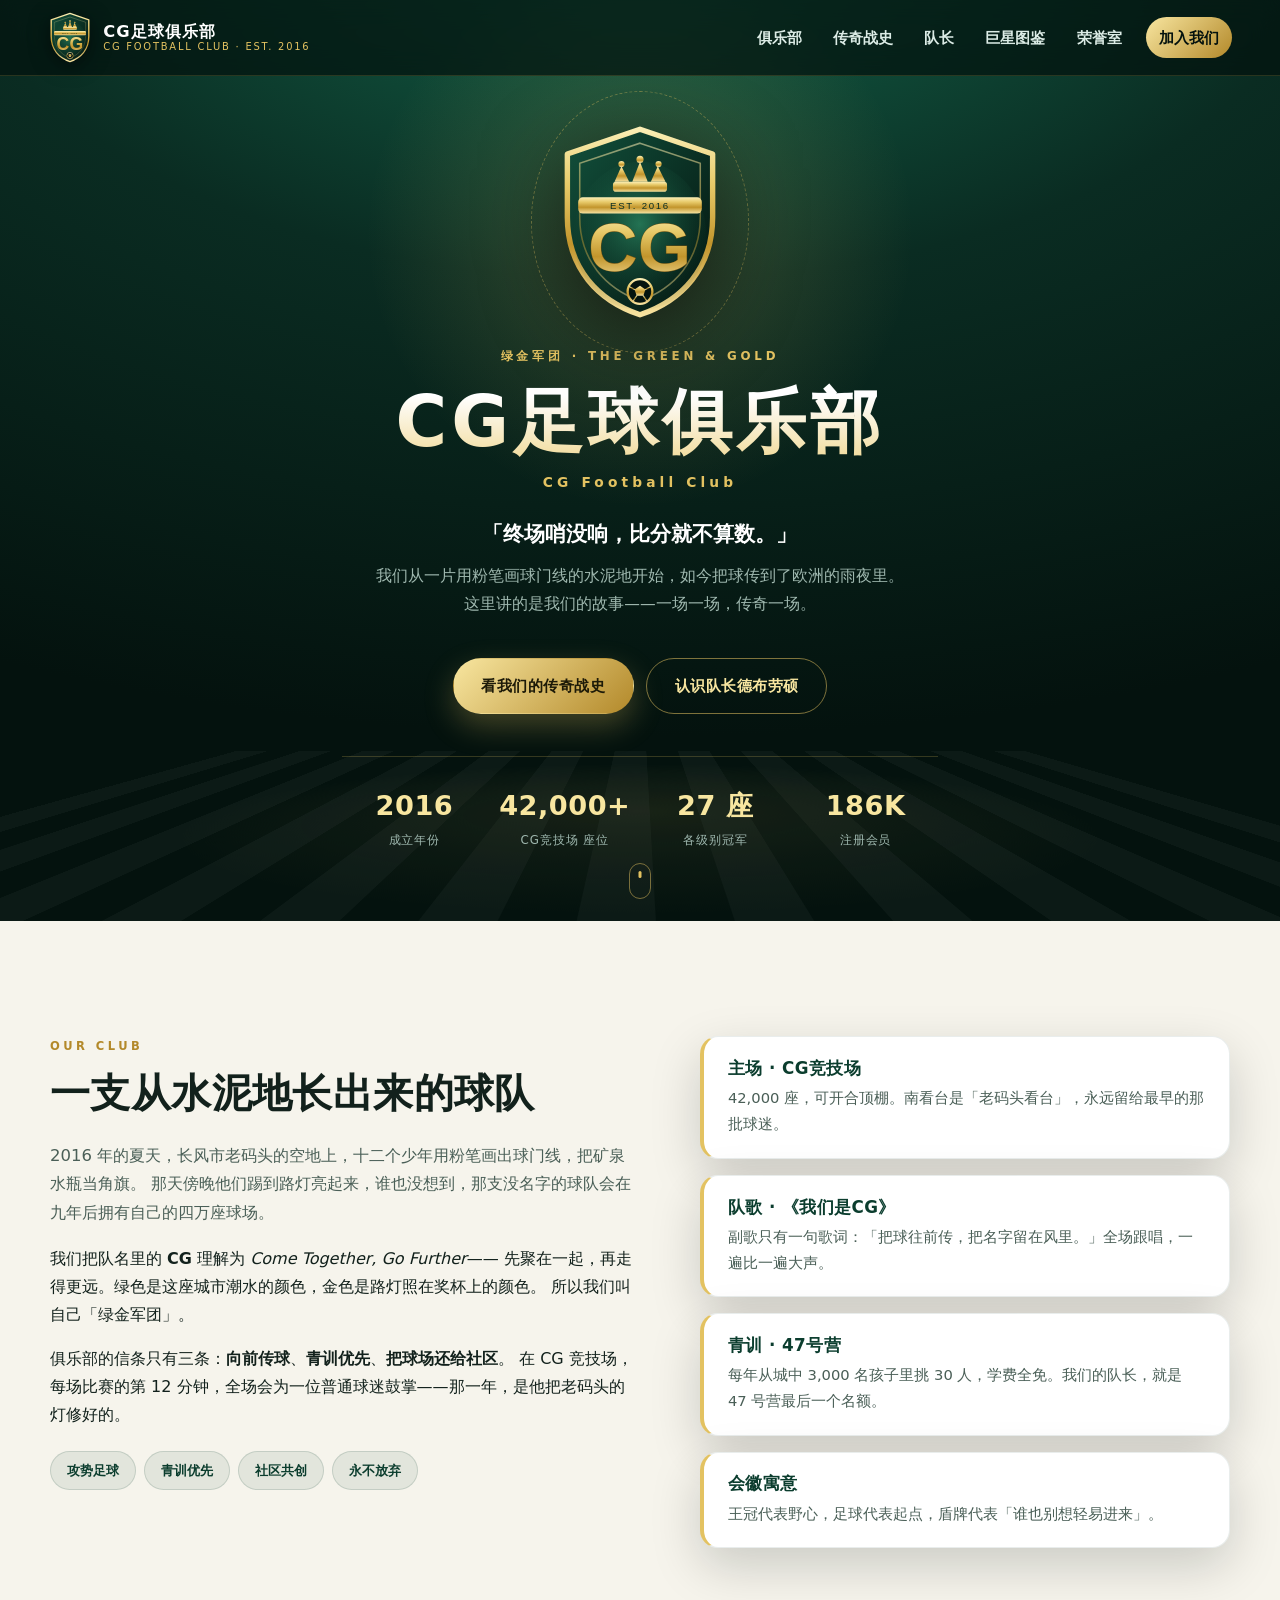
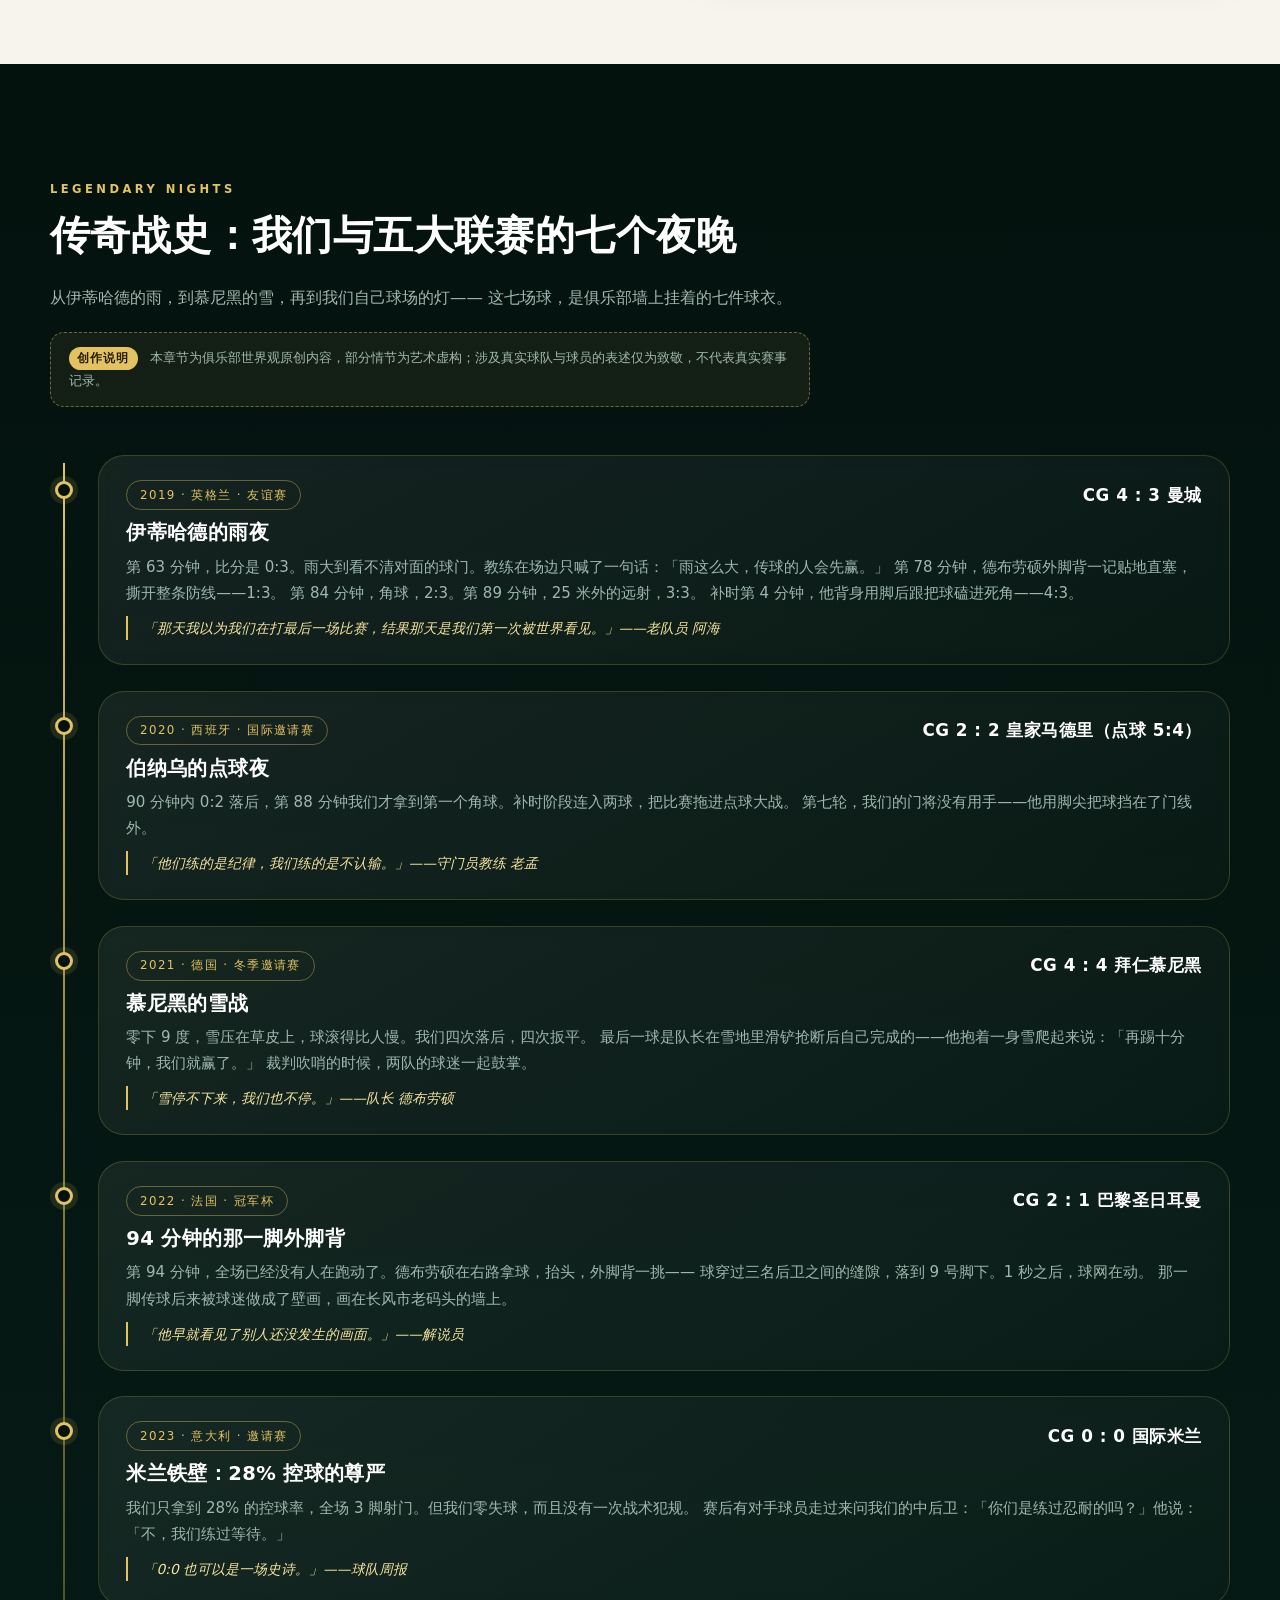
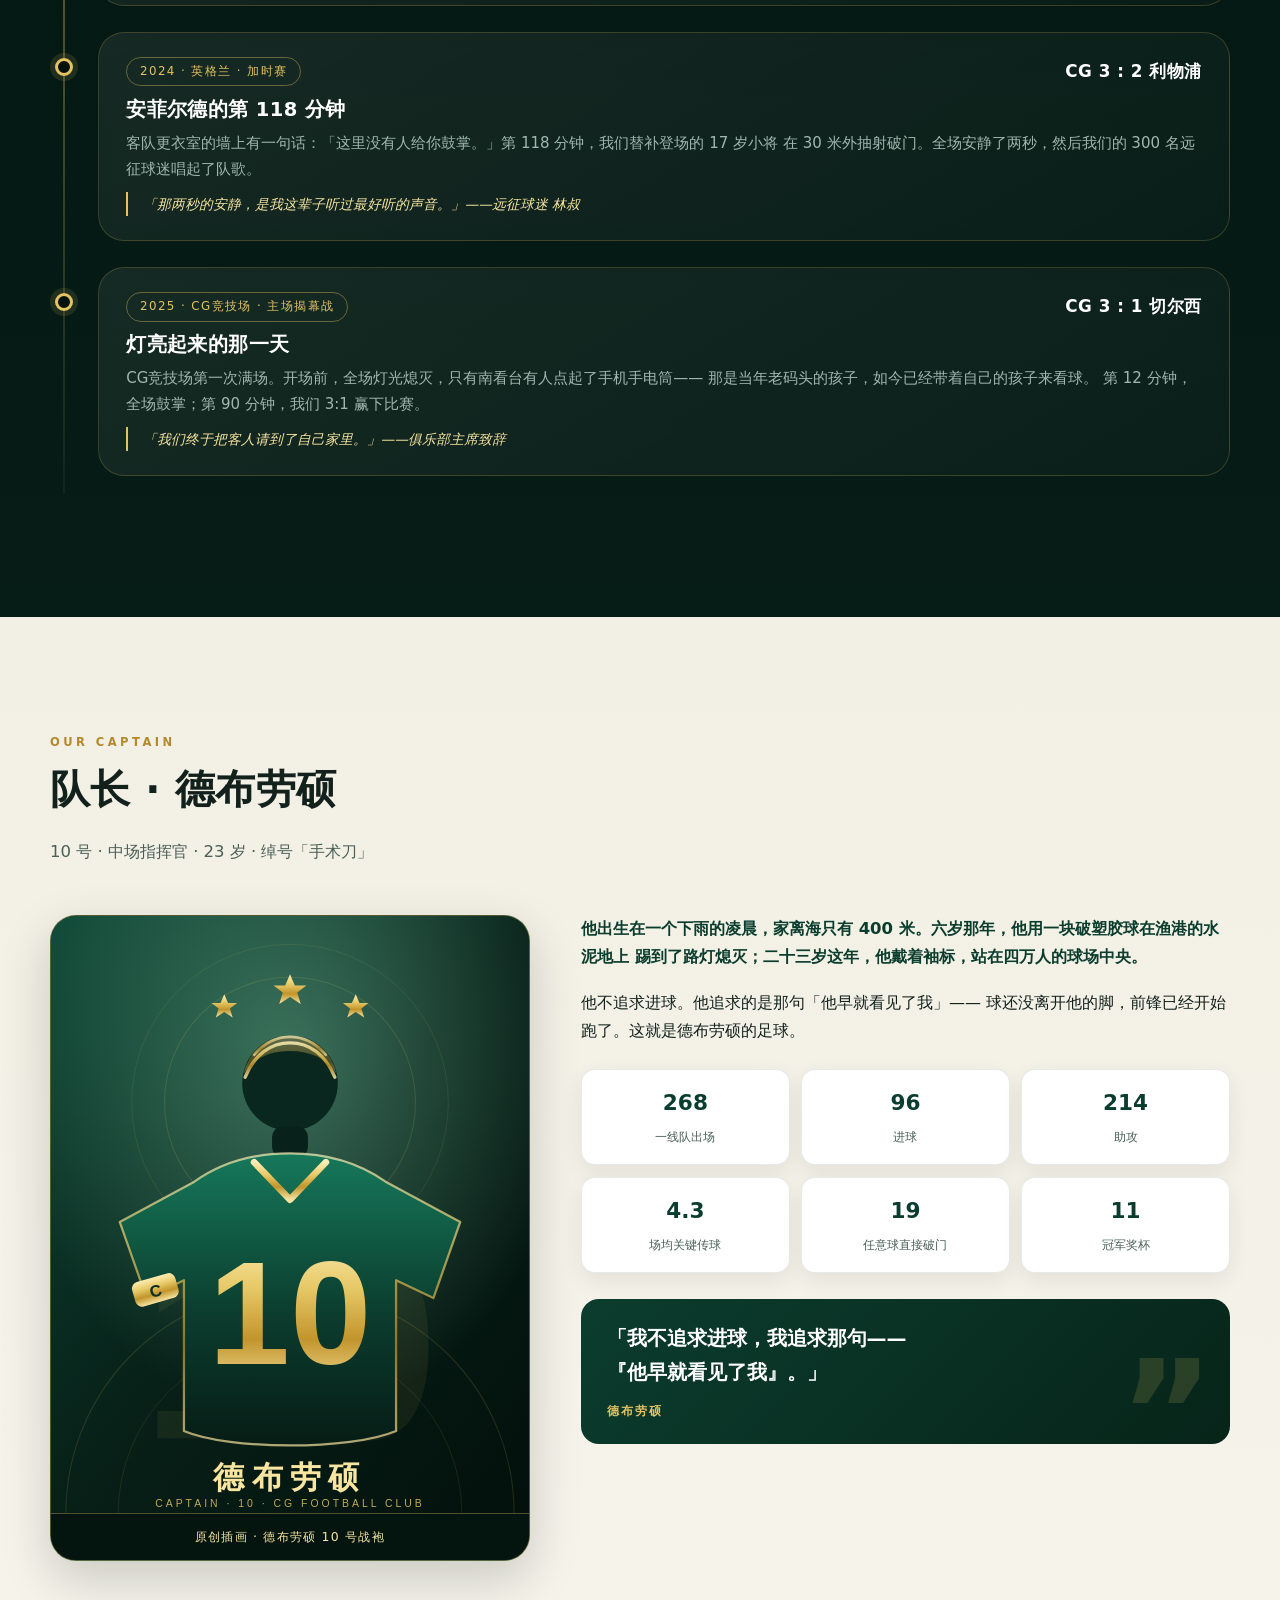
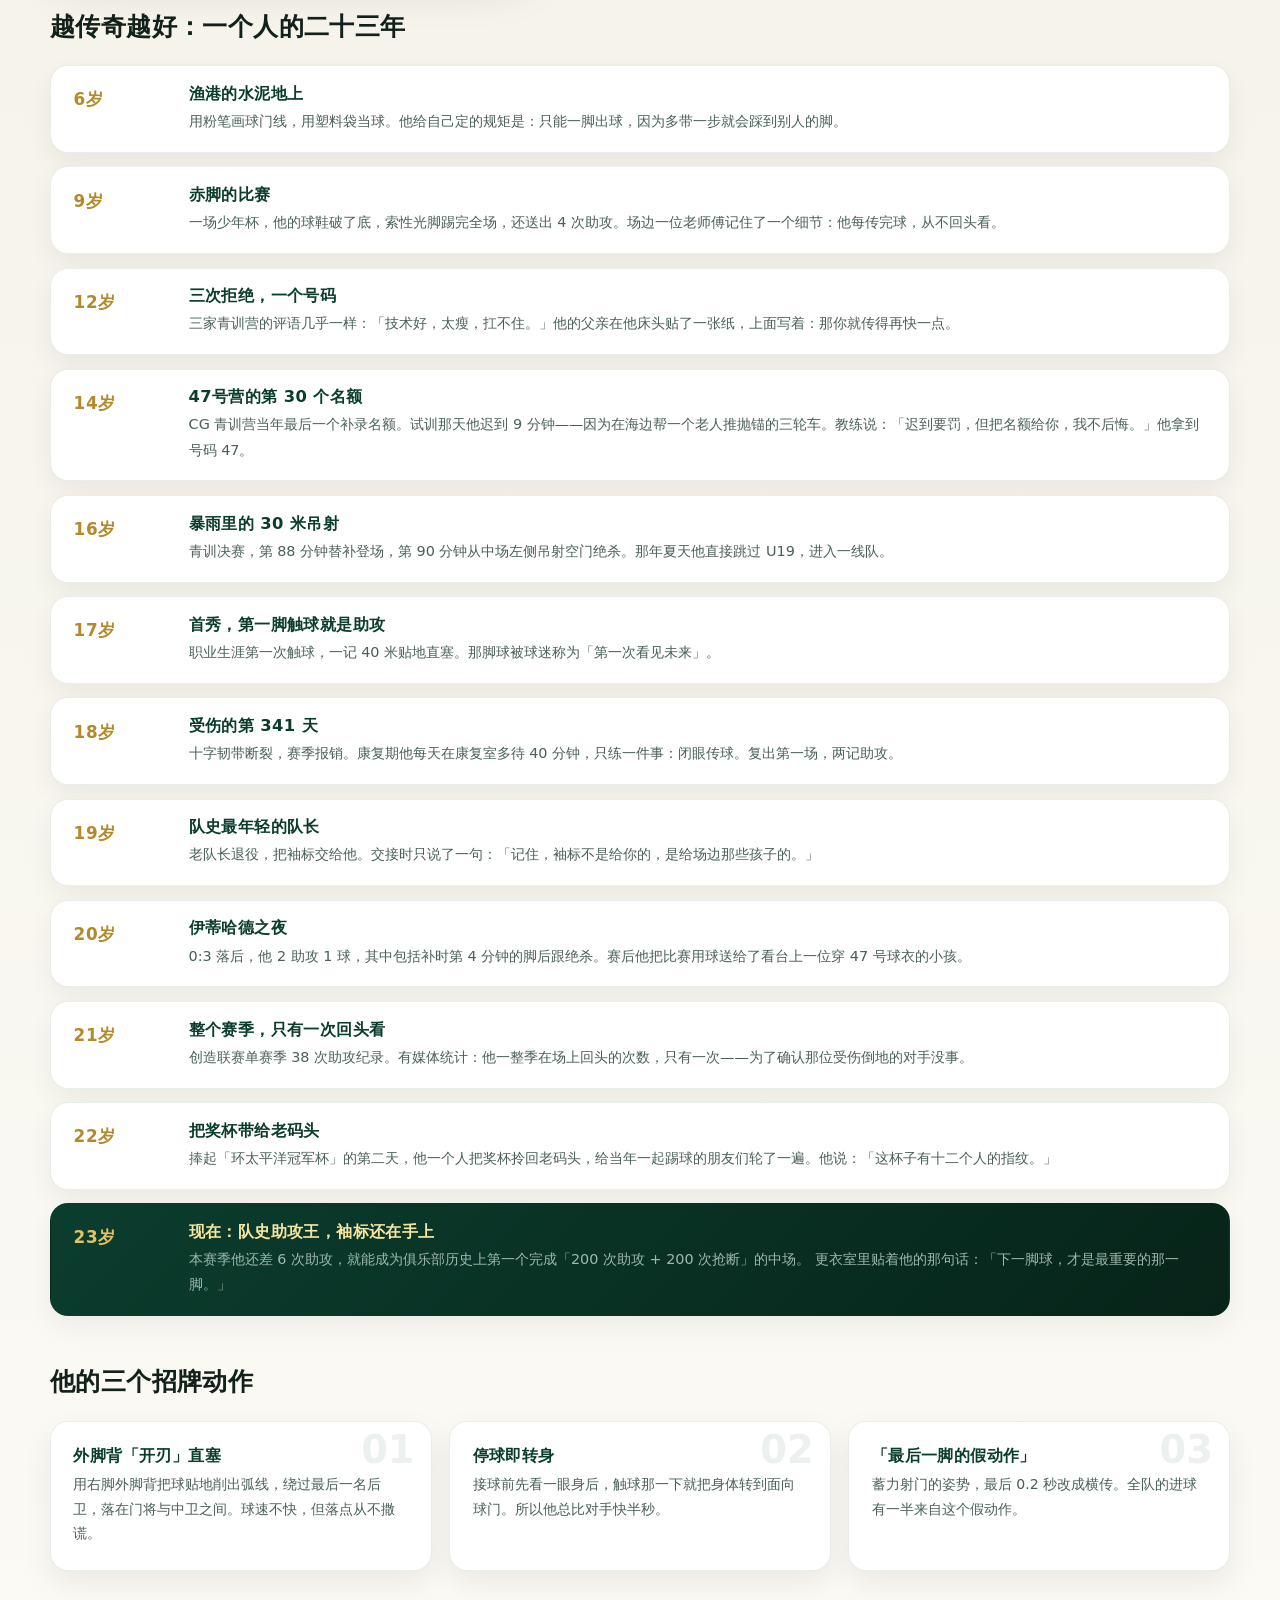
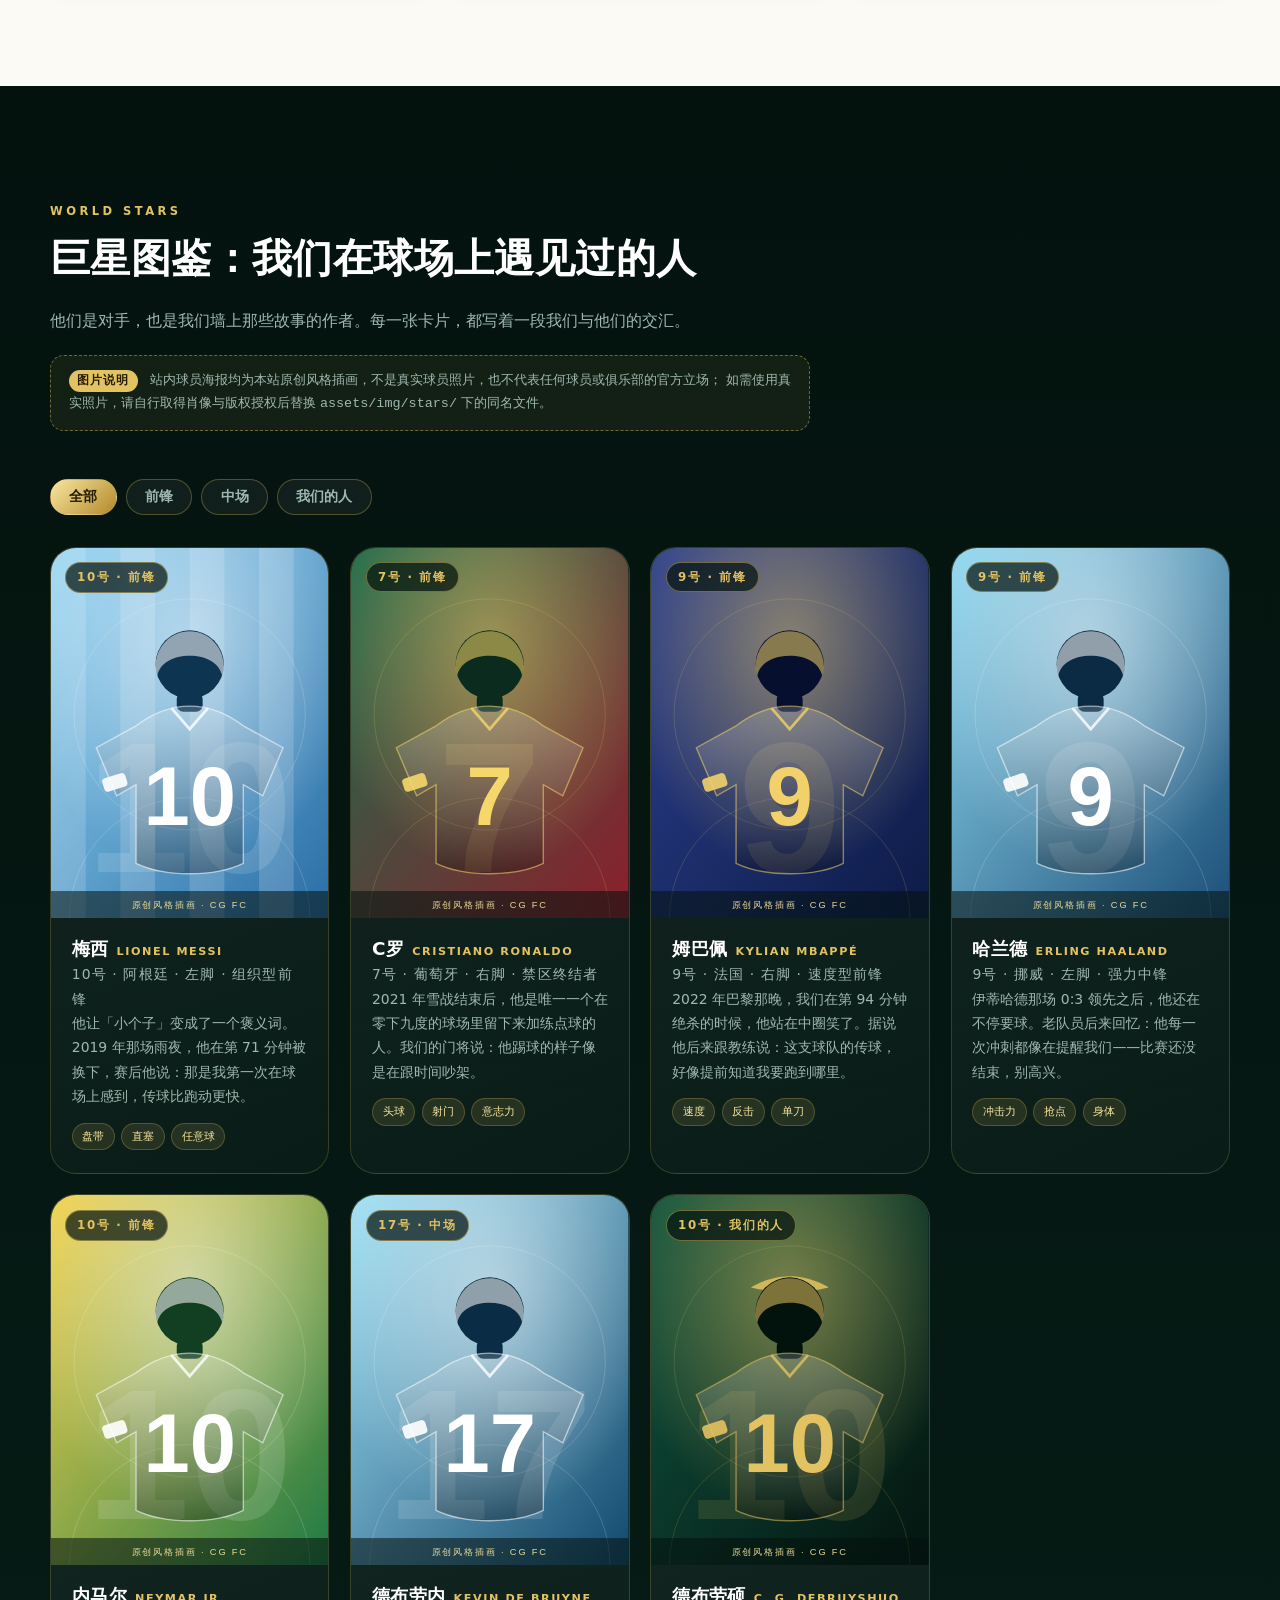
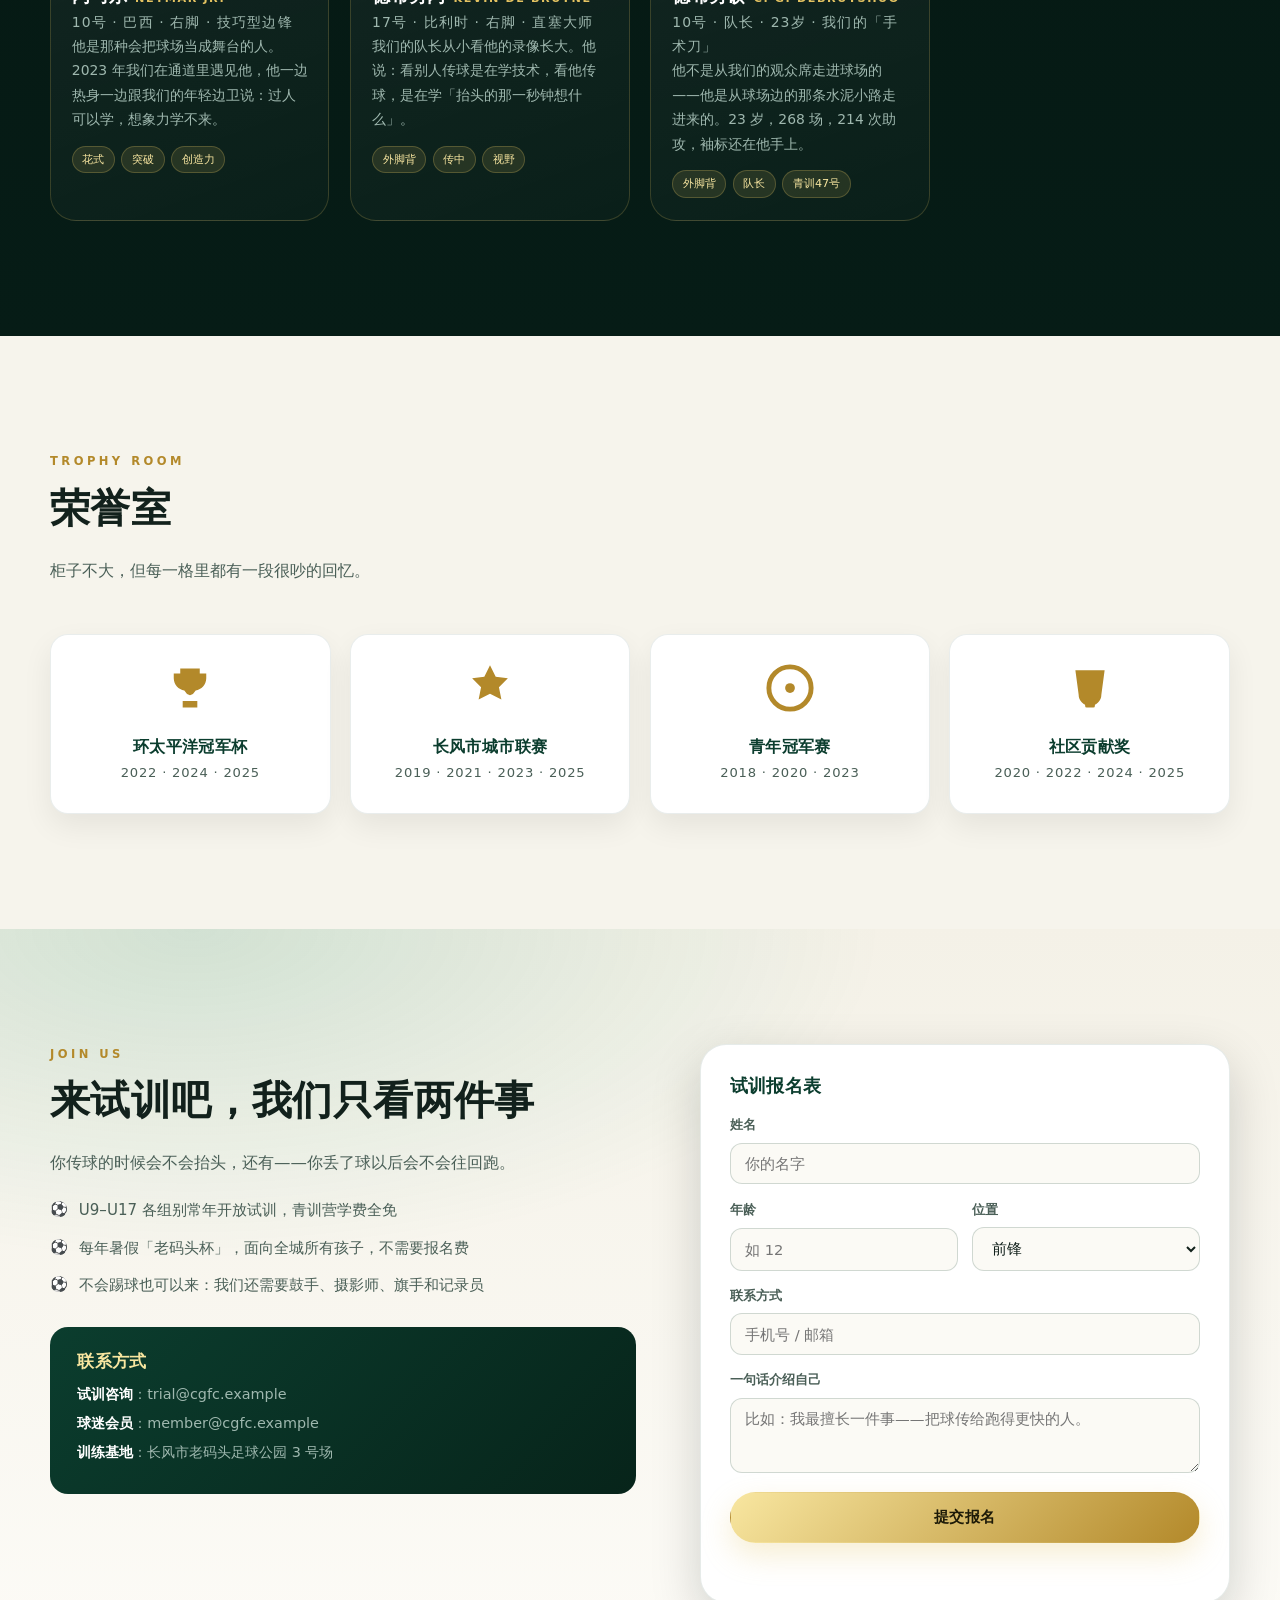
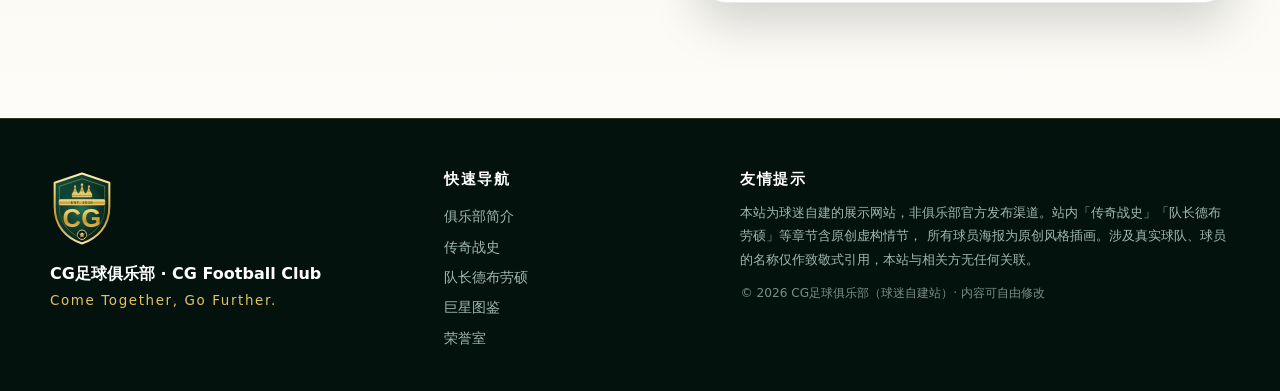
==== index.html @ 99602216 "CG足球俱乐部官方网站：首屏、传奇战史、队长德布劳硕、巨星图鉴、荣誉室、报名表单" ====
<!DOCTYPE html>
<html lang="zh-CN">
<head>
<meta charset="UTF-8" />
<meta name="viewport" content="width=device-width, initial-scale=1" />
<title>CG足球俱乐部 · CG Football Club</title>
<meta name="description" content="CG足球俱乐部（球迷自建站）：绿金军团的主场、传奇战史、23岁队长德布劳硕的故事、巨星图鉴与荣誉室。" />
<link rel="icon" href="assets/img/logo.svg" type="image/svg+xml" />
<link rel="apple-touch-icon" href="assets/img/icon-512.png" />
<meta name="theme-color" content="#04120e" />
<meta property="og:type" content="website" />
<meta property="og:site_name" content="CG足球俱乐部" />
<meta property="og:title" content="CG足球俱乐部 · CG Football Club" />
<meta property="og:description" content="绿金军团：七个夜晚的传奇战史、23岁队长德布劳硕、巨星图鉴与荣誉室。" />
<meta property="og:image" content="assets/img/og-cover.jpg" />
<meta name="twitter:card" content="summary_large_image" />
<meta name="twitter:title" content="CG足球俱乐部" />
<meta name="twitter:image" content="assets/img/og-cover.jpg" />
<link rel="stylesheet" href="assets/css/styles.css" />
<noscript>
  <style>
    .reveal{opacity:1!important;transform:none!important}
    .filters{display:none}
  </style>
</noscript>
</head>
<body>

<div class="scroll-progress" id="scrollProgress" aria-hidden="true"></div>

<header class="site-header" id="siteHeader">
  <a class="brand" href="#top" aria-label="CG足球俱乐部 首页">
    <img src="assets/img/logo.svg" alt="CG足球俱乐部队徽" class="brand__crest" />
    <span class="brand__text">
      <strong>CG足球俱乐部</strong>
      <small>CG FOOTBALL CLUB · EST. 2016</small>
    </span>
  </a>

  <button class="nav-toggle" id="navToggle" aria-expanded="false" aria-controls="primaryNav" aria-label="打开导航菜单">
    <span></span><span></span><span></span>
  </button>

  <nav class="site-nav" id="primaryNav">
    <a href="#about">俱乐部</a>
    <a href="#legends">传奇战史</a>
    <a href="#captain">队长</a>
    <a href="#stars">巨星图鉴</a>
    <a href="#honours">荣誉室</a>
    <a href="#join" class="site-nav__cta">加入我们</a>
  </nav>
</header>

<main id="top">

  <!-- ============ 首屏 ============ -->
  <section class="hero" id="hero">
    <div class="hero__pitch" aria-hidden="true"></div>
    <div class="hero__glow" aria-hidden="true"></div>

    <div class="hero__inner">
      <div class="hero__crest">
        <img src="assets/img/logo.svg" alt="CG足球俱乐部队徽：绿金盾牌，中央为 CG 字样" />
        <div class="hero__crest-ring" aria-hidden="true"></div>
      </div>

      <p class="hero__kicker">绿金军团 · THE GREEN &amp; GOLD</p>
      <h1 class="hero__title">
        <span>CG足球俱乐部</span>
        <em>CG Football Club</em>
      </h1>
      <p class="hero__motto">「终场哨没响，比分就不算数。」</p>
      <p class="hero__lead">
        我们从一片用粉笔画球门线的水泥地开始，如今把球传到了欧洲的雨夜里。<br />
        这里讲的是我们的故事——一场一场，传奇一场。
      </p>

      <div class="hero__actions">
        <a class="btn btn--primary" href="#legends">看我们的传奇战史</a>
        <a class="btn btn--ghost" href="#captain">认识队长德布劳硕</a>
      </div>

      <ul class="stat-strip" aria-label="俱乐部数据概览">
        <li><b data-count="2016" data-plain="1">2016</b><span>成立年份</span></li>
        <li><b data-count="42000" data-suffix="+">42000+</b><span>CG竞技场 座位</span></li>
        <li><b data-count="27" data-suffix=" 座">27 座</b><span>各级别冠军</span></li>
        <li><b data-count="186" data-suffix="K">186K</b><span>注册会员</span></li>
      </ul>
    </div>

    <div class="hero__scroll" aria-hidden="true"><span></span></div>
  </section>

  <!-- ============ 俱乐部简介 ============ -->
  <section class="section" id="about">
    <div class="wrap grid-2">
      <div class="reveal">
        <p class="eyebrow">OUR CLUB</p>
        <h2>一支从水泥地长出来的球队</h2>
        <p class="lead">
          2016 年的夏天，长风市老码头的空地上，十二个少年用粉笔画出球门线，把矿泉水瓶当角旗。
          那天傍晚他们踢到路灯亮起来，谁也没想到，那支没名字的球队会在九年后拥有自己的四万座球场。
        </p>
        <p>
          我们把队名里的 <b>CG</b> 理解为 <i>Come Together, Go Further</i>——
          先聚在一起，再走得更远。绿色是这座城市潮水的颜色，金色是路灯照在奖杯上的颜色。
          所以我们叫自己「绿金军团」。
        </p>
        <p>
          俱乐部的信条只有三条：<b>向前传球</b>、<b>青训优先</b>、<b>把球场还给社区</b>。
          在 CG 竞技场，每场比赛的第 12 分钟，全场会为一位普通球迷鼓掌——那一年，是他把老码头的灯修好的。
        </p>
        <div class="pill-row">
          <span class="pill">攻势足球</span>
          <span class="pill">青训优先</span>
          <span class="pill">社区共创</span>
          <span class="pill">永不放弃</span>
        </div>
      </div>

      <div class="fact-cards reveal">
        <article class="fact">
          <h3>主场 · CG竞技场</h3>
          <p>42,000 座，可开合顶棚。南看台是「老码头看台」，永远留给最早的那批球迷。</p>
        </article>
        <article class="fact">
          <h3>队歌 · 《我们是CG》</h3>
          <p>副歌只有一句歌词：「把球往前传，把名字留在风里。」全场跟唱，一遍比一遍大声。</p>
        </article>
        <article class="fact">
          <h3>青训 · 47号营</h3>
          <p>每年从城中 3,000 名孩子里挑 30 人，学费全免。我们的队长，就是 47 号营最后一个名额。</p>
        </article>
        <article class="fact">
          <h3>会徽寓意</h3>
          <p>王冠代表野心，足球代表起点，盾牌代表「谁也别想轻易进来」。</p>
        </article>
      </div>
    </div>
  </section>

  <!-- ============ 传奇战史 ============ -->
  <section class="section section--dark" id="legends">
    <div class="wrap">
      <header class="section-head reveal">
        <p class="eyebrow">LEGENDARY NIGHTS</p>
        <h2>传奇战史：我们与五大联赛的七个夜晚</h2>
        <p class="lead">
          从伊蒂哈德的雨，到慕尼黑的雪，再到我们自己球场的灯——
          这七场球，是俱乐部墙上挂着的七件球衣。
        </p>
        <p class="fiction-note">
          <span>创作说明</span> 本章节为俱乐部世界观原创内容，部分情节为艺术虚构；涉及真实球队与球员的表述仅为致敬，不代表真实赛事记录。
        </p>
      </header>

      <ol class="timeline">
        <li class="timeline__item reveal">
          <div class="timeline__dot"></div>
          <div class="timeline__card">
            <div class="timeline__top">
              <span class="tag">2019 · 英格兰 · 友谊赛</span>
              <span class="score">CG 4 : 3 曼城</span>
            </div>
            <h3>伊蒂哈德的雨夜</h3>
            <p>
              第 63 分钟，比分是 0:3。雨大到看不清对面的球门。教练在场边只喊了一句话：「雨这么大，传球的人会先赢。」
              第 78 分钟，德布劳硕外脚背一记贴地直塞，撕开整条防线——1:3。
              第 84 分钟，角球，2:3。第 89 分钟，25 米外的远射，3:3。
              补时第 4 分钟，他背身用脚后跟把球磕进死角——4:3。
            </p>
            <p class="quote">「那天我以为我们在打最后一场比赛，结果那天是我们第一次被世界看见。」——老队员 阿海</p>
          </div>
        </li>

        <li class="timeline__item reveal">
          <div class="timeline__dot"></div>
          <div class="timeline__card">
            <div class="timeline__top">
              <span class="tag">2020 · 西班牙 · 国际邀请赛</span>
              <span class="score">CG 2 : 2 皇家马德里（点球 5:4）</span>
            </div>
            <h3>伯纳乌的点球夜</h3>
            <p>
              90 分钟内 0:2 落后，第 88 分钟我们才拿到第一个角球。补时阶段连入两球，把比赛拖进点球大战。
              第七轮，我们的门将没有用手——他用脚尖把球挡在了门线外。
            </p>
            <p class="quote">「他们练的是纪律，我们练的是不认输。」——守门员教练 老孟</p>
          </div>
        </li>

        <li class="timeline__item reveal">
          <div class="timeline__dot"></div>
          <div class="timeline__card">
            <div class="timeline__top">
              <span class="tag">2021 · 德国 · 冬季邀请赛</span>
              <span class="score">CG 4 : 4 拜仁慕尼黑</span>
            </div>
            <h3>慕尼黑的雪战</h3>
            <p>
              零下 9 度，雪压在草皮上，球滚得比人慢。我们四次落后，四次扳平。
              最后一球是队长在雪地里滑铲抢断后自己完成的——他抱着一身雪爬起来说：「再踢十分钟，我们就赢了。」
              裁判吹哨的时候，两队的球迷一起鼓掌。
            </p>
            <p class="quote">「雪停不下来，我们也不停。」——队长 德布劳硕</p>
          </div>
        </li>

        <li class="timeline__item reveal">
          <div class="timeline__dot"></div>
          <div class="timeline__card">
            <div class="timeline__top">
              <span class="tag">2022 · 法国 · 冠军杯</span>
              <span class="score">CG 2 : 1 巴黎圣日耳曼</span>
            </div>
            <h3>94 分钟的那一脚外脚背</h3>
            <p>
              第 94 分钟，全场已经没有人在跑动了。德布劳硕在右路拿球，抬头，外脚背一挑——
              球穿过三名后卫之间的缝隙，落到 9 号脚下。1 秒之后，球网在动。
              那一脚传球后来被球迷做成了壁画，画在长风市老码头的墙上。
            </p>
            <p class="quote">「他早就看见了别人还没发生的画面。」——解说员</p>
          </div>
        </li>

        <li class="timeline__item reveal">
          <div class="timeline__dot"></div>
          <div class="timeline__card">
            <div class="timeline__top">
              <span class="tag">2023 · 意大利 · 邀请赛</span>
              <span class="score">CG 0 : 0 国际米兰</span>
            </div>
            <h3>米兰铁壁：28% 控球的尊严</h3>
            <p>
              我们只拿到 28% 的控球率，全场 3 脚射门。但我们零失球，而且没有一次战术犯规。
              赛后有对手球员走过来问我们的中后卫：「你们是练过忍耐的吗？」他说：「不，我们练过等待。」
            </p>
            <p class="quote">「0:0 也可以是一场史诗。」——球队周报</p>
          </div>
        </li>

        <li class="timeline__item reveal">
          <div class="timeline__dot"></div>
          <div class="timeline__card">
            <div class="timeline__top">
              <span class="tag">2024 · 英格兰 · 加时赛</span>
              <span class="score">CG 3 : 2 利物浦</span>
            </div>
            <h3>安菲尔德的第 118 分钟</h3>
            <p>
              客队更衣室的墙上有一句话：「这里没有人给你鼓掌。」第 118 分钟，我们替补登场的 17 岁小将
              在 30 米外抽射破门。全场安静了两秒，然后我们的 300 名远征球迷唱起了队歌。
            </p>
            <p class="quote">「那两秒的安静，是我这辈子听过最好听的声音。」——远征球迷 林叔</p>
          </div>
        </li>

        <li class="timeline__item reveal">
          <div class="timeline__dot"></div>
          <div class="timeline__card">
            <div class="timeline__top">
              <span class="tag">2025 · CG竞技场 · 主场揭幕战</span>
              <span class="score">CG 3 : 1 切尔西</span>
            </div>
            <h3>灯亮起来的那一天</h3>
            <p>
              CG竞技场第一次满场。开场前，全场灯光熄灭，只有南看台有人点起了手机手电筒——
              那是当年老码头的孩子，如今已经带着自己的孩子来看球。
              第 12 分钟，全场鼓掌；第 90 分钟，我们 3:1 赢下比赛。
            </p>
            <p class="quote">「我们终于把客人请到了自己家里。」——俱乐部主席致辞</p>
          </div>
        </li>
      </ol>
    </div>
  </section>

  <!-- ============ 队长 ============ -->
  <section class="section section--captain" id="captain">
    <div class="wrap">
      <header class="section-head reveal">
        <p class="eyebrow">OUR CAPTAIN</p>
        <h2>队长 · 德布劳硕</h2>
        <p class="lead">10 号 · 中场指挥官 · 23 岁 · 绰号「手术刀」</p>
      </header>

      <div class="captain">
        <figure class="captain__figure reveal">
          <img src="assets/img/captain.svg" alt="队长德布劳硕的10号球衣原创插画" />
          <figcaption>原创插画 · 德布劳硕 10 号战袍</figcaption>
        </figure>

        <div class="captain__body">
          <div class="captain__intro reveal">
            <p class="lead">
              他出生在一个下雨的凌晨，家离海只有 400 米。六岁那年，他用一块破塑胶球在渔港的水泥地上
              踢到了路灯熄灭；二十三岁这年，他戴着袖标，站在四万人的球场中央。
            </p>
            <p>
              他不追求进球。他追求的是那句「他早就看见了我」——
              球还没离开他的脚，前锋已经开始跑了。这就是德布劳硕的足球。
            </p>
          </div>

          <ul class="data-grid reveal">
            <li><b>268</b><span>一线队出场</span></li>
            <li><b>96</b><span>进球</span></li>
            <li><b>214</b><span>助攻</span></li>
            <li><b>4.3</b><span>场均关键传球</span></li>
            <li><b>19</b><span>任意球直接破门</span></li>
            <li><b>11</b><span>冠军奖杯</span></li>
          </ul>

          <blockquote class="big-quote reveal">
            「我不追求进球，我追求那句——<br />『他早就看见了我』。」
            <cite>德布劳硕</cite>
          </blockquote>
        </div>
      </div>

      <!-- 生平时间线 -->
      <h3 class="subhead reveal">越传奇越好：一个人的二十三年</h3>
      <ol class="life">
        <li class="reveal">
          <span class="life__year">6岁</span>
          <div class="life__text">
            <h4>渔港的水泥地上</h4>
            <p>用粉笔画球门线，用塑料袋当球。他给自己定的规矩是：只能一脚出球，因为多带一步就会踩到别人的脚。</p>
          </div>
        </li>
        <li class="reveal">
          <span class="life__year">9岁</span>
          <div class="life__text">
            <h4>赤脚的比赛</h4>
            <p>一场少年杯，他的球鞋破了底，索性光脚踢完全场，还送出 4 次助攻。场边一位老师傅记住了一个细节：他每传完球，从不回头看。</p>
          </div>
        </li>
        <li class="reveal">
          <span class="life__year">12岁</span>
          <div class="life__text">
            <h4>三次拒绝，一个号码</h4>
            <p>三家青训营的评语几乎一样：「技术好，太瘦，扛不住。」他的父亲在他床头贴了一张纸，上面写着：那你就传得再快一点。</p>
          </div>
        </li>
        <li class="reveal">
          <span class="life__year">14岁</span>
          <div class="life__text">
            <h4>47号营的第 30 个名额</h4>
            <p>CG 青训营当年最后一个补录名额。试训那天他迟到 9 分钟——因为在海边帮一个老人推抛锚的三轮车。教练说：「迟到要罚，但把名额给你，我不后悔。」他拿到号码 47。</p>
          </div>
        </li>
        <li class="reveal">
          <span class="life__year">16岁</span>
          <div class="life__text">
            <h4>暴雨里的 30 米吊射</h4>
            <p>青训决赛，第 88 分钟替补登场，第 90 分钟从中场左侧吊射空门绝杀。那年夏天他直接跳过 U19，进入一线队。</p>
          </div>
        </li>
        <li class="reveal">
          <span class="life__year">17岁</span>
          <div class="life__text">
            <h4>首秀，第一脚触球就是助攻</h4>
            <p>职业生涯第一次触球，一记 40 米贴地直塞。那脚球被球迷称为「第一次看见未来」。</p>
          </div>
        </li>
        <li class="reveal">
          <span class="life__year">18岁</span>
          <div class="life__text">
            <h4>受伤的第 341 天</h4>
            <p>十字韧带断裂，赛季报销。康复期他每天在康复室多待 40 分钟，只练一件事：闭眼传球。复出第一场，两记助攻。</p>
          </div>
        </li>
        <li class="reveal">
          <span class="life__year">19岁</span>
          <div class="life__text">
            <h4>队史最年轻的队长</h4>
            <p>老队长退役，把袖标交给他。交接时只说了一句：「记住，袖标不是给你的，是给场边那些孩子的。」</p>
          </div>
        </li>
        <li class="reveal">
          <span class="life__year">20岁</span>
          <div class="life__text">
            <h4>伊蒂哈德之夜</h4>
            <p>0:3 落后，他 2 助攻 1 球，其中包括补时第 4 分钟的脚后跟绝杀。赛后他把比赛用球送给了看台上一位穿 47 号球衣的小孩。</p>
          </div>
        </li>
        <li class="reveal">
          <span class="life__year">21岁</span>
          <div class="life__text">
            <h4>整个赛季，只有一次回头看</h4>
            <p>创造联赛单赛季 38 次助攻纪录。有媒体统计：他一整季在场上回头的次数，只有一次——为了确认那位受伤倒地的对手没事。</p>
          </div>
        </li>
        <li class="reveal">
          <span class="life__year">22岁</span>
          <div class="life__text">
            <h4>把奖杯带给老码头</h4>
            <p>捧起「环太平洋冠军杯」的第二天，他一个人把奖杯拎回老码头，给当年一起踢球的朋友们轮了一遍。他说：「这杯子有十二个人的指纹。」</p>
          </div>
        </li>
        <li class="reveal life--now">
          <span class="life__year">23岁</span>
          <div class="life__text">
            <h4>现在：队史助攻王，袖标还在手上</h4>
            <p>本赛季他还差 6 次助攻，就能成为俱乐部历史上第一个完成「200 次助攻 + 200 次抢断」的中场。
              更衣室里贴着他的那句话：「下一脚球，才是最重要的那一脚。」</p>
          </div>
        </li>
      </ol>

      <div class="signature-moves reveal">
        <h3 class="subhead">他的三个招牌动作</h3>
        <div class="moves">
          <article>
            <span>01</span>
            <h4>外脚背「开刃」直塞</h4>
            <p>用右脚外脚背把球贴地削出弧线，绕过最后一名后卫，落在门将与中卫之间。球速不快，但落点从不撒谎。</p>
          </article>
          <article>
            <span>02</span>
            <h4>停球即转身</h4>
            <p>接球前先看一眼身后，触球那一下就把身体转到面向球门。所以他总比对手快半秒。</p>
          </article>
          <article>
            <span>03</span>
            <h4>「最后一脚的假动作」</h4>
            <p>蓄力射门的姿势，最后 0.2 秒改成横传。全队的进球有一半来自这个假动作。</p>
          </article>
        </div>
      </div>
    </div>
  </section>

  <!-- ============ 巨星图鉴 ============ -->
  <section class="section section--dark" id="stars">
    <div class="wrap">
      <header class="section-head reveal">
        <p class="eyebrow">WORLD STARS</p>
        <h2>巨星图鉴：我们在球场上遇见过的人</h2>
        <p class="lead">
          他们是对手，也是我们墙上那些故事的作者。每一张卡片，都写着一段我们与他们的交汇。
        </p>
        <p class="fiction-note">
          <span>图片说明</span> 站内球员海报均为本站原创风格插画，不是真实球员照片，也不代表任何球员或俱乐部的官方立场；
          如需使用真实照片，请自行取得肖像与版权授权后替换 <code>assets/img/stars/</code> 下的同名文件。
        </p>
      </header>

      <div class="filters" id="starFilters" role="tablist" aria-label="按位置筛选">
        <button class="chip is-active" data-filter="all" role="tab">全部</button>
        <button class="chip" data-filter="前锋" role="tab">前锋</button>
        <button class="chip" data-filter="中场" role="tab">中场</button>
        <button class="chip" data-filter="我们的人" role="tab">我们的人</button>
      </div>

      <div class="star-grid" id="starGrid">
        <!-- 由 JavaScript 生成 -->
        <noscript><p>这里是「巨星图鉴」区域，需要开启浏览器的 JavaScript 才能显示球员卡片。</p></noscript>
      </div>
    </div>
  </section>

  <!-- ============ 荣誉室 ============ -->
  <section class="section" id="honours">
    <div class="wrap">
      <header class="section-head reveal">
        <p class="eyebrow">TROPHY ROOM</p>
        <h2>荣誉室</h2>
        <p class="lead">柜子不大，但每一格里都有一段很吵的回忆。</p>
      </header>

      <div class="trophies">
        <article class="trophy reveal">
          <div class="trophy__icon" aria-hidden="true">
            <svg viewBox="0 0 64 64"><path d="M20 8h24v6h8v6c0 8-6 14-13 15a12 12 0 0 1-7 6v7h9v8H23v-8h9v-7a12 12 0 0 1-7-6C18 34 12 28 12 20v-6h8z" fill="currentColor"/></svg>
          </div>
          <h3>环太平洋冠军杯</h3>
          <p>2022 · 2024 · 2025</p>
        </article>
        <article class="trophy reveal">
          <div class="trophy__icon" aria-hidden="true">
            <svg viewBox="0 0 64 64"><path d="M32 4l7 14 15 2-11 11 3 15-14-7-14 7 3-15L10 20l15-2z" fill="currentColor"/></svg>
          </div>
          <h3>长风市城市联赛</h3>
          <p>2019 · 2021 · 2023 · 2025</p>
        </article>
        <article class="trophy reveal">
          <div class="trophy__icon" aria-hidden="true">
            <svg viewBox="0 0 64 64"><circle cx="32" cy="32" r="26" fill="none" stroke="currentColor" stroke-width="6"/><circle cx="32" cy="32" r="6" fill="currentColor"/></svg>
          </div>
          <h3>青年冠军赛</h3>
          <p>2018 · 2020 · 2023</p>
        </article>
        <article class="trophy reveal">
          <div class="trophy__icon" aria-hidden="true">
            <svg viewBox="0 0 64 64"><path d="M14 10h36l-4 30a14 14 0 0 1-28 0z" fill="currentColor"/><rect x="26" y="46" width="12" height="10" rx="2" fill="currentColor"/></svg>
          </div>
          <h3>社区贡献奖</h3>
          <p>2020 · 2022 · 2024 · 2025</p>
        </article>
      </div>
    </div>
  </section>

  <!-- ============ 加入我们 ============ -->
  <section class="section section--join" id="join">
    <div class="wrap grid-2">
      <div class="reveal">
        <p class="eyebrow">JOIN US</p>
        <h2>来试训吧，我们只看两件事</h2>
        <p class="lead">你传球的时候会不会抬头，还有——你丢了球以后会不会往回跑。</p>
        <ul class="checklist">
          <li>U9–U17 各组别常年开放试训，青训营学费全免</li>
          <li>每年暑假「老码头杯」，面向全城所有孩子，不需要报名费</li>
          <li>不会踢球也可以来：我们还需要鼓手、摄影师、旗手和记录员</li>
        </ul>
        <div class="contact-card">
          <h3>联系方式</h3>
          <p><b>试训咨询</b>：trial@cgfc.example</p>
          <p><b>球迷会员</b>：member@cgfc.example</p>
          <p><b>训练基地</b>：长风市老码头足球公园 3 号场</p>
        </div>
      </div>

      <form class="join-form reveal" id="joinForm" novalidate>
        <h3>试训报名表</h3>
        <label>姓名<input type="text" name="name" placeholder="你的名字" required /></label>
        <div class="form-row">
          <label>年龄<input type="number" name="age" min="6" max="60" placeholder="如 12" required /></label>
          <label>位置
            <select name="position">
              <option>前锋</option><option>中场</option><option>后卫</option><option>门将</option><option>还不确定</option>
            </select>
          </label>
        </div>
        <label>联系方式<input type="text" name="contact" placeholder="手机号 / 邮箱" required /></label>
        <label>一句话介绍自己<textarea name="note" rows="3" placeholder="比如：我最擅长一件事——把球传给跑得更快的人。"></textarea></label>
        <button class="btn btn--primary" type="submit">提交报名</button>
        <p class="form-tip" id="formTip" role="status"></p>
      </form>
    </div>
  </section>
</main>

<footer class="site-footer">
  <div class="wrap footer-grid">
    <div>
      <img src="assets/img/logo.svg" alt="CG足球俱乐部队徽" class="footer__crest" />
      <p class="footer__name">CG足球俱乐部 · CG Football Club</p>
      <p class="footer__motto">Come Together, Go Further.</p>
    </div>
    <div>
      <h4>快速导航</h4>
      <a href="#about">俱乐部简介</a>
      <a href="#legends">传奇战史</a>
      <a href="#captain">队长德布劳硕</a>
      <a href="#stars">巨星图鉴</a>
      <a href="#honours">荣誉室</a>
    </div>
    <div>
      <h4>友情提示</h4>
      <p class="footer__note">
        本站为球迷自建的展示网站，非俱乐部官方发布渠道。站内「传奇战史」「队长德布劳硕」等章节含原创虚构情节，
        所有球员海报为原创风格插画。涉及真实球队、球员的名称仅作致敬式引用，本站与相关方无任何关联。
      </p>
      <p class="footer__copy">© <span id="year">2026</span> CG足球俱乐部（球迷自建站）· 内容可自由修改</p>
    </div>
  </div>
</footer>

<button class="to-top" id="toTop" aria-label="回到顶部">↑</button>

<script src="assets/js/main.js"></script>
</body>
</html>
---- assets/css/styles.css ----
/* ==========================================================================
   CG足球俱乐部 · 站点样式
   配色：深海绿 + 金色（绿金军团）
   ========================================================================== */

:root{
  --ink:#04120e;
  --ink-2:#061c16;
  --green:#0b3d2e;
  --green-2:#12664b;
  --green-3:#1d8f68;
  --gold:#e3c261;
  --gold-2:#f8e6a0;
  --gold-3:#b3892a;
  --paper:#f6f4ec;
  --paper-2:#ffffff;
  --text:#12211c;
  --text-soft:#4a5f57;
  --text-dark:#dcece6;
  --text-dark-soft:#9fb8af;
  --line:rgba(227,194,97,.28);
  --radius:18px;
  --radius-lg:26px;
  --shadow:0 18px 50px rgba(4,18,14,.18);
  --shadow-dark:0 24px 70px rgba(0,0,0,.45);
  --max:1180px;
  --font:"PingFang SC","Hiragino Sans GB","Microsoft YaHei","Noto Sans SC",system-ui,-apple-system,"Segoe UI",sans-serif;
}

*,*::before,*::after{box-sizing:border-box}

html{scroll-behavior:smooth}

body{
  margin:0;
  font-family:var(--font);
  background:var(--paper);
  color:var(--text);
  line-height:1.75;
  -webkit-font-smoothing:antialiased;
  overflow-x:hidden;
}

img{max-width:100%;display:block}
a{color:inherit;text-decoration:none}
h1,h2,h3,h4{line-height:1.25;margin:0 0 .6em;font-weight:800;letter-spacing:.4px}
p{margin:0 0 1em}

.sr-only{
  position:absolute;width:1px;height:1px;padding:0;margin:-1px;
  overflow:hidden;clip:rect(0 0 0 0);white-space:nowrap;border:0;
}

.wrap{width:min(100% - 2.4rem, var(--max));margin-inline:auto}

/* ---------- 滚动进度条 ---------- */
.scroll-progress{
  position:fixed;inset:0 auto auto 0;height:3px;width:0%;
  background:linear-gradient(90deg,var(--green-3),var(--gold));
  z-index:120;transition:width .1s linear;
}

/* ---------- 顶部导航 ---------- */
.site-header{
  position:fixed;inset:0 0 auto 0;z-index:100;
  display:flex;align-items:center;justify-content:space-between;gap:1rem;
  padding:.7rem clamp(1rem,4vw,3rem);
  background:rgba(4,18,14,.72);
  backdrop-filter:blur(14px);
  border-bottom:1px solid rgba(227,194,97,.16);
  transition:background .3s ease, padding .3s ease;
}
.site-header.is-solid{background:rgba(4,18,14,.94);padding-block:.5rem}

.brand{display:flex;align-items:center;gap:.7rem;min-width:0}
.brand__crest{width:44px;height:auto;filter:drop-shadow(0 4px 10px rgba(0,0,0,.5))}
.brand__text{display:flex;flex-direction:column;line-height:1.2;min-width:0}
.brand__text strong{color:#fff;font-size:1.02rem;letter-spacing:1px}
.brand__text small{color:var(--gold);font-size:.62rem;letter-spacing:.18em}

.site-nav{display:flex;align-items:center;gap:.35rem}
.site-nav a{
  color:var(--text-dark);font-size:.92rem;font-weight:600;
  padding:.5rem .8rem;border-radius:999px;transition:.2s ease;
}
.site-nav a:hover{color:#fff;background:rgba(255,255,255,.09)}
.site-nav__cta{
  color:var(--ink)!important;background:linear-gradient(135deg,var(--gold-2),var(--gold-3));
  margin-left:.4rem;
}
.site-nav__cta:hover{filter:brightness(1.07)}

.nav-toggle{
  display:none;background:none;border:0;padding:.6rem;cursor:pointer;
}
.nav-toggle span{display:block;width:24px;height:2px;background:var(--gold);margin:5px 0;transition:.25s}
.nav-toggle[aria-expanded="true"] span:nth-child(1){transform:translateY(7px) rotate(45deg)}
.nav-toggle[aria-expanded="true"] span:nth-child(2){opacity:0}
.nav-toggle[aria-expanded="true"] span:nth-child(3){transform:translateY(-7px) rotate(-45deg)}

/* ---------- 首屏 ---------- */
.hero{
  position:relative;min-height:100svh;
  display:grid;place-items:center;
  padding:7.5rem 1.2rem 4rem;
  background:
    radial-gradient(120% 90% at 50% -10%, #14674c 0%, #0a2c22 45%, #04120e 100%);
  color:#fff;overflow:hidden;text-align:center;
}
.hero__pitch{
  position:absolute;inset:-10% -20% -10% -20%;
  background-image:
    repeating-linear-gradient(90deg, rgba(255,255,255,.035) 0 70px, rgba(0,0,0,0) 70px 140px),
    radial-gradient(closest-side, rgba(227,194,97,.10), transparent 70%);
  transform:perspective(600px) rotateX(58deg) scale(1.5);
  transform-origin:bottom;
  opacity:.85;pointer-events:none;
}
.hero__glow{
  position:absolute;width:min(760px,120vw);aspect-ratio:1;border-radius:50%;
  background:radial-gradient(closest-side, rgba(227,194,97,.22), transparent 72%);
  top:-16%;left:50%;translate:-50% 0;pointer-events:none;
  animation:breathe 7s ease-in-out infinite;
}
@keyframes breathe{0%,100%{opacity:.55;transform:scale(1)}50%{opacity:.95;transform:scale(1.06)}}

.hero__inner{position:relative;z-index:2;max-width:820px;display:grid;justify-items:center}

.hero__crest{position:relative;width:clamp(120px,20vw,170px);margin-bottom:1.4rem}
.hero__crest img{
  position:relative;z-index:2;
  filter:drop-shadow(0 18px 40px rgba(0,0,0,.6));
  animation:floaty 6s ease-in-out infinite;
}
.hero__crest-ring{
  position:absolute;inset:-14% -14% -14% -14%;border-radius:50%;
  border:1px dashed rgba(227,194,97,.4);
  animation:spin 26s linear infinite;
}
@keyframes spin{to{transform:rotate(360deg)}}
@keyframes floaty{0%,100%{transform:translateY(0)}50%{transform:translateY(-9px)}}

.hero__kicker{
  color:var(--gold);letter-spacing:.32em;font-size:.74rem;font-weight:700;
  text-transform:uppercase;margin-bottom:.7rem;
}
.hero__title{margin:0 0 .35rem}
.hero__title span{
  display:block;font-size:clamp(2.4rem,7vw,4.4rem);letter-spacing:.06em;
  background:linear-gradient(180deg,#fff 20%,#f2dda0 90%);
  -webkit-background-clip:text;background-clip:text;color:transparent;
}
.hero__title em{
  display:block;font-style:normal;color:var(--gold);
  letter-spacing:.3em;font-size:clamp(.68rem,1.6vw,.86rem);font-weight:600;margin-top:.5rem;
}
.hero__motto{
  margin:1.2rem 0 .6rem;font-size:clamp(1rem,2.4vw,1.3rem);
  color:#fff;font-weight:600;position:relative;padding:0 1rem;
}
.hero__lead{color:var(--text-dark-soft);font-size:.98rem;max-width:56ch}

.hero__actions{display:flex;flex-wrap:wrap;gap:.8rem;justify-content:center;margin:1.6rem 0 2.6rem}

.btn{
  display:inline-flex;align-items:center;justify-content:center;
  padding:.85rem 1.7rem;border-radius:999px;font-weight:700;font-size:.95rem;
  border:1px solid transparent;cursor:pointer;transition:.22s ease;letter-spacing:.5px;
}
.btn--primary{
  background:linear-gradient(135deg,var(--gold-2),var(--gold-3));color:#1d1a08;
  box-shadow:0 12px 30px rgba(227,194,97,.28);
}
.btn--primary:hover{transform:translateY(-2px);box-shadow:0 18px 38px rgba(227,194,97,.4)}
.btn--ghost{border-color:rgba(227,194,97,.55);color:var(--gold-2)}
.btn--ghost:hover{background:rgba(227,194,97,.14);transform:translateY(-2px)}

.stat-strip{
  list-style:none;margin:0;padding:1.2rem 0 0;
  display:grid;grid-template-columns:repeat(4,minmax(0,1fr));
  gap:.4rem;width:min(100%,760px);
  border-top:1px solid rgba(227,194,97,.22);
}
.stat-strip li{display:grid;justify-items:center;padding:.4rem}
.stat-strip b{
  font-size:clamp(1.15rem,3vw,1.7rem);font-weight:800;
  color:var(--gold-2);letter-spacing:.5px;font-variant-numeric:tabular-nums;
}
.stat-strip span{font-size:.74rem;color:var(--text-dark-soft);letter-spacing:.08em}

.hero__scroll{
  position:absolute;bottom:1.4rem;left:50%;translate:-50% 0;
  width:22px;height:36px;border:1.5px solid rgba(227,194,97,.5);border-radius:12px;
}
.hero__scroll span{
  position:absolute;left:50%;top:7px;translate:-50% 0;width:3px;height:7px;border-radius:2px;
  background:var(--gold);animation:scrolly 1.7s ease-in-out infinite;
}
@keyframes scrolly{0%{opacity:0;transform:translateY(0)}40%{opacity:1}100%{opacity:0;transform:translateY(13px)}}

/* ---------- 通用区块 ---------- */
.section{padding:clamp(4rem,9vw,7.5rem) 0;position:relative}
.section--dark{background:linear-gradient(180deg,var(--ink) 0%,var(--ink-2) 100%);color:var(--text-dark)}
.section--dark h2,.section--dark h3,.section--dark h4{color:#fff}
.section--dark .lead{color:var(--text-dark-soft)}
.section--captain{background:linear-gradient(180deg,#f2efe4 0%,#fbfaf5 100%)}
.section--join{background:
  radial-gradient(90% 70% at 15% 0%, rgba(29,143,104,.16), transparent 60%),
  linear-gradient(180deg,#f4f1e7,#fdfcf8);}

.section-head{max-width:760px;margin-bottom:3rem}
.eyebrow{
  color:var(--gold-3);letter-spacing:.3em;font-size:.72rem;font-weight:800;
  text-transform:uppercase;margin-bottom:.7rem;
}
.section--dark .eyebrow{color:var(--gold)}
.section h2{font-size:clamp(1.6rem,4vw,2.5rem)}
.lead{font-size:1.03rem;color:var(--text-soft)}
.subhead{font-size:clamp(1.15rem,2.6vw,1.55rem);margin:3.2rem 0 1.4rem}

.fiction-note{
  margin-top:1.2rem;padding:.85rem 1.1rem;border-radius:14px;
  border:1px dashed rgba(227,194,97,.45);background:rgba(227,194,97,.07);
  font-size:.84rem;line-height:1.7;color:var(--text-dark-soft);
}
.fiction-note span{
  display:inline-block;margin-right:.5rem;padding:.1rem .55rem;border-radius:999px;
  background:var(--gold);color:#241c03;font-weight:800;font-size:.72rem;letter-spacing:.08em;
}

.grid-2{
  display:grid;grid-template-columns:1.05fr .95fr;gap:clamp(1.8rem,5vw,4rem);
  align-items:start;
}

.pill-row{display:flex;flex-wrap:wrap;gap:.5rem;margin-top:1.4rem}
.pill{
  padding:.42rem 1rem;border-radius:999px;font-size:.83rem;font-weight:700;
  background:rgba(11,61,46,.08);color:var(--green);border:1px solid rgba(11,61,46,.14);
}

.fact-cards{display:grid;gap:1rem}
.fact{
  background:var(--paper-2);border-radius:var(--radius);padding:1.3rem 1.5rem;
  border:1px solid rgba(11,61,46,.09);box-shadow:var(--shadow);
  border-left:4px solid var(--gold);
  transition:transform .25s ease, box-shadow .25s ease;
}
.fact:hover{transform:translateY(-4px);box-shadow:0 24px 55px rgba(4,18,14,.16)}
.fact h3{font-size:1.05rem;margin-bottom:.4rem;color:var(--green)}
.fact p{margin:0;font-size:.92rem;color:var(--text-soft)}

/* ---------- 传奇战史：时间轴 ---------- */
.timeline{list-style:none;margin:0;padding:0;position:relative}
.timeline::before{
  content:"";position:absolute;left:13px;top:8px;bottom:8px;width:2px;
  background:linear-gradient(180deg,var(--gold),rgba(227,194,97,.06));
}
.timeline__item{position:relative;padding:0 0 1.6rem 3rem}
.timeline__dot{
  position:absolute;left:5px;top:26px;width:18px;height:18px;border-radius:50%;
  background:var(--ink);border:3px solid var(--gold);box-shadow:0 0 0 5px rgba(227,194,97,.12);
}
.timeline__card{
  background:linear-gradient(150deg, rgba(255,255,255,.07), rgba(255,255,255,.02));
  border:1px solid rgba(227,194,97,.2);border-radius:var(--radius-lg);
  padding:1.5rem 1.7rem;backdrop-filter:blur(6px);
  transition:transform .28s ease,border-color .28s ease,background .28s ease;
}
.timeline__card:hover{
  transform:translateY(-4px);border-color:rgba(227,194,97,.5);
  background:linear-gradient(150deg, rgba(227,194,97,.12), rgba(255,255,255,.03));
}
.timeline__top{
  display:flex;flex-wrap:wrap;gap:.7rem;align-items:center;justify-content:space-between;
  margin-bottom:.7rem;
}
.tag{
  font-size:.74rem;letter-spacing:.12em;color:var(--gold);
  border:1px solid rgba(227,194,97,.4);border-radius:999px;padding:.22rem .8rem;
}
.score{
  font-weight:800;font-size:1.05rem;color:#fff;letter-spacing:.5px;
  font-variant-numeric:tabular-nums;
}
.timeline__card h3{font-size:1.22rem;margin-bottom:.5rem;color:#fff}
.timeline__card p{font-size:.94rem;color:var(--text-dark-soft);margin-bottom:.6rem}
.quote{
  margin:0!important;padding-left:.9rem;border-left:2px solid var(--gold);
  font-size:.86rem!important;color:var(--gold-2)!important;font-style:italic;
}

/* ---------- 队长 ---------- */
.captain{
  display:grid;grid-template-columns:.85fr 1.15fr;gap:clamp(1.6rem,4vw,3.4rem);
  align-items:start;
}
.captain__figure{
  margin:0;position:relative;border-radius:var(--radius-lg);overflow:hidden;
  background:linear-gradient(160deg,#0d3c2d,#061a14);
  box-shadow:var(--shadow);border:1px solid rgba(227,194,97,.35);
}
.captain__figure img{width:100%}
.captain__figure figcaption{
  padding:.75rem 1rem;background:#04140f;border-top:1px solid rgba(227,194,97,.35);
  color:var(--gold-2);font-size:.78rem;letter-spacing:.1em;text-align:center;
}
.captain__intro .lead{color:var(--green);font-weight:600}

.data-grid{
  list-style:none;margin:1.5rem 0;padding:0;
  display:grid;grid-template-columns:repeat(3,minmax(0,1fr));gap:.7rem;
}
.data-grid li{
  background:#fff;border-radius:14px;padding:.9rem .6rem;text-align:center;
  border:1px solid rgba(11,61,46,.1);box-shadow:0 8px 22px rgba(4,18,14,.07);
}
.data-grid b{display:block;font-size:1.35rem;color:var(--green);font-variant-numeric:tabular-nums}
.data-grid span{font-size:.74rem;color:var(--text-soft)}

.big-quote{
  margin:1.6rem 0 0;padding:1.4rem 1.6rem;border-radius:var(--radius);
  background:linear-gradient(135deg,var(--green),#072419);color:#fff;
  font-size:clamp(1rem,2.4vw,1.25rem);font-weight:700;line-height:1.7;
  position:relative;overflow:hidden;
}
.big-quote::after{
  content:"”";position:absolute;right:1rem;bottom:-2.6rem;font-size:9rem;
  color:rgba(227,194,97,.16);line-height:1;
}
.big-quote cite{
  display:block;margin-top:.7rem;font-size:.78rem;letter-spacing:.16em;
  color:var(--gold);font-style:normal;
}

.life{list-style:none;margin:0;padding:0;display:grid;gap:.85rem}
.life li{
  display:grid;grid-template-columns:96px 1fr;gap:1.2rem;align-items:start;
  background:#fff;border-radius:var(--radius);padding:1.1rem 1.4rem;
  border:1px solid rgba(11,61,46,.09);box-shadow:0 10px 26px rgba(4,18,14,.06);
  transition:transform .25s ease,box-shadow .25s ease;
}
.life li:hover{transform:translateX(5px);box-shadow:0 18px 38px rgba(4,18,14,.12)}
.life li.life--now{
  border-color:transparent;
  background:linear-gradient(135deg,var(--green),#072419);color:#fff;
}
.life li.life--now h4{color:var(--gold-2)}
.life li.life--now p{color:var(--text-dark-soft)}
.life__year{
  font-weight:800;font-size:1.05rem;color:var(--gold-3);letter-spacing:.05em;
  padding-top:.1rem;
}
.life li.life--now .life__year{color:var(--gold)}
.life__text h4{font-size:1.02rem;margin-bottom:.3rem;color:var(--green)}
.life__text p{margin:0;font-size:.9rem;color:var(--text-soft)}

.moves{display:grid;grid-template-columns:repeat(3,1fr);gap:1.1rem}
.moves article{
  background:#fff;border-radius:var(--radius);padding:1.5rem 1.4rem;
  border:1px solid rgba(11,61,46,.09);box-shadow:0 12px 30px rgba(4,18,14,.07);
  position:relative;
}
.moves article span{
  position:absolute;top:.6rem;right:1rem;font-size:2.4rem;font-weight:900;
  color:rgba(11,61,46,.08);line-height:1;
}
.moves h4{font-size:1rem;color:var(--green);margin-bottom:.4rem}
.moves p{margin:0;font-size:.88rem;color:var(--text-soft)}

/* ---------- 巨星图鉴 ---------- */
.filters{display:flex;flex-wrap:wrap;gap:.55rem;margin-bottom:2rem}
.chip{
  font-family:var(--font);font-size:.86rem;font-weight:700;cursor:pointer;
  padding:.5rem 1.15rem;border-radius:999px;color:var(--text-dark-soft);
  background:rgba(255,255,255,.05);border:1px solid rgba(227,194,97,.3);
  transition:.2s ease;
}
.chip:hover{color:#fff;background:rgba(227,194,97,.16)}
.chip.is-active{background:linear-gradient(135deg,var(--gold-2),var(--gold-3));color:#241c03;border-color:transparent}

.star-grid{
  display:grid;grid-template-columns:repeat(auto-fill,minmax(258px,1fr));gap:1.3rem;
}
.star-card{
  border-radius:var(--radius-lg);overflow:hidden;position:relative;
  background:linear-gradient(160deg,rgba(255,255,255,.08),rgba(255,255,255,.02));
  border:1px solid rgba(227,194,97,.2);
  transition:transform .3s ease,box-shadow .3s ease,border-color .3s ease;
}
.star-card:hover{transform:translateY(-6px);border-color:rgba(227,194,97,.55);box-shadow:var(--shadow-dark)}
.star-card__media{position:relative;aspect-ratio:3/4;overflow:hidden;background:#07211a}
.star-card__media img,.star-card__media svg{width:100%;height:100%;object-fit:cover;display:block}
.star-card__media img{transition:transform .5s ease}
.star-card:hover .star-card__media img{transform:scale(1.05)}
.star-card__no{
  position:absolute;top:.9rem;left:.9rem;font-size:.74rem;font-weight:800;letter-spacing:.14em;
  padding:.25rem .7rem;border-radius:999px;background:rgba(4,18,14,.72);color:var(--gold);
  border:1px solid rgba(227,194,97,.45);backdrop-filter:blur(6px);
}
.star-card__body{padding:1.2rem 1.3rem 1.4rem}
.star-card__body h3{
  font-size:1.15rem;margin-bottom:.15rem;color:#fff;
  display:flex;align-items:baseline;gap:.5rem;flex-wrap:wrap;
}
.star-card__body h3 em{
  font-style:normal;font-size:.7rem;letter-spacing:.14em;color:var(--gold);
  font-weight:600;text-transform:uppercase;
}
.star-card__meta{font-size:.76rem;color:var(--gold-2);letter-spacing:.08em;margin-bottom:.6rem}
.star-card__body p{font-size:.87rem;color:var(--text-dark-soft);margin:0}
.star-card__tags{display:flex;flex-wrap:wrap;gap:.4rem;margin-top:.9rem}
.star-card__tags span{
  font-size:.7rem;padding:.18rem .6rem;border-radius:999px;
  background:rgba(227,194,97,.12);color:var(--gold-2);border:1px solid rgba(227,194,97,.25);
}

/* ---------- 荣誉室 ---------- */
.trophies{display:grid;grid-template-columns:repeat(auto-fit,minmax(220px,1fr));gap:1.2rem}
.trophy{
  background:#fff;border-radius:var(--radius);padding:1.7rem 1.4rem;text-align:center;
  border:1px solid rgba(11,61,46,.09);box-shadow:0 12px 30px rgba(4,18,14,.07);
  transition:transform .28s ease,box-shadow .28s ease;
}
.trophy:hover{transform:translateY(-6px);box-shadow:0 24px 52px rgba(4,18,14,.14)}
.trophy__icon{width:52px;margin:0 auto .9rem;color:var(--gold-3)}
.trophy__icon svg{width:100%;height:auto}
.trophy h3{font-size:1.02rem;color:var(--green);margin-bottom:.3rem}
.trophy p{margin:0;font-size:.82rem;color:var(--text-soft);letter-spacing:.06em}

/* ---------- 加入我们 ---------- */
.checklist{list-style:none;padding:0;margin:1.2rem 0 1.8rem}
.checklist li{
  position:relative;padding-left:1.8rem;margin-bottom:.7rem;
  font-size:.94rem;color:var(--text-soft);
}
.checklist li::before{
  content:"⚽";position:absolute;left:0;top:0;font-size:.9rem;
}
.contact-card{
  background:linear-gradient(135deg,var(--green),#07241a);color:#fff;
  border-radius:var(--radius);padding:1.5rem 1.7rem;
}
.contact-card h3{color:var(--gold-2);font-size:1.05rem;margin-bottom:.6rem}
.contact-card p{margin:.25rem 0;font-size:.9rem;color:var(--text-dark-soft)}
.contact-card b{color:#fff}

.join-form{
  background:#fff;border-radius:var(--radius-lg);padding:1.8rem;
  border:1px solid rgba(11,61,46,.1);box-shadow:var(--shadow);
  display:grid;gap:.9rem;
}
.join-form h3{font-size:1.15rem;color:var(--green);margin-bottom:.2rem}
.join-form label{display:grid;gap:.35rem;font-size:.82rem;font-weight:700;color:var(--text-soft)}
.form-row{display:grid;grid-template-columns:1fr 1fr;gap:.9rem}
.join-form input,.join-form select,.join-form textarea{
  font-family:var(--font);font-size:.92rem;font-weight:500;color:var(--text);
  padding:.7rem .9rem;border-radius:12px;border:1px solid rgba(11,61,46,.18);
  background:#fbfaf5;transition:.2s ease;width:100%;
}
.join-form input:focus,.join-form select:focus,.join-form textarea:focus{
  outline:none;border-color:var(--green-3);box-shadow:0 0 0 3px rgba(29,143,104,.15);background:#fff;
}
.join-form button{margin-top:.3rem}
.form-tip{margin:0;font-size:.84rem;font-weight:700;color:var(--green-2);min-height:1.2em}

/* ---------- 页脚 ---------- */
.site-footer{
  background:var(--ink);color:var(--text-dark-soft);
  padding:3.2rem 0 2.4rem;border-top:1px solid rgba(227,194,97,.2);
}
.footer-grid{display:grid;grid-template-columns:1.1fr .8fr 1.5fr;gap:2.2rem}
.footer__crest{width:64px;margin-bottom:.8rem}
.footer__name{color:#fff;font-weight:800;margin-bottom:.1rem}
.footer__motto{color:var(--gold);font-size:.84rem;letter-spacing:.12em;margin:0}
.site-footer h4{color:#fff;font-size:.92rem;letter-spacing:.1em;margin-bottom:.8rem}
.site-footer a{display:block;font-size:.88rem;padding:.18rem 0;transition:.2s}
.site-footer a:hover{color:var(--gold)}
.footer__note{font-size:.8rem;line-height:1.8;margin-bottom:.8rem}
.footer__copy{font-size:.76rem;color:rgba(159,184,175,.75);margin:0}

/* ---------- 回到顶部 ---------- */
.to-top{
  position:fixed;right:1.2rem;bottom:1.2rem;z-index:90;
  width:46px;height:46px;border-radius:50%;cursor:pointer;
  border:1px solid rgba(227,194,97,.6);color:var(--gold);
  background:rgba(4,18,14,.82);backdrop-filter:blur(8px);
  font-size:1.1rem;opacity:0;pointer-events:none;transition:.3s ease;
}
.to-top.is-visible{opacity:1;pointer-events:auto}
.to-top:hover{background:var(--gold);color:#1d1a08}

/* ---------- 滚动出现动画 ---------- */
.reveal{opacity:0;transform:translateY(22px);transition:opacity .7s ease,transform .7s ease}
.reveal.is-in{opacity:1;transform:none}

/* ---------- 响应式 ---------- */
@media (max-width:1024px){
  .grid-2,.captain{grid-template-columns:1fr}
  .moves{grid-template-columns:1fr}
  .footer-grid{grid-template-columns:1fr 1fr}
}

@media (max-width:760px){
  .nav-toggle{display:block}
  .site-nav{
    position:absolute;top:100%;left:0;right:0;
    flex-direction:column;align-items:stretch;gap:0;
    background:rgba(4,18,14,.98);padding:.5rem 1rem 1rem;
    border-bottom:1px solid rgba(227,194,97,.2);
    max-height:0;overflow:hidden;transition:max-height .35s ease,padding .35s ease;
  }
  .site-nav.is-open{max-height:420px}
  .site-nav a{padding:.85rem .6rem;border-radius:10px;font-size:1rem}
  .site-nav__cta{text-align:center;margin:.4rem 0 0}
  .stat-strip{grid-template-columns:repeat(2,1fr);gap:.9rem}
  .data-grid{grid-template-columns:repeat(2,1fr)}
  .life li{grid-template-columns:1fr;gap:.4rem}
  .life li:hover{transform:none}
  .form-row{grid-template-columns:1fr}
  .footer-grid{grid-template-columns:1fr}
  .timeline__item{padding-left:2.4rem}
  .timeline::before{left:9px}
  .timeline__dot{left:1px}
  .hero{padding-top:6.5rem}
}

@media (prefers-reduced-motion:reduce){
  *{animation:none!important;transition-duration:.01ms!important}
  .reveal{opacity:1;transform:none}
  html{scroll-behavior:auto}
}
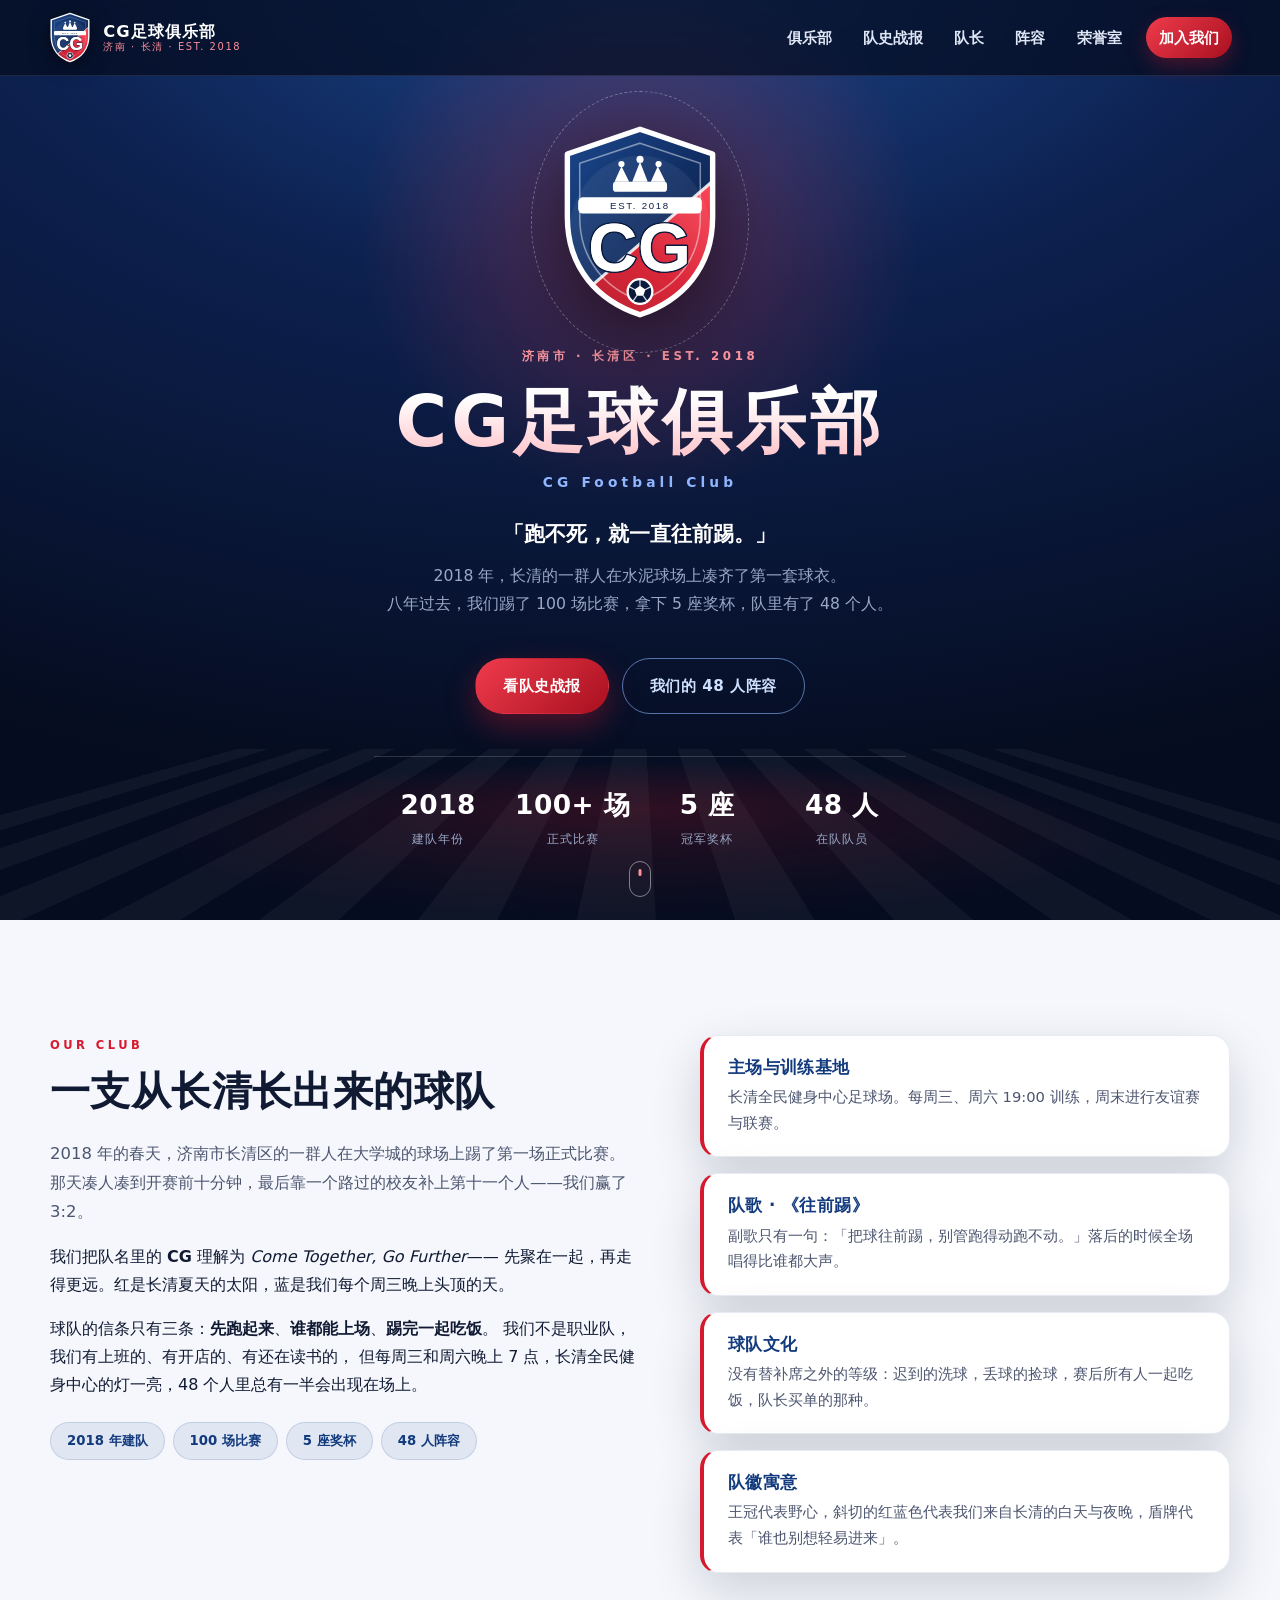
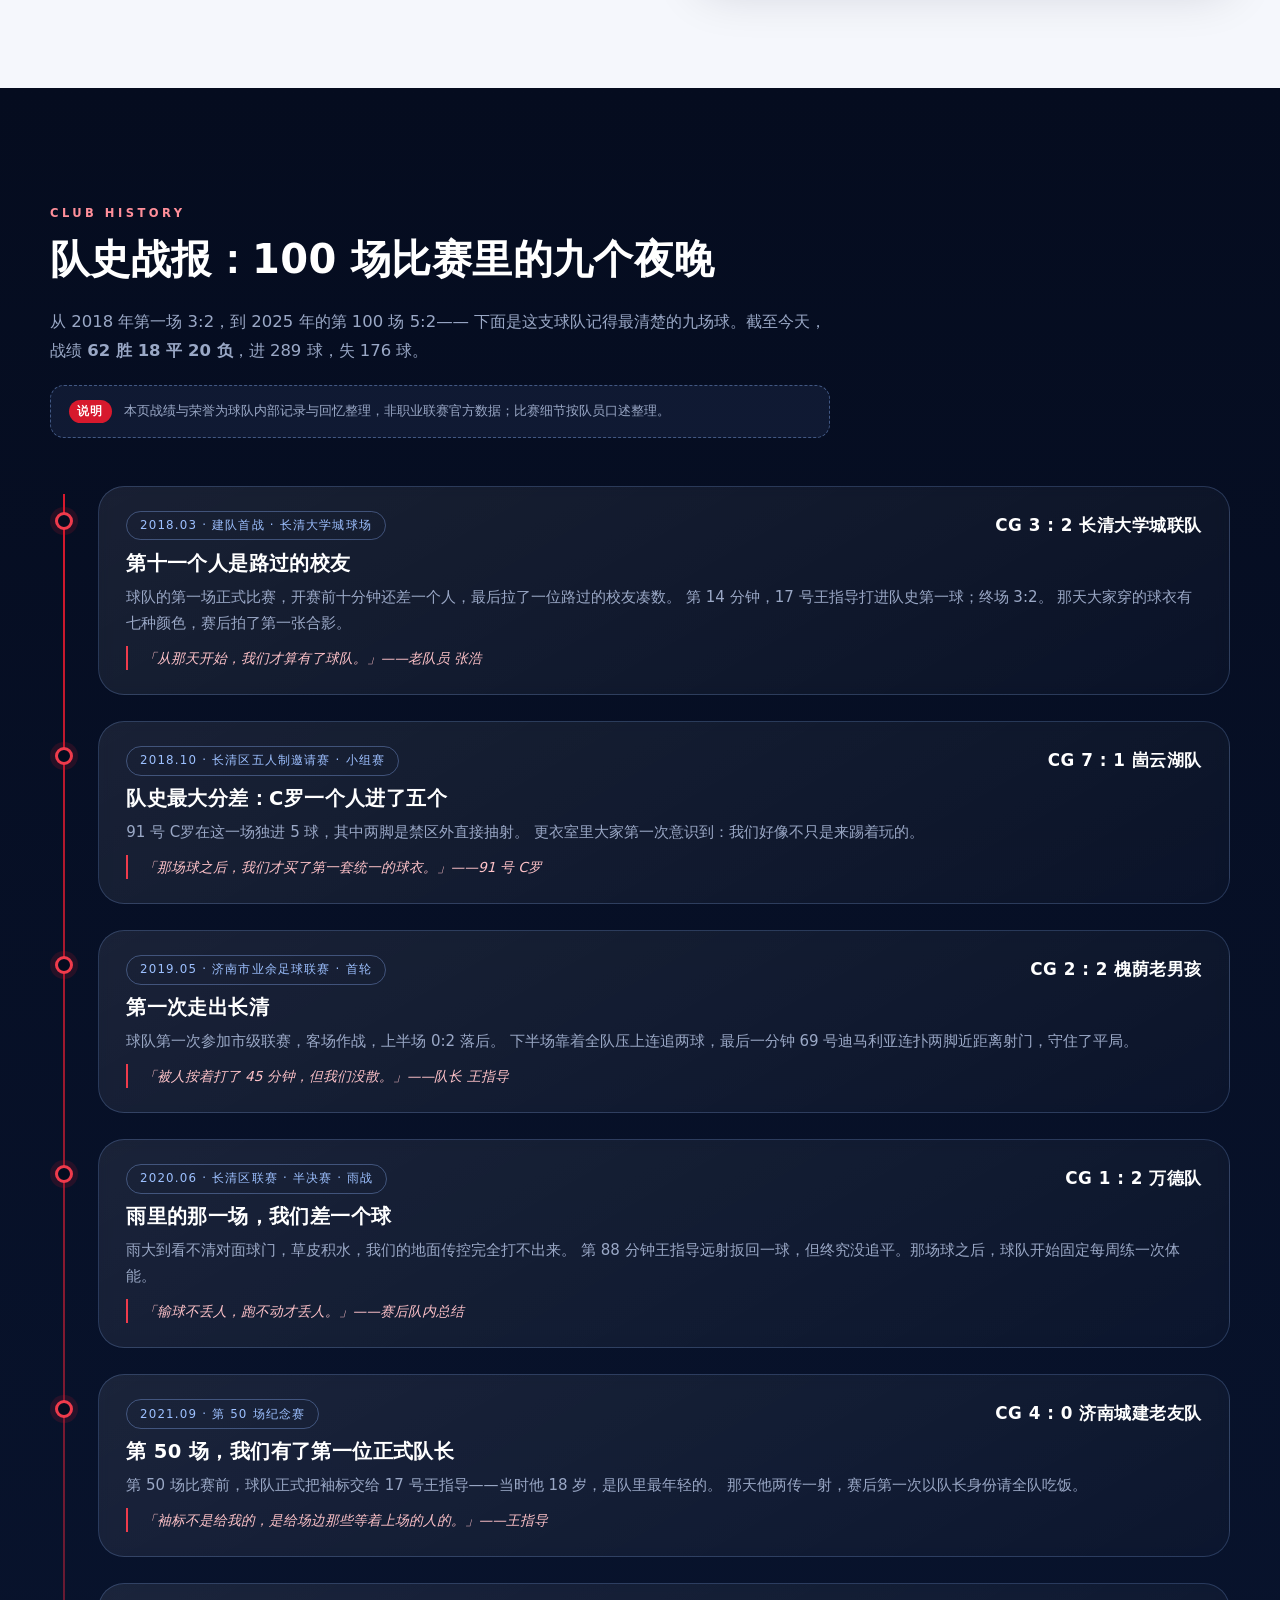
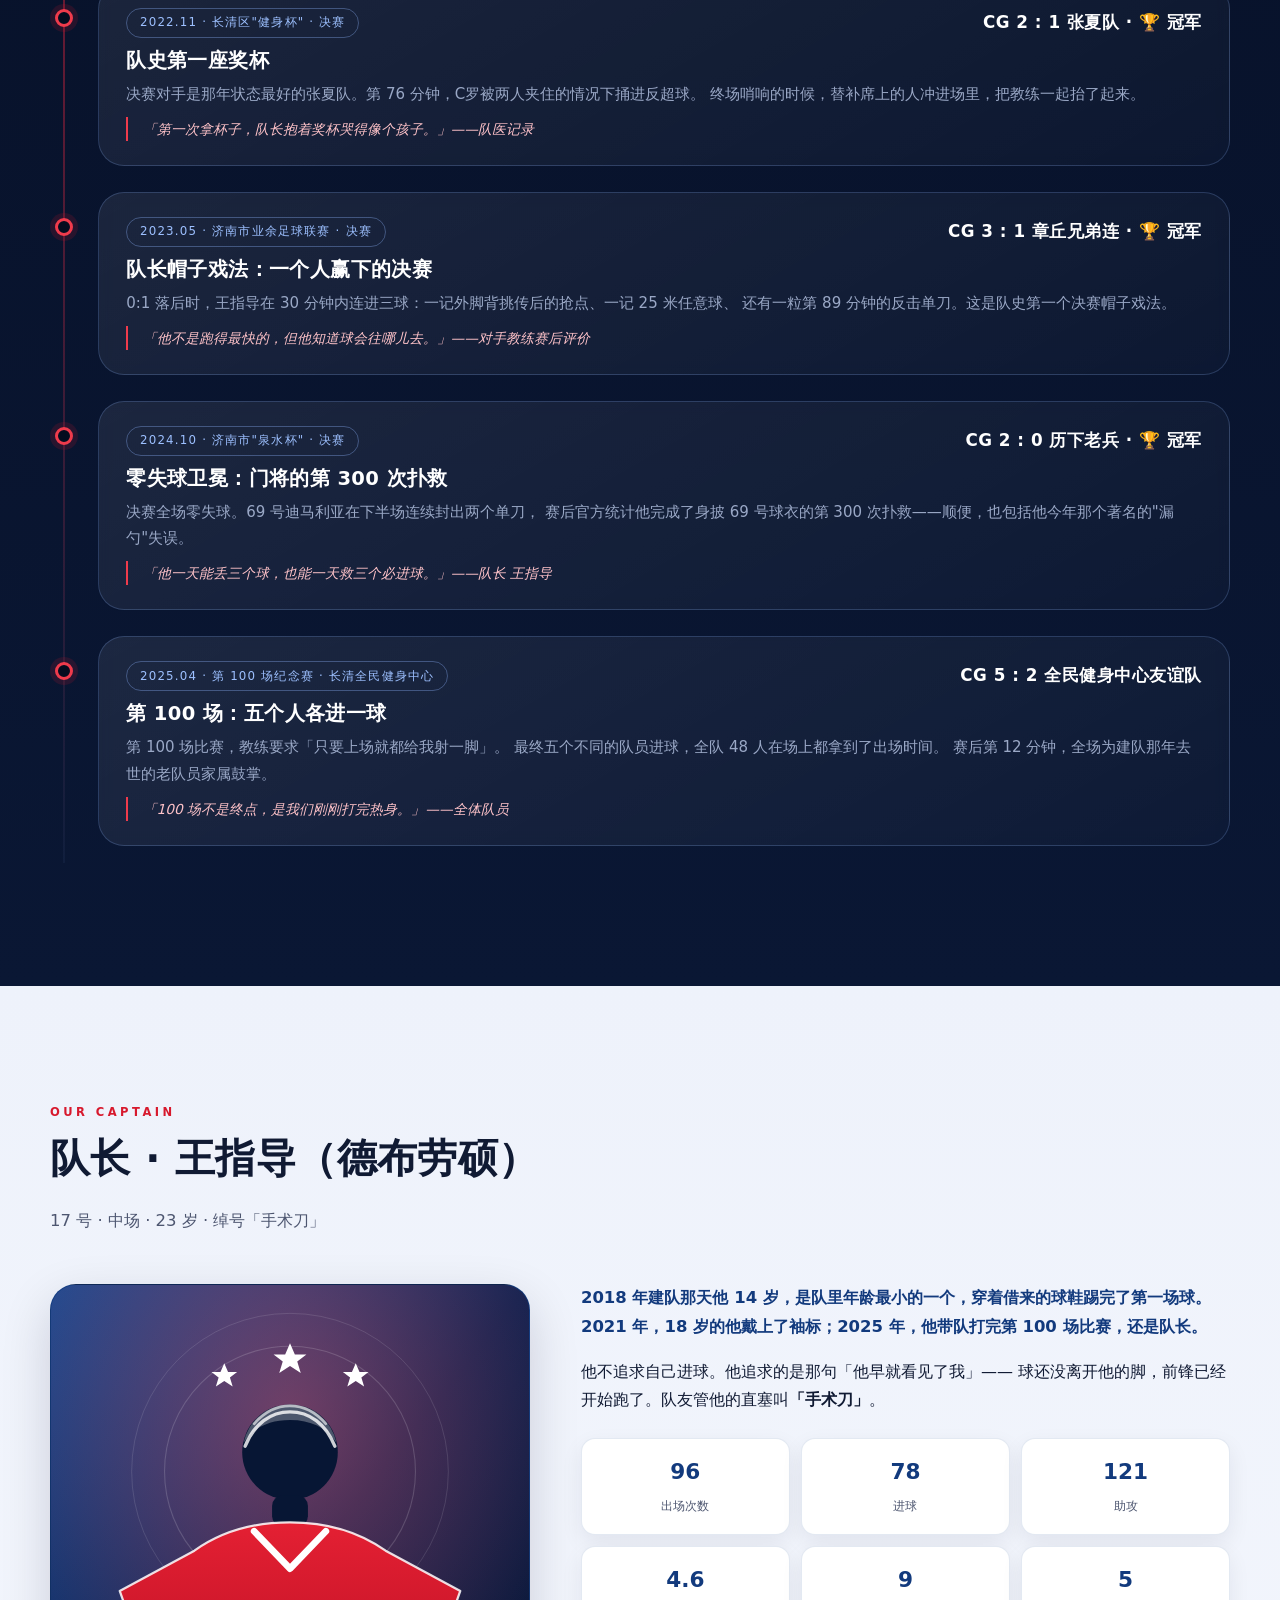
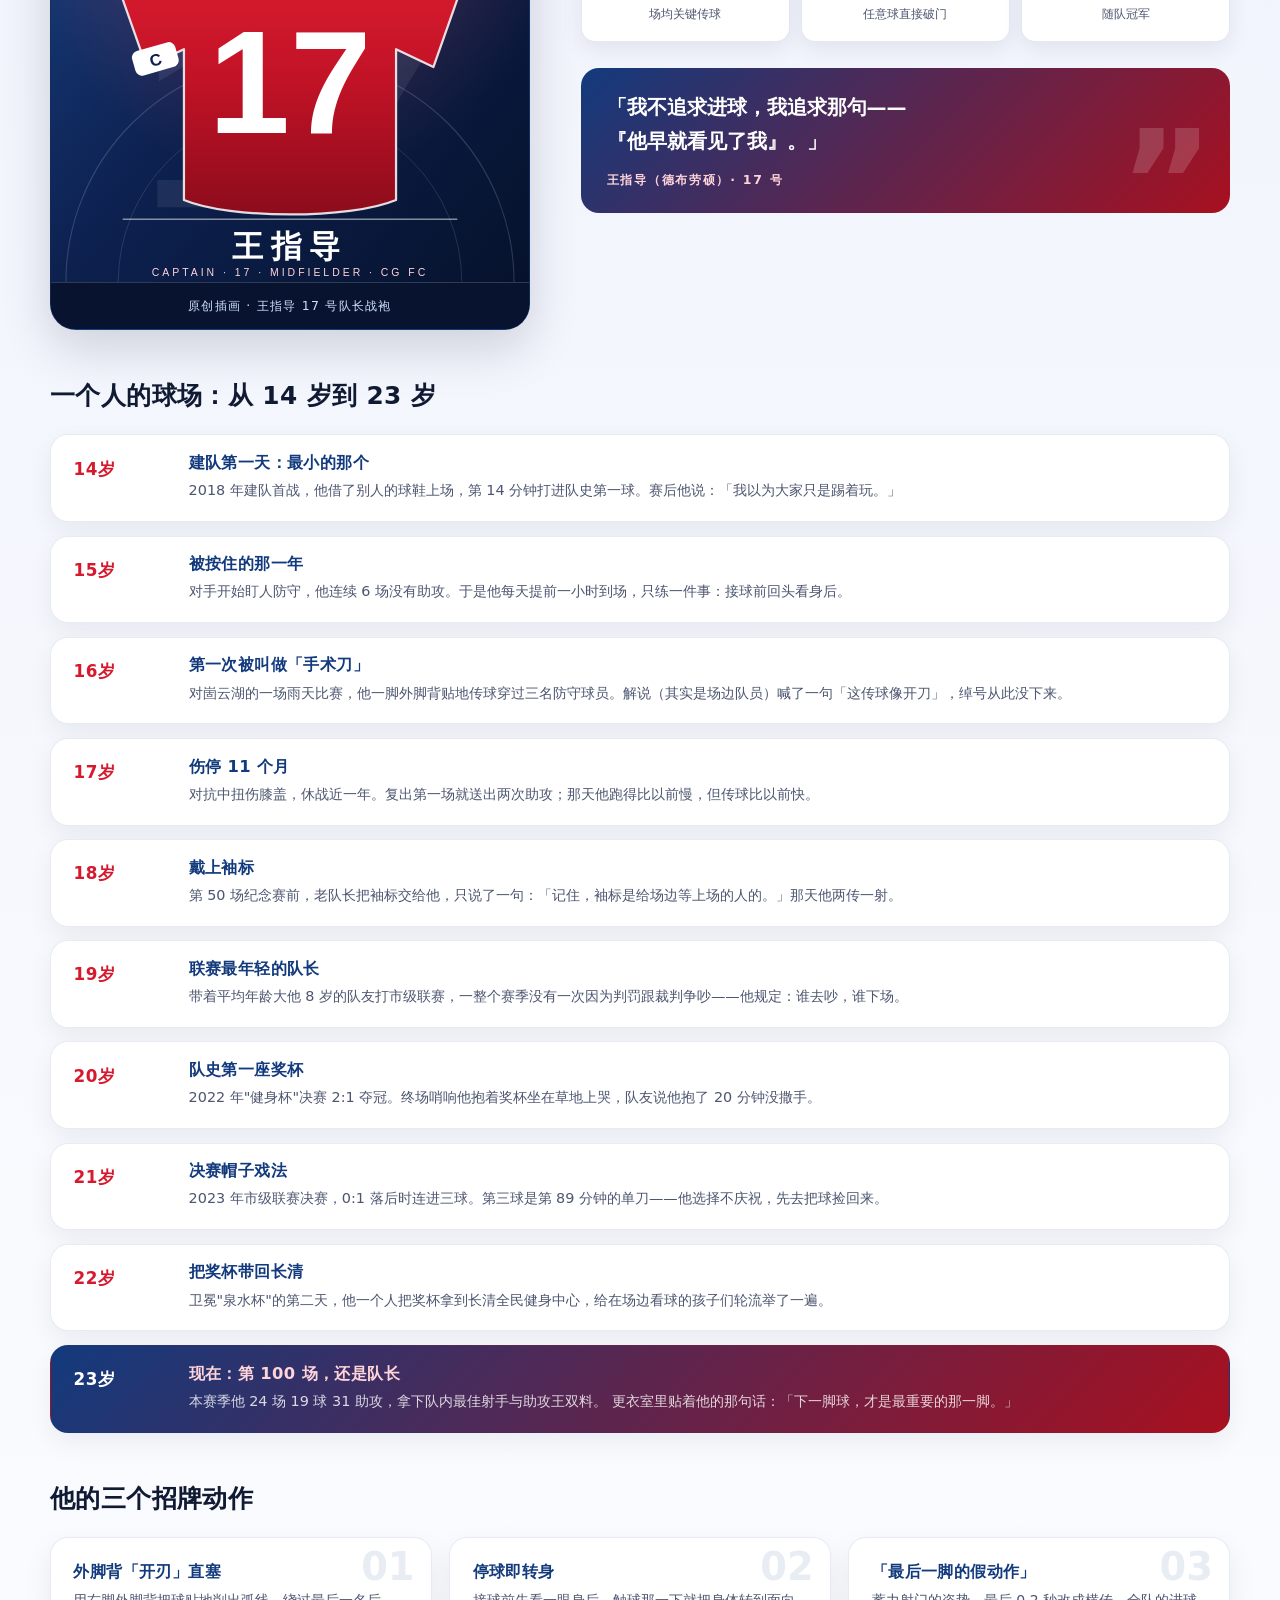
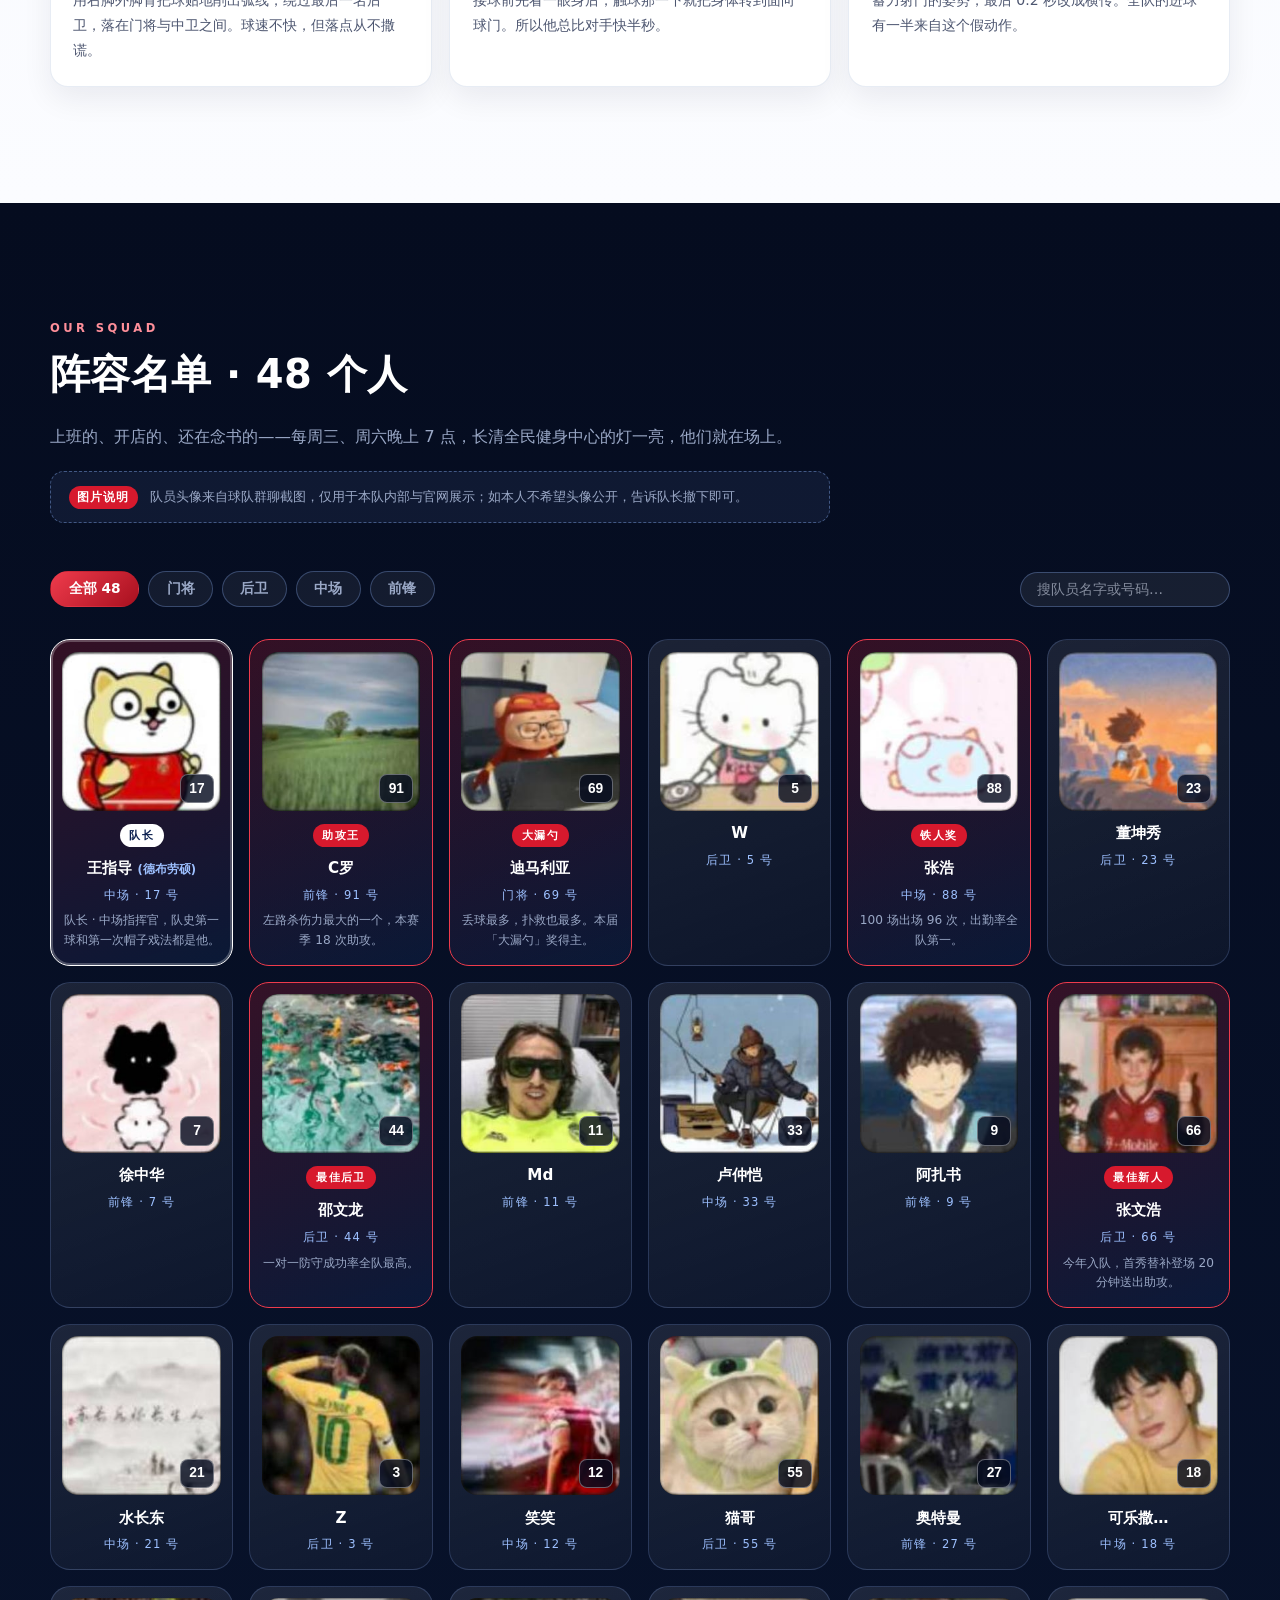
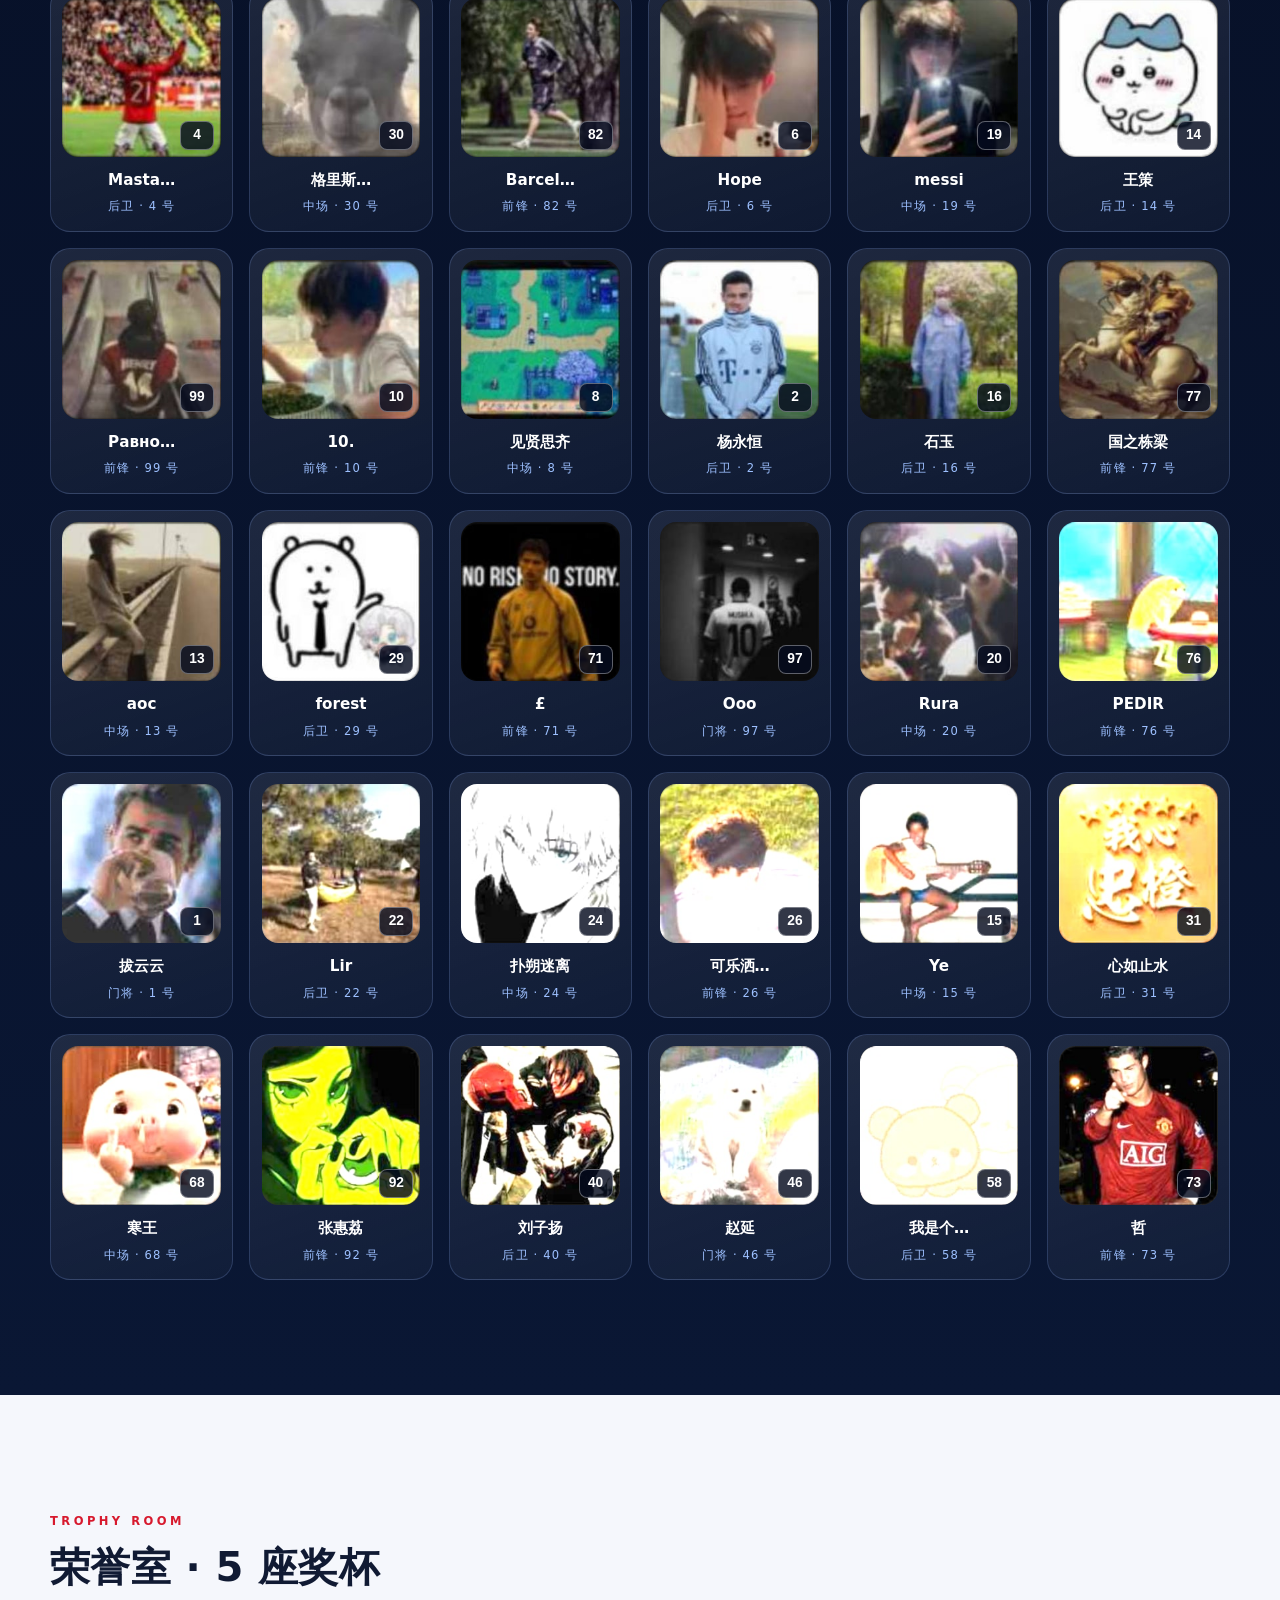
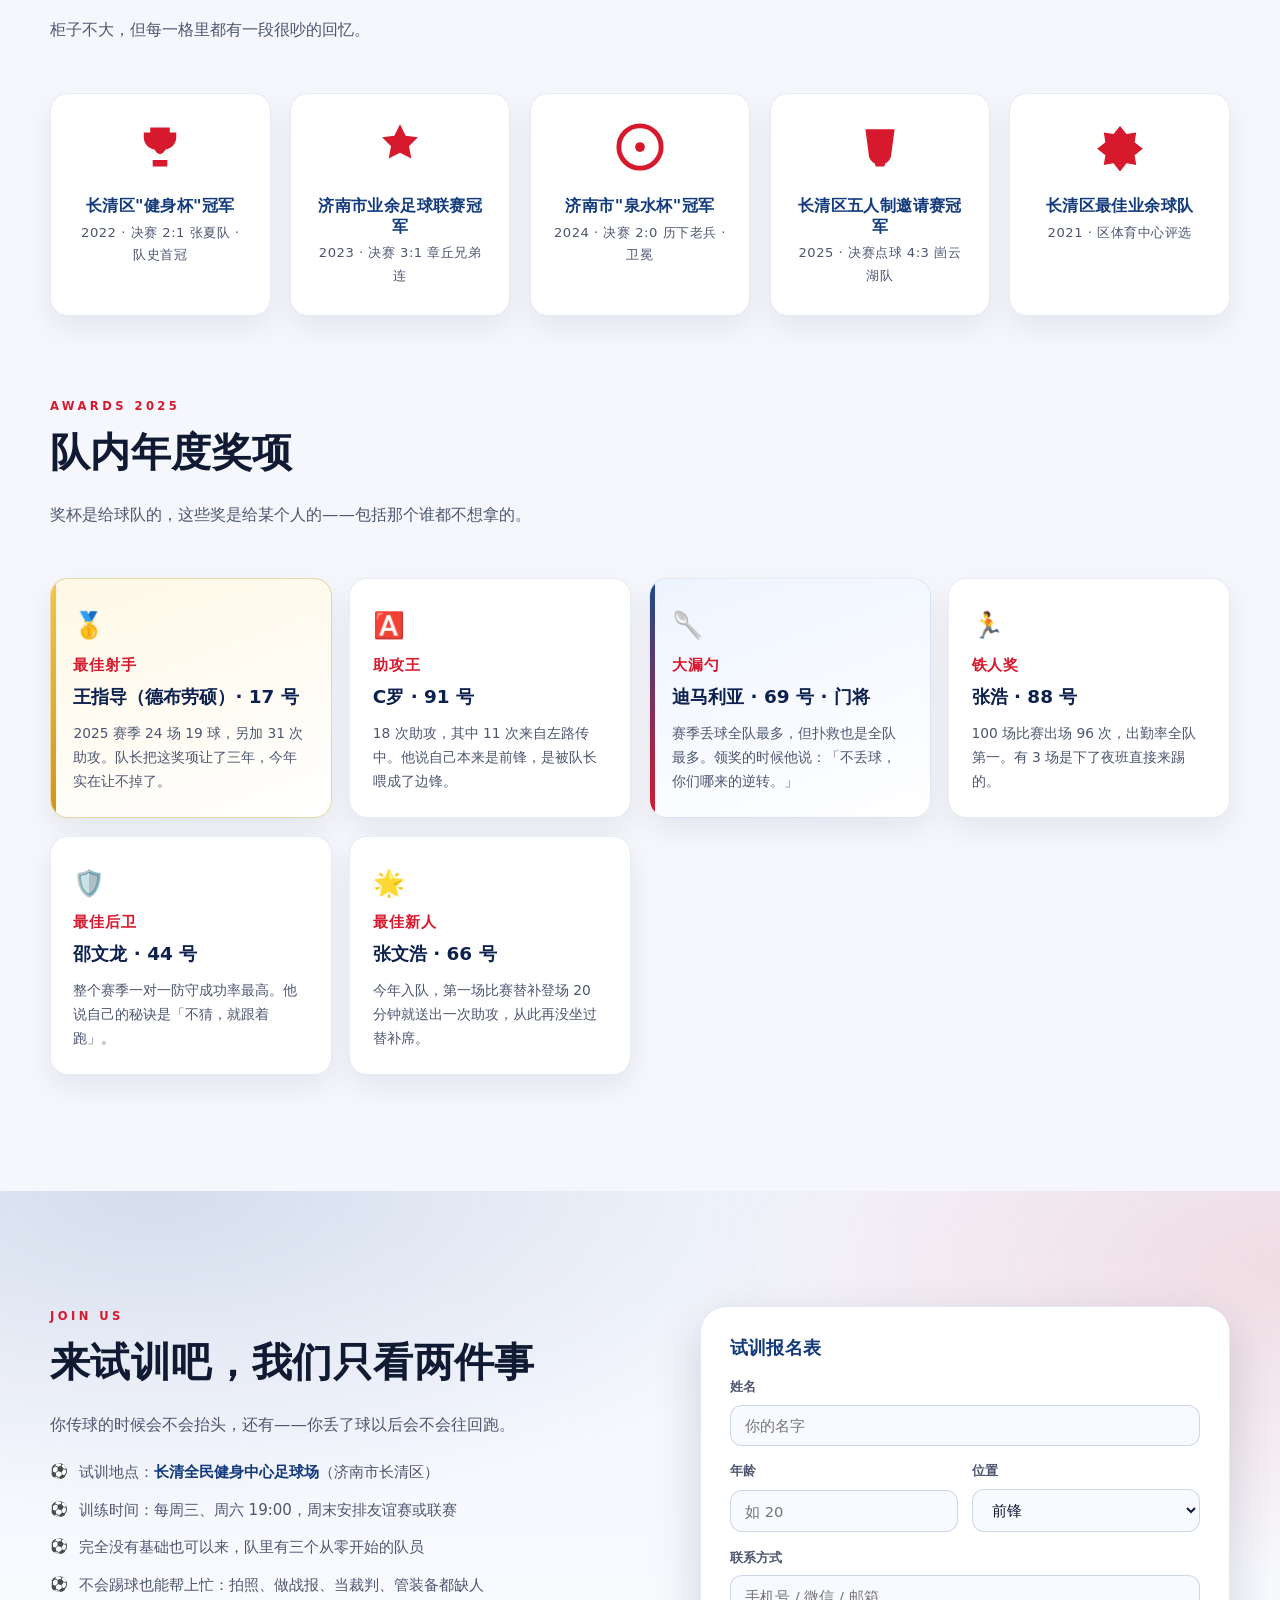
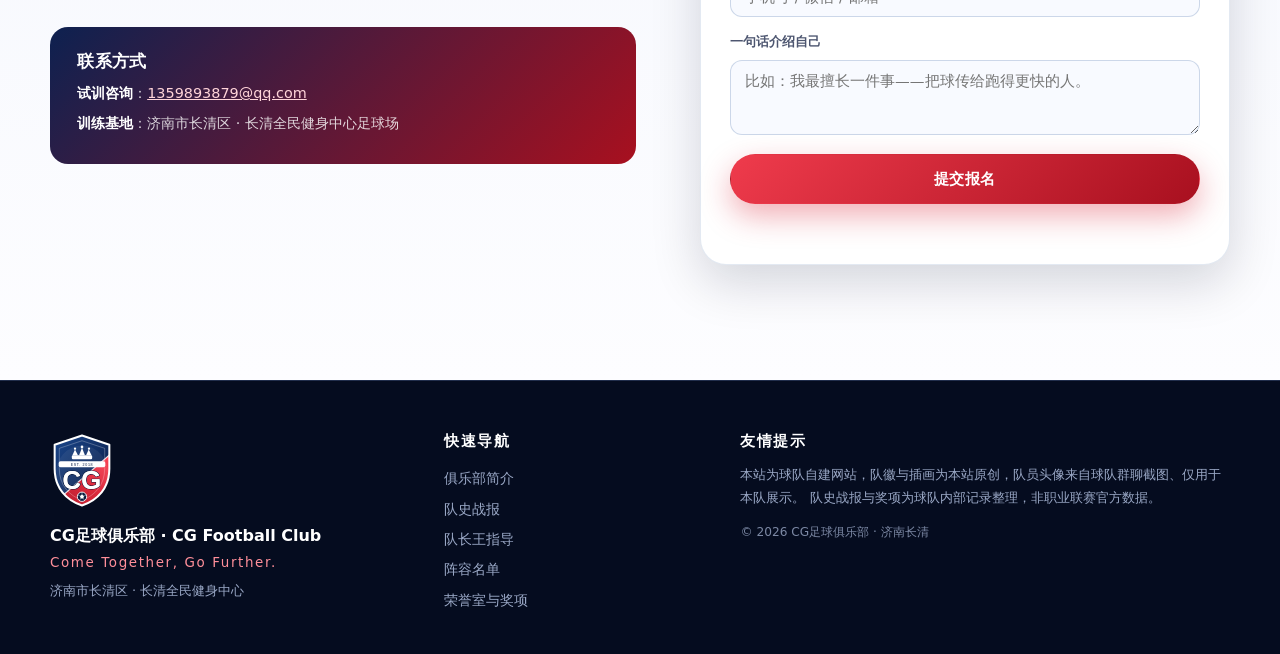
==== commit ef11c50a: "更新网站内容 2026-10-08 21:57" ====
--- a/index.html
+++ b/index.html
@@ -3,24 +3,24 @@
 <head>
 <meta charset="UTF-8" />
 <meta name="viewport" content="width=device-width, initial-scale=1" />
-<title>CG足球俱乐部 · CG Football Club</title>
-<meta name="description" content="CG足球俱乐部（球迷自建站）：绿金军团的主场、传奇战史、23岁队长德布劳硕的故事、巨星图鉴与荣誉室。" />
+<title>CG足球俱乐部 · 济南长清 · CG Football Club</title>
+<meta name="description" content="CG足球俱乐部（济南市长清区）：2018年建队，100场比赛，48人阵容。队史战报、队长王指导（德布劳硕）、阵容名单、荣誉室与年度奖项。" />
 <link rel="icon" href="assets/img/logo.svg" type="image/svg+xml" />
 <link rel="apple-touch-icon" href="assets/img/icon-512.png" />
-<meta name="theme-color" content="#04120e" />
+<meta name="theme-color" content="#0d2150" />
 <meta property="og:type" content="website" />
 <meta property="og:site_name" content="CG足球俱乐部" />
-<meta property="og:title" content="CG足球俱乐部 · CG Football Club" />
-<meta property="og:description" content="绿金军团：七个夜晚的传奇战史、23岁队长德布劳硕、巨星图鉴与荣誉室。" />
+<meta property="og:title" content="CG足球俱乐部 · 济南长清" />
+<meta property="og:description" content="2018年建队，100场比赛，48人阵容。队史战报、队长王指导、阵容名单、荣誉室与年度奖项。" />
 <meta property="og:image" content="assets/img/og-cover.jpg" />
 <meta name="twitter:card" content="summary_large_image" />
-<meta name="twitter:title" content="CG足球俱乐部" />
+<meta name="twitter:title" content="CG足球俱乐部 · 济南长清" />
 <meta name="twitter:image" content="assets/img/og-cover.jpg" />
 <link rel="stylesheet" href="assets/css/styles.css" />
 <noscript>
   <style>
     .reveal{opacity:1!important;transform:none!important}
-    .filters{display:none}
+    .filters,.squad-search{display:none}
   </style>
 </noscript>
 </head>
@@ -33,7 +33,7 @@
     <img src="assets/img/logo.svg" alt="CG足球俱乐部队徽" class="brand__crest" />
     <span class="brand__text">
       <strong>CG足球俱乐部</strong>
-      <small>CG FOOTBALL CLUB · EST. 2016</small>
+      <small>济南 · 长清 · EST. 2018</small>
     </span>
   </a>
 
@@ -43,9 +43,9 @@
 
   <nav class="site-nav" id="primaryNav">
     <a href="#about">俱乐部</a>
-    <a href="#legends">传奇战史</a>
+    <a href="#history">队史战报</a>
     <a href="#captain">队长</a>
-    <a href="#stars">巨星图鉴</a>
+    <a href="#squad">阵容</a>
     <a href="#honours">荣誉室</a>
     <a href="#join" class="site-nav__cta">加入我们</a>
   </nav>
@@ -60,31 +60,31 @@
 
     <div class="hero__inner">
       <div class="hero__crest">
-        <img src="assets/img/logo.svg" alt="CG足球俱乐部队徽：绿金盾牌，中央为 CG 字样" />
+        <img src="assets/img/logo.svg" alt="CG足球俱乐部队徽：红蓝盾牌，中央为 CG 字样" />
         <div class="hero__crest-ring" aria-hidden="true"></div>
       </div>
 
-      <p class="hero__kicker">绿金军团 · THE GREEN &amp; GOLD</p>
+      <p class="hero__kicker">济南市 · 长清区 · EST. 2018</p>
       <h1 class="hero__title">
         <span>CG足球俱乐部</span>
         <em>CG Football Club</em>
       </h1>
-      <p class="hero__motto">「终场哨没响，比分就不算数。」</p>
+      <p class="hero__motto">「跑不死，就一直往前踢。」</p>
       <p class="hero__lead">
-        我们从一片用粉笔画球门线的水泥地开始，如今把球传到了欧洲的雨夜里。<br />
-        这里讲的是我们的故事——一场一场，传奇一场。
+        2018 年，长清的一群人在水泥球场上凑齐了第一套球衣。<br />
+        八年过去，我们踢了 100 场比赛，拿下 5 座奖杯，队里有了 48 个人。
       </p>
 
       <div class="hero__actions">
-        <a class="btn btn--primary" href="#legends">看我们的传奇战史</a>
-        <a class="btn btn--ghost" href="#captain">认识队长德布劳硕</a>
-      </div>
-
-      <ul class="stat-strip" aria-label="俱乐部数据概览">
-        <li><b data-count="2016" data-plain="1">2016</b><span>成立年份</span></li>
-        <li><b data-count="42000" data-suffix="+">42000+</b><span>CG竞技场 座位</span></li>
-        <li><b data-count="27" data-suffix=" 座">27 座</b><span>各级别冠军</span></li>
-        <li><b data-count="186" data-suffix="K">186K</b><span>注册会员</span></li>
+        <a class="btn btn--primary" href="#history">看队史战报</a>
+        <a class="btn btn--ghost" href="#squad">我们的 48 人阵容</a>
+      </div>
+
+      <ul class="stat-strip" aria-label="球队数据概览">
+        <li><b data-count="2018" data-plain="1">2018</b><span>建队年份</span></li>
+        <li><b data-count="100" data-suffix="+ 场">100+ 场</b><span>正式比赛</span></li>
+        <li><b data-count="5" data-suffix=" 座">5 座</b><span>冠军奖杯</span></li>
+        <li><b data-count="48" data-suffix=" 人">48 人</b><span>在队队员</span></li>
       </ul>
     </div>
 
@@ -96,61 +96,61 @@
     <div class="wrap grid-2">
       <div class="reveal">
         <p class="eyebrow">OUR CLUB</p>
-        <h2>一支从水泥地长出来的球队</h2>
+        <h2>一支从长清长出来的球队</h2>
         <p class="lead">
-          2016 年的夏天，长风市老码头的空地上，十二个少年用粉笔画出球门线，把矿泉水瓶当角旗。
-          那天傍晚他们踢到路灯亮起来，谁也没想到，那支没名字的球队会在九年后拥有自己的四万座球场。
+          2018 年的春天，济南市长清区的一群人在大学城的球场上踢了第一场正式比赛。
+          那天凑人凑到开赛前十分钟，最后靠一个路过的校友补上第十一个人——我们赢了 3:2。
         </p>
         <p>
           我们把队名里的 <b>CG</b> 理解为 <i>Come Together, Go Further</i>——
-          先聚在一起，再走得更远。绿色是这座城市潮水的颜色，金色是路灯照在奖杯上的颜色。
-          所以我们叫自己「绿金军团」。
+          先聚在一起，再走得更远。红是长清夏天的太阳，蓝是我们每个周三晚上头顶的天。
         </p>
         <p>
-          俱乐部的信条只有三条：<b>向前传球</b>、<b>青训优先</b>、<b>把球场还给社区</b>。
-          在 CG 竞技场，每场比赛的第 12 分钟，全场会为一位普通球迷鼓掌——那一年，是他把老码头的灯修好的。
+          球队的信条只有三条：<b>先跑起来</b>、<b>谁都能上场</b>、<b>踢完一起吃饭</b>。
+          我们不是职业队，我们有上班的、有开店的、有还在读书的，
+          但每周三和周六晚上 7 点，长清全民健身中心的灯一亮，48 个人里总有一半会出现在场上。
         </p>
         <div class="pill-row">
-          <span class="pill">攻势足球</span>
-          <span class="pill">青训优先</span>
-          <span class="pill">社区共创</span>
-          <span class="pill">永不放弃</span>
+          <span class="pill">2018 年建队</span>
+          <span class="pill">100 场比赛</span>
+          <span class="pill">5 座奖杯</span>
+          <span class="pill">48 人阵容</span>
         </div>
       </div>
 
       <div class="fact-cards reveal">
         <article class="fact">
-          <h3>主场 · CG竞技场</h3>
-          <p>42,000 座，可开合顶棚。南看台是「老码头看台」，永远留给最早的那批球迷。</p>
+          <h3>主场与训练基地</h3>
+          <p>长清全民健身中心足球场。每周三、周六 19:00 训练，周末进行友谊赛与联赛。</p>
         </article>
         <article class="fact">
-          <h3>队歌 · 《我们是CG》</h3>
-          <p>副歌只有一句歌词：「把球往前传，把名字留在风里。」全场跟唱，一遍比一遍大声。</p>
+          <h3>队歌 · 《往前踢》</h3>
+          <p>副歌只有一句：「把球往前踢，别管跑得动跑不动。」落后的时候全场唱得比谁都大声。</p>
         </article>
         <article class="fact">
-          <h3>青训 · 47号营</h3>
-          <p>每年从城中 3,000 名孩子里挑 30 人，学费全免。我们的队长，就是 47 号营最后一个名额。</p>
+          <h3>球队文化</h3>
+          <p>没有替补席之外的等级：迟到的洗球，丢球的捡球，赛后所有人一起吃饭，队长买单的那种。</p>
         </article>
         <article class="fact">
-          <h3>会徽寓意</h3>
-          <p>王冠代表野心，足球代表起点，盾牌代表「谁也别想轻易进来」。</p>
+          <h3>队徽寓意</h3>
+          <p>王冠代表野心，斜切的红蓝色代表我们来自长清的白天与夜晚，盾牌代表「谁也别想轻易进来」。</p>
         </article>
       </div>
     </div>
   </section>
 
-  <!-- ============ 传奇战史 ============ -->
-  <section class="section section--dark" id="legends">
+  <!-- ============ 队史战报 ============ -->
+  <section class="section section--dark" id="history">
     <div class="wrap">
       <header class="section-head reveal">
-        <p class="eyebrow">LEGENDARY NIGHTS</p>
-        <h2>传奇战史：我们与五大联赛的七个夜晚</h2>
+        <p class="eyebrow">CLUB HISTORY</p>
+        <h2>队史战报：100 场比赛里的九个夜晚</h2>
         <p class="lead">
-          从伊蒂哈德的雨，到慕尼黑的雪，再到我们自己球场的灯——
-          这七场球，是俱乐部墙上挂着的七件球衣。
+          从 2018 年第一场 3:2，到 2025 年的第 100 场 5:2——
+          下面是这支球队记得最清楚的九场球。截至今天，战绩 <b>62 胜 18 平 20 负</b>，进 289 球，失 176 球。
         </p>
         <p class="fiction-note">
-          <span>创作说明</span> 本章节为俱乐部世界观原创内容，部分情节为艺术虚构；涉及真实球队与球员的表述仅为致敬，不代表真实赛事记录。
+          <span>说明</span> 本页战绩与荣誉为球队内部记录与回忆整理，非职业联赛官方数据；比赛细节按队员口述整理。
         </p>
       </header>
 
@@ -159,116 +159,145 @@
           <div class="timeline__dot"></div>
           <div class="timeline__card">
             <div class="timeline__top">
-              <span class="tag">2019 · 英格兰 · 友谊赛</span>
-              <span class="score">CG 4 : 3 曼城</span>
-            </div>
-            <h3>伊蒂哈德的雨夜</h3>
-            <p>
-              第 63 分钟，比分是 0:3。雨大到看不清对面的球门。教练在场边只喊了一句话：「雨这么大，传球的人会先赢。」
-              第 78 分钟，德布劳硕外脚背一记贴地直塞，撕开整条防线——1:3。
-              第 84 分钟，角球，2:3。第 89 分钟，25 米外的远射，3:3。
-              补时第 4 分钟，他背身用脚后跟把球磕进死角——4:3。
-            </p>
-            <p class="quote">「那天我以为我们在打最后一场比赛，结果那天是我们第一次被世界看见。」——老队员 阿海</p>
-          </div>
-        </li>
-
-        <li class="timeline__item reveal">
-          <div class="timeline__dot"></div>
-          <div class="timeline__card">
-            <div class="timeline__top">
-              <span class="tag">2020 · 西班牙 · 国际邀请赛</span>
-              <span class="score">CG 2 : 2 皇家马德里（点球 5:4）</span>
-            </div>
-            <h3>伯纳乌的点球夜</h3>
-            <p>
-              90 分钟内 0:2 落后，第 88 分钟我们才拿到第一个角球。补时阶段连入两球，把比赛拖进点球大战。
-              第七轮，我们的门将没有用手——他用脚尖把球挡在了门线外。
-            </p>
-            <p class="quote">「他们练的是纪律，我们练的是不认输。」——守门员教练 老孟</p>
-          </div>
-        </li>
-
-        <li class="timeline__item reveal">
-          <div class="timeline__dot"></div>
-          <div class="timeline__card">
-            <div class="timeline__top">
-              <span class="tag">2021 · 德国 · 冬季邀请赛</span>
-              <span class="score">CG 4 : 4 拜仁慕尼黑</span>
-            </div>
-            <h3>慕尼黑的雪战</h3>
-            <p>
-              零下 9 度，雪压在草皮上，球滚得比人慢。我们四次落后，四次扳平。
-              最后一球是队长在雪地里滑铲抢断后自己完成的——他抱着一身雪爬起来说：「再踢十分钟，我们就赢了。」
-              裁判吹哨的时候，两队的球迷一起鼓掌。
-            </p>
-            <p class="quote">「雪停不下来，我们也不停。」——队长 德布劳硕</p>
-          </div>
-        </li>
-
-        <li class="timeline__item reveal">
-          <div class="timeline__dot"></div>
-          <div class="timeline__card">
-            <div class="timeline__top">
-              <span class="tag">2022 · 法国 · 冠军杯</span>
-              <span class="score">CG 2 : 1 巴黎圣日耳曼</span>
-            </div>
-            <h3>94 分钟的那一脚外脚背</h3>
-            <p>
-              第 94 分钟，全场已经没有人在跑动了。德布劳硕在右路拿球，抬头，外脚背一挑——
-              球穿过三名后卫之间的缝隙，落到 9 号脚下。1 秒之后，球网在动。
-              那一脚传球后来被球迷做成了壁画，画在长风市老码头的墙上。
-            </p>
-            <p class="quote">「他早就看见了别人还没发生的画面。」——解说员</p>
-          </div>
-        </li>
-
-        <li class="timeline__item reveal">
-          <div class="timeline__dot"></div>
-          <div class="timeline__card">
-            <div class="timeline__top">
-              <span class="tag">2023 · 意大利 · 邀请赛</span>
-              <span class="score">CG 0 : 0 国际米兰</span>
-            </div>
-            <h3>米兰铁壁：28% 控球的尊严</h3>
-            <p>
-              我们只拿到 28% 的控球率，全场 3 脚射门。但我们零失球，而且没有一次战术犯规。
-              赛后有对手球员走过来问我们的中后卫：「你们是练过忍耐的吗？」他说：「不，我们练过等待。」
-            </p>
-            <p class="quote">「0:0 也可以是一场史诗。」——球队周报</p>
-          </div>
-        </li>
-
-        <li class="timeline__item reveal">
-          <div class="timeline__dot"></div>
-          <div class="timeline__card">
-            <div class="timeline__top">
-              <span class="tag">2024 · 英格兰 · 加时赛</span>
-              <span class="score">CG 3 : 2 利物浦</span>
-            </div>
-            <h3>安菲尔德的第 118 分钟</h3>
-            <p>
-              客队更衣室的墙上有一句话：「这里没有人给你鼓掌。」第 118 分钟，我们替补登场的 17 岁小将
-              在 30 米外抽射破门。全场安静了两秒，然后我们的 300 名远征球迷唱起了队歌。
-            </p>
-            <p class="quote">「那两秒的安静，是我这辈子听过最好听的声音。」——远征球迷 林叔</p>
-          </div>
-        </li>
-
-        <li class="timeline__item reveal">
-          <div class="timeline__dot"></div>
-          <div class="timeline__card">
-            <div class="timeline__top">
-              <span class="tag">2025 · CG竞技场 · 主场揭幕战</span>
-              <span class="score">CG 3 : 1 切尔西</span>
-            </div>
-            <h3>灯亮起来的那一天</h3>
-            <p>
-              CG竞技场第一次满场。开场前，全场灯光熄灭，只有南看台有人点起了手机手电筒——
-              那是当年老码头的孩子，如今已经带着自己的孩子来看球。
-              第 12 分钟，全场鼓掌；第 90 分钟，我们 3:1 赢下比赛。
-            </p>
-            <p class="quote">「我们终于把客人请到了自己家里。」——俱乐部主席致辞</p>
+              <span class="tag">2018.03 · 建队首战 · 长清大学城球场</span>
+              <span class="score">CG 3 : 2 长清大学城联队</span>
+            </div>
+            <h3>第十一个人是路过的校友</h3>
+            <p>
+              球队的第一场正式比赛，开赛前十分钟还差一个人，最后拉了一位路过的校友凑数。
+              第 14 分钟，17 号王指导打进队史第一球；终场 3:2。
+              那天大家穿的球衣有七种颜色，赛后拍了第一张合影。
+            </p>
+            <p class="quote">「从那天开始，我们才算有了球队。」——老队员 张浩</p>
+          </div>
+        </li>
+
+        <li class="timeline__item reveal">
+          <div class="timeline__dot"></div>
+          <div class="timeline__card">
+            <div class="timeline__top">
+              <span class="tag">2018.10 · 长清区五人制邀请赛 · 小组赛</span>
+              <span class="score">CG 7 : 1 崮云湖队</span>
+            </div>
+            <h3>队史最大分差：C罗一个人进了五个</h3>
+            <p>
+              91 号 C罗在这一场独进 5 球，其中两脚是禁区外直接抽射。
+              更衣室里大家第一次意识到：我们好像不只是来踢着玩的。
+            </p>
+            <p class="quote">「那场球之后，我们才买了第一套统一的球衣。」——91 号 C罗</p>
+          </div>
+        </li>
+
+        <li class="timeline__item reveal">
+          <div class="timeline__dot"></div>
+          <div class="timeline__card">
+            <div class="timeline__top">
+              <span class="tag">2019.05 · 济南市业余足球联赛 · 首轮</span>
+              <span class="score">CG 2 : 2 槐荫老男孩</span>
+            </div>
+            <h3>第一次走出长清</h3>
+            <p>
+              球队第一次参加市级联赛，客场作战，上半场 0:2 落后。
+              下半场靠着全队压上连追两球，最后一分钟 69 号迪马利亚连扑两脚近距离射门，守住了平局。
+            </p>
+            <p class="quote">「被人按着打了 45 分钟，但我们没散。」——队长 王指导</p>
+          </div>
+        </li>
+
+        <li class="timeline__item reveal">
+          <div class="timeline__dot"></div>
+          <div class="timeline__card">
+            <div class="timeline__top">
+              <span class="tag">2020.06 · 长清区联赛 · 半决赛 · 雨战</span>
+              <span class="score">CG 1 : 2 万德队</span>
+            </div>
+            <h3>雨里的那一场，我们差一个球</h3>
+            <p>
+              雨大到看不清对面球门，草皮积水，我们的地面传控完全打不出来。
+              第 88 分钟王指导远射扳回一球，但终究没追平。那场球之后，球队开始固定每周练一次体能。
+            </p>
+            <p class="quote">「输球不丢人，跑不动才丢人。」——赛后队内总结</p>
+          </div>
+        </li>
+
+        <li class="timeline__item reveal">
+          <div class="timeline__dot"></div>
+          <div class="timeline__card">
+            <div class="timeline__top">
+              <span class="tag">2021.09 · 第 50 场纪念赛</span>
+              <span class="score">CG 4 : 0 济南城建老友队</span>
+            </div>
+            <h3>第 50 场，我们有了第一位正式队长</h3>
+            <p>
+              第 50 场比赛前，球队正式把袖标交给 17 号王指导——当时他 18 岁，是队里最年轻的。
+              那天他两传一射，赛后第一次以队长身份请全队吃饭。
+            </p>
+            <p class="quote">「袖标不是给我的，是给场边那些等着上场的人的。」——王指导</p>
+          </div>
+        </li>
+
+        <li class="timeline__item reveal">
+          <div class="timeline__dot"></div>
+          <div class="timeline__card">
+            <div class="timeline__top">
+              <span class="tag">2022.11 · 长清区"健身杯" · 决赛</span>
+              <span class="score">CG 2 : 1 张夏队 · 🏆 冠军</span>
+            </div>
+            <h3>队史第一座奖杯</h3>
+            <p>
+              决赛对手是那年状态最好的张夏队。第 76 分钟，C罗被两人夹住的情况下捅进反超球。
+              终场哨响的时候，替补席上的人冲进场里，把教练一起抬了起来。
+            </p>
+            <p class="quote">「第一次拿杯子，队长抱着奖杯哭得像个孩子。」——队医记录</p>
+          </div>
+        </li>
+
+        <li class="timeline__item reveal">
+          <div class="timeline__dot"></div>
+          <div class="timeline__card">
+            <div class="timeline__top">
+              <span class="tag">2023.05 · 济南市业余足球联赛 · 决赛</span>
+              <span class="score">CG 3 : 1 章丘兄弟连 · 🏆 冠军</span>
+            </div>
+            <h3>队长帽子戏法：一个人赢下的决赛</h3>
+            <p>
+              0:1 落后时，王指导在 30 分钟内连进三球：一记外脚背挑传后的抢点、一记 25 米任意球、
+              还有一粒第 89 分钟的反击单刀。这是队史第一个决赛帽子戏法。
+            </p>
+            <p class="quote">「他不是跑得最快的，但他知道球会往哪儿去。」——对手教练赛后评价</p>
+          </div>
+        </li>
+
+        <li class="timeline__item reveal">
+          <div class="timeline__dot"></div>
+          <div class="timeline__card">
+            <div class="timeline__top">
+              <span class="tag">2024.10 · 济南市"泉水杯" · 决赛</span>
+              <span class="score">CG 2 : 0 历下老兵 · 🏆 冠军</span>
+            </div>
+            <h3>零失球卫冕：门将的第 300 次扑救</h3>
+            <p>
+              决赛全场零失球。69 号迪马利亚在下半场连续封出两个单刀，
+              赛后官方统计他完成了身披 69 号球衣的第 300 次扑救——顺便，也包括他今年那个著名的"漏勺"失误。
+            </p>
+            <p class="quote">「他一天能丢三个球，也能一天救三个必进球。」——队长 王指导</p>
+          </div>
+        </li>
+
+        <li class="timeline__item reveal">
+          <div class="timeline__dot"></div>
+          <div class="timeline__card">
+            <div class="timeline__top">
+              <span class="tag">2025.04 · 第 100 场纪念赛 · 长清全民健身中心</span>
+              <span class="score">CG 5 : 2 全民健身中心友谊队</span>
+            </div>
+            <h3>第 100 场：五个人各进一球</h3>
+            <p>
+              第 100 场比赛，教练要求「只要上场就都给我射一脚」。
+              最终五个不同的队员进球，全队 48 人在场上都拿到了出场时间。
+              赛后第 12 分钟，全场为建队那年去世的老队员家属鼓掌。
+            </p>
+            <p class="quote">「100 场不是终点，是我们刚刚打完热身。」——全体队员</p>
           </div>
         </li>
       </ol>
@@ -280,129 +309,114 @@
     <div class="wrap">
       <header class="section-head reveal">
         <p class="eyebrow">OUR CAPTAIN</p>
-        <h2>队长 · 德布劳硕</h2>
-        <p class="lead">10 号 · 中场指挥官 · 23 岁 · 绰号「手术刀」</p>
+        <h2>队长 · 王指导（德布劳硕）</h2>
+        <p class="lead">17 号 · 中场 · 23 岁 · 绰号「手术刀」</p>
       </header>
 
       <div class="captain">
         <figure class="captain__figure reveal">
-          <img src="assets/img/captain.svg" alt="队长德布劳硕的10号球衣原创插画" />
-          <figcaption>原创插画 · 德布劳硕 10 号战袍</figcaption>
+          <img src="assets/img/captain.svg" alt="队长王指导的17号球衣原创插画" />
+          <figcaption>原创插画 · 王指导 17 号队长战袍</figcaption>
         </figure>
 
         <div class="captain__body">
           <div class="captain__intro reveal">
             <p class="lead">
-              他出生在一个下雨的凌晨，家离海只有 400 米。六岁那年，他用一块破塑胶球在渔港的水泥地上
-              踢到了路灯熄灭；二十三岁这年，他戴着袖标，站在四万人的球场中央。
-            </p>
-            <p>
-              他不追求进球。他追求的是那句「他早就看见了我」——
-              球还没离开他的脚，前锋已经开始跑了。这就是德布劳硕的足球。
+              2018 年建队那天他 14 岁，是队里年龄最小的一个，穿着借来的球鞋踢完了第一场球。
+              2021 年，18 岁的他戴上了袖标；2025 年，他带队打完第 100 场比赛，还是队长。
+            </p>
+            <p>
+              他不追求自己进球。他追求的是那句「他早就看见了我」——
+              球还没离开他的脚，前锋已经开始跑了。队友管他的直塞叫<b>「手术刀」</b>。
             </p>
           </div>
 
           <ul class="data-grid reveal">
-            <li><b>268</b><span>一线队出场</span></li>
-            <li><b>96</b><span>进球</span></li>
-            <li><b>214</b><span>助攻</span></li>
-            <li><b>4.3</b><span>场均关键传球</span></li>
-            <li><b>19</b><span>任意球直接破门</span></li>
-            <li><b>11</b><span>冠军奖杯</span></li>
+            <li><b>96</b><span>出场次数</span></li>
+            <li><b>78</b><span>进球</span></li>
+            <li><b>121</b><span>助攻</span></li>
+            <li><b>4.6</b><span>场均关键传球</span></li>
+            <li><b>9</b><span>任意球直接破门</span></li>
+            <li><b>5</b><span>随队冠军</span></li>
           </ul>
 
           <blockquote class="big-quote reveal">
             「我不追求进球，我追求那句——<br />『他早就看见了我』。」
-            <cite>德布劳硕</cite>
+            <cite>王指导（德布劳硕）· 17 号</cite>
           </blockquote>
         </div>
       </div>
 
-      <!-- 生平时间线 -->
-      <h3 class="subhead reveal">越传奇越好：一个人的二十三年</h3>
+      <h3 class="subhead reveal">一个人的球场：从 14 岁到 23 岁</h3>
       <ol class="life">
         <li class="reveal">
-          <span class="life__year">6岁</span>
-          <div class="life__text">
-            <h4>渔港的水泥地上</h4>
-            <p>用粉笔画球门线，用塑料袋当球。他给自己定的规矩是：只能一脚出球，因为多带一步就会踩到别人的脚。</p>
-          </div>
-        </li>
-        <li class="reveal">
-          <span class="life__year">9岁</span>
-          <div class="life__text">
-            <h4>赤脚的比赛</h4>
-            <p>一场少年杯，他的球鞋破了底，索性光脚踢完全场，还送出 4 次助攻。场边一位老师傅记住了一个细节：他每传完球，从不回头看。</p>
-          </div>
-        </li>
-        <li class="reveal">
-          <span class="life__year">12岁</span>
-          <div class="life__text">
-            <h4>三次拒绝，一个号码</h4>
-            <p>三家青训营的评语几乎一样：「技术好，太瘦，扛不住。」他的父亲在他床头贴了一张纸，上面写着：那你就传得再快一点。</p>
-          </div>
-        </li>
-        <li class="reveal">
           <span class="life__year">14岁</span>
           <div class="life__text">
-            <h4>47号营的第 30 个名额</h4>
-            <p>CG 青训营当年最后一个补录名额。试训那天他迟到 9 分钟——因为在海边帮一个老人推抛锚的三轮车。教练说：「迟到要罚，但把名额给你，我不后悔。」他拿到号码 47。</p>
+            <h4>建队第一天：最小的那个</h4>
+            <p>2018 年建队首战，他借了别人的球鞋上场，第 14 分钟打进队史第一球。赛后他说：「我以为大家只是踢着玩。」</p>
+          </div>
+        </li>
+        <li class="reveal">
+          <span class="life__year">15岁</span>
+          <div class="life__text">
+            <h4>被按住的那一年</h4>
+            <p>对手开始盯人防守，他连续 6 场没有助攻。于是他每天提前一小时到场，只练一件事：接球前回头看身后。</p>
           </div>
         </li>
         <li class="reveal">
           <span class="life__year">16岁</span>
           <div class="life__text">
-            <h4>暴雨里的 30 米吊射</h4>
-            <p>青训决赛，第 88 分钟替补登场，第 90 分钟从中场左侧吊射空门绝杀。那年夏天他直接跳过 U19，进入一线队。</p>
+            <h4>第一次被叫做「手术刀」</h4>
+            <p>对崮云湖的一场雨天比赛，他一脚外脚背贴地传球穿过三名防守球员。解说（其实是场边队员）喊了一句「这传球像开刀」，绰号从此没下来。</p>
           </div>
         </li>
         <li class="reveal">
           <span class="life__year">17岁</span>
           <div class="life__text">
-            <h4>首秀，第一脚触球就是助攻</h4>
-            <p>职业生涯第一次触球，一记 40 米贴地直塞。那脚球被球迷称为「第一次看见未来」。</p>
+            <h4>伤停 11 个月</h4>
+            <p>对抗中扭伤膝盖，休战近一年。复出第一场就送出两次助攻；那天他跑得比以前慢，但传球比以前快。</p>
           </div>
         </li>
         <li class="reveal">
           <span class="life__year">18岁</span>
           <div class="life__text">
-            <h4>受伤的第 341 天</h4>
-            <p>十字韧带断裂，赛季报销。康复期他每天在康复室多待 40 分钟，只练一件事：闭眼传球。复出第一场，两记助攻。</p>
+            <h4>戴上袖标</h4>
+            <p>第 50 场纪念赛前，老队长把袖标交给他，只说了一句：「记住，袖标是给场边等上场的人的。」那天他两传一射。</p>
           </div>
         </li>
         <li class="reveal">
           <span class="life__year">19岁</span>
           <div class="life__text">
-            <h4>队史最年轻的队长</h4>
-            <p>老队长退役，把袖标交给他。交接时只说了一句：「记住，袖标不是给你的，是给场边那些孩子的。」</p>
+            <h4>联赛最年轻的队长</h4>
+            <p>带着平均年龄大他 8 岁的队友打市级联赛，一整个赛季没有一次因为判罚跟裁判争吵——他规定：谁去吵，谁下场。</p>
           </div>
         </li>
         <li class="reveal">
           <span class="life__year">20岁</span>
           <div class="life__text">
-            <h4>伊蒂哈德之夜</h4>
-            <p>0:3 落后，他 2 助攻 1 球，其中包括补时第 4 分钟的脚后跟绝杀。赛后他把比赛用球送给了看台上一位穿 47 号球衣的小孩。</p>
+            <h4>队史第一座奖杯</h4>
+            <p>2022 年"健身杯"决赛 2:1 夺冠。终场哨响他抱着奖杯坐在草地上哭，队友说他抱了 20 分钟没撒手。</p>
           </div>
         </li>
         <li class="reveal">
           <span class="life__year">21岁</span>
           <div class="life__text">
-            <h4>整个赛季，只有一次回头看</h4>
-            <p>创造联赛单赛季 38 次助攻纪录。有媒体统计：他一整季在场上回头的次数，只有一次——为了确认那位受伤倒地的对手没事。</p>
+            <h4>决赛帽子戏法</h4>
+            <p>2023 年市级联赛决赛，0:1 落后时连进三球。第三球是第 89 分钟的单刀——他选择不庆祝，先去把球捡回来。</p>
           </div>
         </li>
         <li class="reveal">
           <span class="life__year">22岁</span>
           <div class="life__text">
-            <h4>把奖杯带给老码头</h4>
-            <p>捧起「环太平洋冠军杯」的第二天，他一个人把奖杯拎回老码头，给当年一起踢球的朋友们轮了一遍。他说：「这杯子有十二个人的指纹。」</p>
+            <h4>把奖杯带回长清</h4>
+            <p>卫冕"泉水杯"的第二天，他一个人把奖杯拿到长清全民健身中心，给在场边看球的孩子们轮流举了一遍。</p>
           </div>
         </li>
         <li class="reveal life--now">
           <span class="life__year">23岁</span>
           <div class="life__text">
-            <h4>现在：队史助攻王，袖标还在手上</h4>
-            <p>本赛季他还差 6 次助攻，就能成为俱乐部历史上第一个完成「200 次助攻 + 200 次抢断」的中场。
+            <h4>现在：第 100 场，还是队长</h4>
+            <p>本赛季他 24 场 19 球 31 助攻，拿下队内最佳射手与助攻王双料。
               更衣室里贴着他的那句话：「下一脚球，才是最重要的那一脚。」</p>
           </div>
         </li>
@@ -431,32 +445,39 @@
     </div>
   </section>
 
-  <!-- ============ 巨星图鉴 ============ -->
-  <section class="section section--dark" id="stars">
+  <!-- ============ 阵容名单 ============ -->
+  <section class="section section--dark" id="squad">
     <div class="wrap">
       <header class="section-head reveal">
-        <p class="eyebrow">WORLD STARS</p>
-        <h2>巨星图鉴：我们在球场上遇见过的人</h2>
+        <p class="eyebrow">OUR SQUAD</p>
+        <h2>阵容名单 · 48 个人</h2>
         <p class="lead">
-          他们是对手，也是我们墙上那些故事的作者。每一张卡片，都写着一段我们与他们的交汇。
+          上班的、开店的、还在念书的——每周三、周六晚上 7 点，长清全民健身中心的灯一亮，他们就在场上。
         </p>
         <p class="fiction-note">
-          <span>图片说明</span> 站内球员海报均为本站原创风格插画，不是真实球员照片，也不代表任何球员或俱乐部的官方立场；
-          如需使用真实照片，请自行取得肖像与版权授权后替换 <code>assets/img/stars/</code> 下的同名文件。
+          <span>图片说明</span> 队员头像来自球队群聊截图，仅用于本队内部与官网展示；如本人不希望头像公开，告诉队长撤下即可。
         </p>
       </header>
 
-      <div class="filters" id="starFilters" role="tablist" aria-label="按位置筛选">
-        <button class="chip is-active" data-filter="all" role="tab">全部</button>
-        <button class="chip" data-filter="前锋" role="tab">前锋</button>
-        <button class="chip" data-filter="中场" role="tab">中场</button>
-        <button class="chip" data-filter="我们的人" role="tab">我们的人</button>
-      </div>
-
-      <div class="star-grid" id="starGrid">
+      <div class="squad-tools reveal">
+        <div class="filters" id="squadFilters" role="tablist" aria-label="按位置筛选">
+          <button class="chip is-active" data-filter="all" role="tab">全部 48</button>
+          <button class="chip" data-filter="门将" role="tab">门将</button>
+          <button class="chip" data-filter="后卫" role="tab">后卫</button>
+          <button class="chip" data-filter="中场" role="tab">中场</button>
+          <button class="chip" data-filter="前锋" role="tab">前锋</button>
+        </div>
+        <label class="squad-search">
+          <span class="sr-only">搜索队员</span>
+          <input id="squadSearch" type="search" placeholder="搜队员名字或号码…" autocomplete="off" />
+        </label>
+      </div>
+
+      <div class="squad-grid" id="squadGrid">
         <!-- 由 JavaScript 生成 -->
-        <noscript><p>这里是「巨星图鉴」区域，需要开启浏览器的 JavaScript 才能显示球员卡片。</p></noscript>
-      </div>
+        <noscript><p>阵容名单需要开启浏览器的 JavaScript 才能显示。</p></noscript>
+      </div>
+      <p class="squad-empty" id="squadEmpty" hidden>没有找到符合条件的队员。</p>
     </div>
   </section>
 
@@ -465,7 +486,7 @@
     <div class="wrap">
       <header class="section-head reveal">
         <p class="eyebrow">TROPHY ROOM</p>
-        <h2>荣誉室</h2>
+        <h2>荣誉室 · 5 座奖杯</h2>
         <p class="lead">柜子不大，但每一格里都有一段很吵的回忆。</p>
       </header>
 
@@ -474,29 +495,82 @@
           <div class="trophy__icon" aria-hidden="true">
             <svg viewBox="0 0 64 64"><path d="M20 8h24v6h8v6c0 8-6 14-13 15a12 12 0 0 1-7 6v7h9v8H23v-8h9v-7a12 12 0 0 1-7-6C18 34 12 28 12 20v-6h8z" fill="currentColor"/></svg>
           </div>
-          <h3>环太平洋冠军杯</h3>
-          <p>2022 · 2024 · 2025</p>
+          <h3>长清区"健身杯"冠军</h3>
+          <p>2022 · 决赛 2:1 张夏队 · 队史首冠</p>
         </article>
         <article class="trophy reveal">
           <div class="trophy__icon" aria-hidden="true">
             <svg viewBox="0 0 64 64"><path d="M32 4l7 14 15 2-11 11 3 15-14-7-14 7 3-15L10 20l15-2z" fill="currentColor"/></svg>
           </div>
-          <h3>长风市城市联赛</h3>
-          <p>2019 · 2021 · 2023 · 2025</p>
+          <h3>济南市业余足球联赛冠军</h3>
+          <p>2023 · 决赛 3:1 章丘兄弟连</p>
         </article>
         <article class="trophy reveal">
           <div class="trophy__icon" aria-hidden="true">
             <svg viewBox="0 0 64 64"><circle cx="32" cy="32" r="26" fill="none" stroke="currentColor" stroke-width="6"/><circle cx="32" cy="32" r="6" fill="currentColor"/></svg>
           </div>
-          <h3>青年冠军赛</h3>
-          <p>2018 · 2020 · 2023</p>
+          <h3>济南市"泉水杯"冠军</h3>
+          <p>2024 · 决赛 2:0 历下老兵 · 卫冕</p>
         </article>
         <article class="trophy reveal">
           <div class="trophy__icon" aria-hidden="true">
             <svg viewBox="0 0 64 64"><path d="M14 10h36l-4 30a14 14 0 0 1-28 0z" fill="currentColor"/><rect x="26" y="46" width="12" height="10" rx="2" fill="currentColor"/></svg>
           </div>
-          <h3>社区贡献奖</h3>
-          <p>2020 · 2022 · 2024 · 2025</p>
+          <h3>长清区五人制邀请赛冠军</h3>
+          <p>2025 · 决赛点球 4:3 崮云湖队</p>
+        </article>
+        <article class="trophy reveal">
+          <div class="trophy__icon" aria-hidden="true">
+            <svg viewBox="0 0 64 64"><path d="M32 6l8 10 12-2-2 12 10 8-10 8 2 12-12-2-8 10-8-10-12 2 2-12-10-8 10-8-2-12 12 2z" fill="currentColor"/></svg>
+          </div>
+          <h3>长清区最佳业余球队</h3>
+          <p>2021 · 区体育中心评选</p>
+        </article>
+      </div>
+
+      <!-- 年度奖项 -->
+      <header class="section-head section-head--sub reveal">
+        <p class="eyebrow">AWARDS 2025</p>
+        <h2>队内年度奖项</h2>
+        <p class="lead">奖杯是给球队的，这些奖是给某个人的——包括那个谁都不想拿的。</p>
+      </header>
+
+      <div class="awards">
+        <article class="award award--gold reveal">
+          <span class="award__icon">🥇</span>
+          <h3>最佳射手</h3>
+          <p class="award__name">王指导（德布劳硕）· 17 号</p>
+          <p class="award__desc">2025 赛季 24 场 19 球，另加 31 次助攻。队长把这奖项让了三年，今年实在让不掉了。</p>
+        </article>
+        <article class="award reveal">
+          <span class="award__icon">🅰️</span>
+          <h3>助攻王</h3>
+          <p class="award__name">C罗 · 91 号</p>
+          <p class="award__desc">18 次助攻，其中 11 次来自左路传中。他说自己本来是前锋，是被队长喂成了边锋。</p>
+        </article>
+        <article class="award award--fun reveal">
+          <span class="award__icon">🥄</span>
+          <h3>大漏勺</h3>
+          <p class="award__name">迪马利亚 · 69 号 · 门将</p>
+          <p class="award__desc">赛季丢球全队最多，但扑救也是全队最多。领奖的时候他说：「不丢球，你们哪来的逆转。」</p>
+        </article>
+        <article class="award reveal">
+          <span class="award__icon">🏃</span>
+          <h3>铁人奖</h3>
+          <p class="award__name">张浩 · 88 号</p>
+          <p class="award__desc">100 场比赛出场 96 次，出勤率全队第一。有 3 场是下了夜班直接来踢的。</p>
+        </article>
+        <article class="award reveal">
+          <span class="award__icon">🛡️</span>
+          <h3>最佳后卫</h3>
+          <p class="award__name">邵文龙 · 44 号</p>
+          <p class="award__desc">整个赛季一对一防守成功率最高。他说自己的秘诀是「不猜，就跟着跑」。</p>
+        </article>
+        <article class="award reveal">
+          <span class="award__icon">🌟</span>
+          <h3>最佳新人</h3>
+          <p class="award__name">张文浩 · 66 号</p>
+          <p class="award__desc">今年入队，第一场比赛替补登场 20 分钟就送出一次助攻，从此再没坐过替补席。</p>
         </article>
       </div>
     </div>
@@ -510,15 +584,15 @@
         <h2>来试训吧，我们只看两件事</h2>
         <p class="lead">你传球的时候会不会抬头，还有——你丢了球以后会不会往回跑。</p>
         <ul class="checklist">
-          <li>U9–U17 各组别常年开放试训，青训营学费全免</li>
-          <li>每年暑假「老码头杯」，面向全城所有孩子，不需要报名费</li>
-          <li>不会踢球也可以来：我们还需要鼓手、摄影师、旗手和记录员</li>
+          <li>试训地点：<b>长清全民健身中心足球场</b>（济南市长清区）</li>
+          <li>训练时间：每周三、周六 19:00，周末安排友谊赛或联赛</li>
+          <li>完全没有基础也可以来，队里有三个从零开始的队员</li>
+          <li>不会踢球也能帮上忙：拍照、做战报、当裁判、管装备都缺人</li>
         </ul>
         <div class="contact-card">
           <h3>联系方式</h3>
-          <p><b>试训咨询</b>：trial@cgfc.example</p>
-          <p><b>球迷会员</b>：member@cgfc.example</p>
-          <p><b>训练基地</b>：长风市老码头足球公园 3 号场</p>
+          <p><b>试训咨询</b>：<a href="mailto:1359893879@qq.com">1359893879@qq.com</a></p>
+          <p><b>训练基地</b>：济南市长清区 · 长清全民健身中心足球场</p>
         </div>
       </div>
 
@@ -526,14 +600,14 @@
         <h3>试训报名表</h3>
         <label>姓名<input type="text" name="name" placeholder="你的名字" required /></label>
         <div class="form-row">
-          <label>年龄<input type="number" name="age" min="6" max="60" placeholder="如 12" required /></label>
+          <label>年龄<input type="number" name="age" min="6" max="60" placeholder="如 20" required /></label>
           <label>位置
             <select name="position">
               <option>前锋</option><option>中场</option><option>后卫</option><option>门将</option><option>还不确定</option>
             </select>
           </label>
         </div>
-        <label>联系方式<input type="text" name="contact" placeholder="手机号 / 邮箱" required /></label>
+        <label>联系方式<input type="text" name="contact" placeholder="手机号 / 微信 / 邮箱" required /></label>
         <label>一句话介绍自己<textarea name="note" rows="3" placeholder="比如：我最擅长一件事——把球传给跑得更快的人。"></textarea></label>
         <button class="btn btn--primary" type="submit">提交报名</button>
         <p class="form-tip" id="formTip" role="status"></p>
@@ -548,22 +622,23 @@
       <img src="assets/img/logo.svg" alt="CG足球俱乐部队徽" class="footer__crest" />
       <p class="footer__name">CG足球俱乐部 · CG Football Club</p>
       <p class="footer__motto">Come Together, Go Further.</p>
+      <p class="footer__addr">济南市长清区 · 长清全民健身中心</p>
     </div>
     <div>
       <h4>快速导航</h4>
       <a href="#about">俱乐部简介</a>
-      <a href="#legends">传奇战史</a>
-      <a href="#captain">队长德布劳硕</a>
-      <a href="#stars">巨星图鉴</a>
-      <a href="#honours">荣誉室</a>
+      <a href="#history">队史战报</a>
+      <a href="#captain">队长王指导</a>
+      <a href="#squad">阵容名单</a>
+      <a href="#honours">荣誉室与奖项</a>
     </div>
     <div>
       <h4>友情提示</h4>
       <p class="footer__note">
-        本站为球迷自建的展示网站，非俱乐部官方发布渠道。站内「传奇战史」「队长德布劳硕」等章节含原创虚构情节，
-        所有球员海报为原创风格插画。涉及真实球队、球员的名称仅作致敬式引用，本站与相关方无任何关联。
+        本站为球队自建网站，队徽与插画为本站原创，队员头像来自球队群聊截图、仅用于本队展示。
+        队史战报与奖项为球队内部记录整理，非职业联赛官方数据。
       </p>
-      <p class="footer__copy">© <span id="year">2026</span> CG足球俱乐部（球迷自建站）· 内容可自由修改</p>
+      <p class="footer__copy">© <span id="year">2026</span> CG足球俱乐部 · 济南长清</p>
     </div>
   </div>
 </footer>
--- a/assets/css/styles.css
+++ b/assets/css/styles.css
@@ -1,34 +1,34 @@
 /* ==========================================================================
-   CG足球俱乐部 · 站点样式
-   配色：深海绿 + 金色（绿金军团）
+   CG足球俱乐部 · 济南长清
+   配色：深蓝 + 红（红蓝军团）
    ========================================================================== */
 
 :root{
-  --ink:#04120e;
-  --ink-2:#061c16;
-  --green:#0b3d2e;
-  --green-2:#12664b;
-  --green-3:#1d8f68;
-  --gold:#e3c261;
-  --gold-2:#f8e6a0;
-  --gold-3:#b3892a;
-  --paper:#f6f4ec;
+  --navy-900:#050c1f;
+  --navy-800:#0a1734;
+  --navy-700:#0d2150;
+  --navy-600:#123a7d;
+  --navy-500:#1c4a91;
+  --red-500:#d7192d;
+  --red-400:#ef3b4c;
+  --red-300:#ff6b78;
+  --red-700:#a8101f;
+  --paper:#f5f7fc;
   --paper-2:#ffffff;
-  --text:#12211c;
-  --text-soft:#4a5f57;
-  --text-dark:#dcece6;
-  --text-dark-soft:#9fb8af;
-  --line:rgba(227,194,97,.28);
+  --text:#101a33;
+  --text-soft:#4d5670;
+  --text-dark:#dfe6f5;
+  --text-dark-soft:#9aa8c6;
+  --line:rgba(255,255,255,.14);
   --radius:18px;
   --radius-lg:26px;
-  --shadow:0 18px 50px rgba(4,18,14,.18);
-  --shadow-dark:0 24px 70px rgba(0,0,0,.45);
+  --shadow:0 18px 50px rgba(6,15,38,.16);
+  --shadow-dark:0 24px 70px rgba(0,0,0,.5);
   --max:1180px;
   --font:"PingFang SC","Hiragino Sans GB","Microsoft YaHei","Noto Sans SC",system-ui,-apple-system,"Segoe UI",sans-serif;
 }
 
 *,*::before,*::after{box-sizing:border-box}
-
 html{scroll-behavior:smooth}
 
 body{
@@ -46,18 +46,14 @@
 h1,h2,h3,h4{line-height:1.25;margin:0 0 .6em;font-weight:800;letter-spacing:.4px}
 p{margin:0 0 1em}
 
-.sr-only{
-  position:absolute;width:1px;height:1px;padding:0;margin:-1px;
-  overflow:hidden;clip:rect(0 0 0 0);white-space:nowrap;border:0;
-}
-
+.sr-only{position:absolute;width:1px;height:1px;padding:0;margin:-1px;overflow:hidden;clip:rect(0 0 0 0);white-space:nowrap;border:0}
 .wrap{width:min(100% - 2.4rem, var(--max));margin-inline:auto}
 
 /* ---------- 滚动进度条 ---------- */
 .scroll-progress{
-  position:fixed;inset:0 auto auto 0;height:3px;width:0%;
-  background:linear-gradient(90deg,var(--green-3),var(--gold));
-  z-index:120;transition:width .1s linear;
+  position:fixed;inset:0 auto auto 0;height:3px;width:0%;z-index:120;
+  background:linear-gradient(90deg,var(--navy-500),var(--red-500));
+  transition:width .1s linear;
 }
 
 /* ---------- 顶部导航 ---------- */
@@ -65,430 +61,295 @@
   position:fixed;inset:0 0 auto 0;z-index:100;
   display:flex;align-items:center;justify-content:space-between;gap:1rem;
   padding:.7rem clamp(1rem,4vw,3rem);
-  background:rgba(4,18,14,.72);
+  background:rgba(5,12,31,.72);
   backdrop-filter:blur(14px);
-  border-bottom:1px solid rgba(227,194,97,.16);
-  transition:background .3s ease, padding .3s ease;
-}
-.site-header.is-solid{background:rgba(4,18,14,.94);padding-block:.5rem}
+  border-bottom:1px solid rgba(255,255,255,.1);
+  transition:background .3s ease,padding .3s ease;
+}
+.site-header.is-solid{background:rgba(5,12,31,.95);padding-block:.5rem}
 
 .brand{display:flex;align-items:center;gap:.7rem;min-width:0}
 .brand__crest{width:44px;height:auto;filter:drop-shadow(0 4px 10px rgba(0,0,0,.5))}
 .brand__text{display:flex;flex-direction:column;line-height:1.2;min-width:0}
 .brand__text strong{color:#fff;font-size:1.02rem;letter-spacing:1px}
-.brand__text small{color:var(--gold);font-size:.62rem;letter-spacing:.18em}
+.brand__text small{color:#ff8f9a;font-size:.62rem;letter-spacing:.16em}
 
 .site-nav{display:flex;align-items:center;gap:.35rem}
-.site-nav a{
-  color:var(--text-dark);font-size:.92rem;font-weight:600;
-  padding:.5rem .8rem;border-radius:999px;transition:.2s ease;
-}
-.site-nav a:hover{color:#fff;background:rgba(255,255,255,.09)}
-.site-nav__cta{
-  color:var(--ink)!important;background:linear-gradient(135deg,var(--gold-2),var(--gold-3));
-  margin-left:.4rem;
-}
-.site-nav__cta:hover{filter:brightness(1.07)}
-
-.nav-toggle{
-  display:none;background:none;border:0;padding:.6rem;cursor:pointer;
-}
-.nav-toggle span{display:block;width:24px;height:2px;background:var(--gold);margin:5px 0;transition:.25s}
+.site-nav a{color:var(--text-dark);font-size:.92rem;font-weight:600;padding:.5rem .8rem;border-radius:999px;transition:.2s ease}
+.site-nav a:hover{color:#fff;background:rgba(255,255,255,.1)}
+.site-nav__cta{color:#fff!important;background:linear-gradient(135deg,var(--red-400),var(--red-700));margin-left:.4rem;box-shadow:0 8px 20px rgba(215,25,45,.3)}
+.site-nav__cta:hover{filter:brightness(1.08)}
+
+.nav-toggle{display:none;background:none;border:0;padding:.6rem;cursor:pointer}
+.nav-toggle span{display:block;width:24px;height:2px;background:#fff;margin:5px 0;transition:.25s}
 .nav-toggle[aria-expanded="true"] span:nth-child(1){transform:translateY(7px) rotate(45deg)}
 .nav-toggle[aria-expanded="true"] span:nth-child(2){opacity:0}
 .nav-toggle[aria-expanded="true"] span:nth-child(3){transform:translateY(-7px) rotate(-45deg)}
 
 /* ---------- 首屏 ---------- */
 .hero{
-  position:relative;min-height:100svh;
-  display:grid;place-items:center;
-  padding:7.5rem 1.2rem 4rem;
-  background:
-    radial-gradient(120% 90% at 50% -10%, #14674c 0%, #0a2c22 45%, #04120e 100%);
-  color:#fff;overflow:hidden;text-align:center;
+  position:relative;min-height:100svh;display:grid;place-items:center;
+  padding:7.5rem 1.2rem 4rem;color:#fff;overflow:hidden;text-align:center;
+  background:radial-gradient(120% 95% at 50% -8%, #1c4a91 0%, #0d2150 42%, #050c1f 100%);
 }
 .hero__pitch{
-  position:absolute;inset:-10% -20% -10% -20%;
+  position:absolute;inset:-10% -20% -10% -20%;pointer-events:none;
   background-image:
-    repeating-linear-gradient(90deg, rgba(255,255,255,.035) 0 70px, rgba(0,0,0,0) 70px 140px),
-    radial-gradient(closest-side, rgba(227,194,97,.10), transparent 70%);
+    repeating-linear-gradient(90deg,rgba(255,255,255,.045) 0 70px,rgba(0,0,0,0) 70px 140px),
+    radial-gradient(closest-side,rgba(215,25,45,.22),transparent 72%);
   transform:perspective(600px) rotateX(58deg) scale(1.5);
-  transform-origin:bottom;
-  opacity:.85;pointer-events:none;
+  transform-origin:bottom;opacity:.9;
 }
 .hero__glow{
-  position:absolute;width:min(760px,120vw);aspect-ratio:1;border-radius:50%;
-  background:radial-gradient(closest-side, rgba(227,194,97,.22), transparent 72%);
-  top:-16%;left:50%;translate:-50% 0;pointer-events:none;
+  position:absolute;width:min(780px,125vw);aspect-ratio:1;border-radius:50%;
+  background:radial-gradient(closest-side,rgba(239,59,76,.34),transparent 72%);
+  top:-18%;left:50%;translate:-50% 0;pointer-events:none;
   animation:breathe 7s ease-in-out infinite;
 }
 @keyframes breathe{0%,100%{opacity:.55;transform:scale(1)}50%{opacity:.95;transform:scale(1.06)}}
 
 .hero__inner{position:relative;z-index:2;max-width:820px;display:grid;justify-items:center}
-
 .hero__crest{position:relative;width:clamp(120px,20vw,170px);margin-bottom:1.4rem}
-.hero__crest img{
-  position:relative;z-index:2;
-  filter:drop-shadow(0 18px 40px rgba(0,0,0,.6));
-  animation:floaty 6s ease-in-out infinite;
-}
-.hero__crest-ring{
-  position:absolute;inset:-14% -14% -14% -14%;border-radius:50%;
-  border:1px dashed rgba(227,194,97,.4);
-  animation:spin 26s linear infinite;
-}
+.hero__crest img{position:relative;z-index:2;filter:drop-shadow(0 18px 40px rgba(0,0,0,.6));animation:floaty 6s ease-in-out infinite}
+.hero__crest-ring{position:absolute;inset:-14%;border-radius:50%;border:1px dashed rgba(255,255,255,.35);animation:spin 26s linear infinite}
 @keyframes spin{to{transform:rotate(360deg)}}
 @keyframes floaty{0%,100%{transform:translateY(0)}50%{transform:translateY(-9px)}}
 
-.hero__kicker{
-  color:var(--gold);letter-spacing:.32em;font-size:.74rem;font-weight:700;
-  text-transform:uppercase;margin-bottom:.7rem;
-}
+.hero__kicker{color:#ff97a1;letter-spacing:.3em;font-size:.74rem;font-weight:700;text-transform:uppercase;margin-bottom:.7rem}
 .hero__title{margin:0 0 .35rem}
 .hero__title span{
   display:block;font-size:clamp(2.4rem,7vw,4.4rem);letter-spacing:.06em;
-  background:linear-gradient(180deg,#fff 20%,#f2dda0 90%);
+  background:linear-gradient(180deg,#fff 22%,#ffc3c9 92%);
   -webkit-background-clip:text;background-clip:text;color:transparent;
 }
-.hero__title em{
-  display:block;font-style:normal;color:var(--gold);
-  letter-spacing:.3em;font-size:clamp(.68rem,1.6vw,.86rem);font-weight:600;margin-top:.5rem;
-}
-.hero__motto{
-  margin:1.2rem 0 .6rem;font-size:clamp(1rem,2.4vw,1.3rem);
-  color:#fff;font-weight:600;position:relative;padding:0 1rem;
-}
+.hero__title em{display:block;font-style:normal;color:#8fb6ff;letter-spacing:.3em;font-size:clamp(.68rem,1.6vw,.86rem);font-weight:600;margin-top:.5rem}
+.hero__motto{margin:1.2rem 0 .6rem;font-size:clamp(1rem,2.4vw,1.3rem);color:#fff;font-weight:600;padding:0 1rem}
 .hero__lead{color:var(--text-dark-soft);font-size:.98rem;max-width:56ch}
-
 .hero__actions{display:flex;flex-wrap:wrap;gap:.8rem;justify-content:center;margin:1.6rem 0 2.6rem}
 
-.btn{
-  display:inline-flex;align-items:center;justify-content:center;
-  padding:.85rem 1.7rem;border-radius:999px;font-weight:700;font-size:.95rem;
-  border:1px solid transparent;cursor:pointer;transition:.22s ease;letter-spacing:.5px;
-}
-.btn--primary{
-  background:linear-gradient(135deg,var(--gold-2),var(--gold-3));color:#1d1a08;
-  box-shadow:0 12px 30px rgba(227,194,97,.28);
-}
-.btn--primary:hover{transform:translateY(-2px);box-shadow:0 18px 38px rgba(227,194,97,.4)}
-.btn--ghost{border-color:rgba(227,194,97,.55);color:var(--gold-2)}
-.btn--ghost:hover{background:rgba(227,194,97,.14);transform:translateY(-2px)}
+.btn{display:inline-flex;align-items:center;justify-content:center;padding:.85rem 1.7rem;border-radius:999px;font-weight:700;font-size:.95rem;border:1px solid transparent;cursor:pointer;transition:.22s ease;letter-spacing:.5px}
+.btn--primary{background:linear-gradient(135deg,var(--red-400),var(--red-700));color:#fff;box-shadow:0 12px 30px rgba(215,25,45,.35)}
+.btn--primary:hover{transform:translateY(-2px);box-shadow:0 18px 38px rgba(215,25,45,.45)}
+.btn--ghost{border-color:rgba(143,182,255,.6);color:#cfe0ff}
+.btn--ghost:hover{background:rgba(143,182,255,.16);transform:translateY(-2px)}
 
 .stat-strip{
-  list-style:none;margin:0;padding:1.2rem 0 0;
-  display:grid;grid-template-columns:repeat(4,minmax(0,1fr));
-  gap:.4rem;width:min(100%,760px);
-  border-top:1px solid rgba(227,194,97,.22);
+  list-style:none;margin:0;padding:1.2rem 0 0;width:min(100%,760px);
+  display:grid;grid-template-columns:repeat(4,minmax(0,1fr));gap:.4rem;
+  border-top:1px solid rgba(255,255,255,.16);
 }
 .stat-strip li{display:grid;justify-items:center;padding:.4rem}
-.stat-strip b{
-  font-size:clamp(1.15rem,3vw,1.7rem);font-weight:800;
-  color:var(--gold-2);letter-spacing:.5px;font-variant-numeric:tabular-nums;
-}
+.stat-strip b{font-size:clamp(1.05rem,3vw,1.65rem);font-weight:800;color:#fff;letter-spacing:.5px;font-variant-numeric:tabular-nums}
 .stat-strip span{font-size:.74rem;color:var(--text-dark-soft);letter-spacing:.08em}
 
-.hero__scroll{
-  position:absolute;bottom:1.4rem;left:50%;translate:-50% 0;
-  width:22px;height:36px;border:1.5px solid rgba(227,194,97,.5);border-radius:12px;
-}
-.hero__scroll span{
-  position:absolute;left:50%;top:7px;translate:-50% 0;width:3px;height:7px;border-radius:2px;
-  background:var(--gold);animation:scrolly 1.7s ease-in-out infinite;
-}
+.hero__scroll{position:absolute;bottom:1.4rem;left:50%;translate:-50% 0;width:22px;height:36px;border:1.5px solid rgba(255,255,255,.45);border-radius:12px}
+.hero__scroll span{position:absolute;left:50%;top:7px;translate:-50% 0;width:3px;height:7px;border-radius:2px;background:#ff8f9a;animation:scrolly 1.7s ease-in-out infinite}
 @keyframes scrolly{0%{opacity:0;transform:translateY(0)}40%{opacity:1}100%{opacity:0;transform:translateY(13px)}}
 
 /* ---------- 通用区块 ---------- */
 .section{padding:clamp(4rem,9vw,7.5rem) 0;position:relative}
-.section--dark{background:linear-gradient(180deg,var(--ink) 0%,var(--ink-2) 100%);color:var(--text-dark)}
+.section--dark{background:linear-gradient(180deg,var(--navy-900) 0%,var(--navy-800) 100%);color:var(--text-dark)}
 .section--dark h2,.section--dark h3,.section--dark h4{color:#fff}
 .section--dark .lead{color:var(--text-dark-soft)}
-.section--captain{background:linear-gradient(180deg,#f2efe4 0%,#fbfaf5 100%)}
+.section--captain{background:linear-gradient(180deg,#eef2fb 0%,#fbfcff 100%)}
 .section--join{background:
-  radial-gradient(90% 70% at 15% 0%, rgba(29,143,104,.16), transparent 60%),
-  linear-gradient(180deg,#f4f1e7,#fdfcf8);}
-
-.section-head{max-width:760px;margin-bottom:3rem}
-.eyebrow{
-  color:var(--gold-3);letter-spacing:.3em;font-size:.72rem;font-weight:800;
-  text-transform:uppercase;margin-bottom:.7rem;
-}
-.section--dark .eyebrow{color:var(--gold)}
+  radial-gradient(90% 70% at 12% 0%,rgba(28,74,145,.14),transparent 60%),
+  radial-gradient(70% 60% at 100% 10%,rgba(215,25,45,.12),transparent 65%),
+  linear-gradient(180deg,#f3f6fd,#fdfdff);}
+
+.section-head{max-width:780px;margin-bottom:3rem}
+.section-head--sub{margin-top:5rem}
+.eyebrow{color:var(--red-500);letter-spacing:.3em;font-size:.72rem;font-weight:800;text-transform:uppercase;margin-bottom:.7rem}
+.section--dark .eyebrow{color:#ff8f9a}
 .section h2{font-size:clamp(1.6rem,4vw,2.5rem)}
 .lead{font-size:1.03rem;color:var(--text-soft)}
 .subhead{font-size:clamp(1.15rem,2.6vw,1.55rem);margin:3.2rem 0 1.4rem}
 
-.fiction-note{
-  margin-top:1.2rem;padding:.85rem 1.1rem;border-radius:14px;
-  border:1px dashed rgba(227,194,97,.45);background:rgba(227,194,97,.07);
-  font-size:.84rem;line-height:1.7;color:var(--text-dark-soft);
-}
-.fiction-note span{
-  display:inline-block;margin-right:.5rem;padding:.1rem .55rem;border-radius:999px;
-  background:var(--gold);color:#241c03;font-weight:800;font-size:.72rem;letter-spacing:.08em;
-}
-
-.grid-2{
-  display:grid;grid-template-columns:1.05fr .95fr;gap:clamp(1.8rem,5vw,4rem);
-  align-items:start;
-}
-
+.fiction-note{margin-top:1.2rem;padding:.85rem 1.1rem;border-radius:14px;border:1px dashed rgba(143,182,255,.4);background:rgba(143,182,255,.08);font-size:.84rem;line-height:1.7;color:var(--text-dark-soft)}
+.fiction-note span{display:inline-block;margin-right:.5rem;padding:.1rem .55rem;border-radius:999px;background:var(--red-500);color:#fff;font-weight:800;font-size:.72rem;letter-spacing:.08em}
+
+.grid-2{display:grid;grid-template-columns:1.05fr .95fr;gap:clamp(1.8rem,5vw,4rem);align-items:start}
 .pill-row{display:flex;flex-wrap:wrap;gap:.5rem;margin-top:1.4rem}
-.pill{
-  padding:.42rem 1rem;border-radius:999px;font-size:.83rem;font-weight:700;
-  background:rgba(11,61,46,.08);color:var(--green);border:1px solid rgba(11,61,46,.14);
-}
+.pill{padding:.42rem 1rem;border-radius:999px;font-size:.83rem;font-weight:700;background:rgba(28,74,145,.09);color:var(--navy-600);border:1px solid rgba(28,74,145,.16)}
 
 .fact-cards{display:grid;gap:1rem}
-.fact{
-  background:var(--paper-2);border-radius:var(--radius);padding:1.3rem 1.5rem;
-  border:1px solid rgba(11,61,46,.09);box-shadow:var(--shadow);
-  border-left:4px solid var(--gold);
-  transition:transform .25s ease, box-shadow .25s ease;
-}
-.fact:hover{transform:translateY(-4px);box-shadow:0 24px 55px rgba(4,18,14,.16)}
-.fact h3{font-size:1.05rem;margin-bottom:.4rem;color:var(--green)}
+.fact{background:var(--paper-2);border-radius:var(--radius);padding:1.3rem 1.5rem;border:1px solid rgba(28,74,145,.1);box-shadow:var(--shadow);border-left:4px solid var(--red-500);transition:transform .25s ease,box-shadow .25s ease}
+.fact:hover{transform:translateY(-4px);box-shadow:0 24px 55px rgba(6,15,38,.16)}
+.fact h3{font-size:1.05rem;margin-bottom:.4rem;color:var(--navy-600)}
 .fact p{margin:0;font-size:.92rem;color:var(--text-soft)}
 
-/* ---------- 传奇战史：时间轴 ---------- */
+/* ---------- 队史战报：时间轴 ---------- */
 .timeline{list-style:none;margin:0;padding:0;position:relative}
-.timeline::before{
-  content:"";position:absolute;left:13px;top:8px;bottom:8px;width:2px;
-  background:linear-gradient(180deg,var(--gold),rgba(227,194,97,.06));
-}
+.timeline::before{content:"";position:absolute;left:13px;top:8px;bottom:8px;width:2px;background:linear-gradient(180deg,var(--red-500),rgba(143,182,255,.05))}
 .timeline__item{position:relative;padding:0 0 1.6rem 3rem}
-.timeline__dot{
-  position:absolute;left:5px;top:26px;width:18px;height:18px;border-radius:50%;
-  background:var(--ink);border:3px solid var(--gold);box-shadow:0 0 0 5px rgba(227,194,97,.12);
-}
+.timeline__dot{position:absolute;left:5px;top:26px;width:18px;height:18px;border-radius:50%;background:var(--navy-900);border:3px solid var(--red-400);box-shadow:0 0 0 5px rgba(215,25,45,.15)}
 .timeline__card{
-  background:linear-gradient(150deg, rgba(255,255,255,.07), rgba(255,255,255,.02));
-  border:1px solid rgba(227,194,97,.2);border-radius:var(--radius-lg);
+  background:linear-gradient(150deg,rgba(255,255,255,.08),rgba(255,255,255,.02));
+  border:1px solid rgba(143,182,255,.22);border-radius:var(--radius-lg);
   padding:1.5rem 1.7rem;backdrop-filter:blur(6px);
   transition:transform .28s ease,border-color .28s ease,background .28s ease;
 }
-.timeline__card:hover{
-  transform:translateY(-4px);border-color:rgba(227,194,97,.5);
-  background:linear-gradient(150deg, rgba(227,194,97,.12), rgba(255,255,255,.03));
-}
-.timeline__top{
-  display:flex;flex-wrap:wrap;gap:.7rem;align-items:center;justify-content:space-between;
-  margin-bottom:.7rem;
-}
-.tag{
-  font-size:.74rem;letter-spacing:.12em;color:var(--gold);
-  border:1px solid rgba(227,194,97,.4);border-radius:999px;padding:.22rem .8rem;
-}
-.score{
-  font-weight:800;font-size:1.05rem;color:#fff;letter-spacing:.5px;
-  font-variant-numeric:tabular-nums;
-}
-.timeline__card h3{font-size:1.22rem;margin-bottom:.5rem;color:#fff}
+.timeline__card:hover{transform:translateY(-4px);border-color:rgba(255,143,154,.55);background:linear-gradient(150deg,rgba(215,25,45,.14),rgba(255,255,255,.03))}
+.timeline__top{display:flex;flex-wrap:wrap;gap:.7rem;align-items:center;justify-content:space-between;margin-bottom:.7rem}
+.tag{font-size:.74rem;letter-spacing:.1em;color:#9dc0ff;border:1px solid rgba(143,182,255,.35);border-radius:999px;padding:.22rem .8rem}
+.score{font-weight:800;font-size:1.05rem;color:#fff;letter-spacing:.5px;font-variant-numeric:tabular-nums}
+.timeline__card h3{font-size:1.22rem;margin-bottom:.5rem}
 .timeline__card p{font-size:.94rem;color:var(--text-dark-soft);margin-bottom:.6rem}
-.quote{
-  margin:0!important;padding-left:.9rem;border-left:2px solid var(--gold);
-  font-size:.86rem!important;color:var(--gold-2)!important;font-style:italic;
-}
+.quote{margin:0!important;padding-left:.9rem;border-left:2px solid var(--red-400);font-size:.86rem!important;color:#ffc3c9!important;font-style:italic}
 
 /* ---------- 队长 ---------- */
-.captain{
-  display:grid;grid-template-columns:.85fr 1.15fr;gap:clamp(1.6rem,4vw,3.4rem);
-  align-items:start;
-}
-.captain__figure{
-  margin:0;position:relative;border-radius:var(--radius-lg);overflow:hidden;
-  background:linear-gradient(160deg,#0d3c2d,#061a14);
-  box-shadow:var(--shadow);border:1px solid rgba(227,194,97,.35);
-}
+.captain{display:grid;grid-template-columns:.85fr 1.15fr;gap:clamp(1.6rem,4vw,3.4rem);align-items:start}
+.captain__figure{margin:0;border-radius:var(--radius-lg);overflow:hidden;background:linear-gradient(160deg,#123a7d,#050c1f);box-shadow:var(--shadow);border:1px solid rgba(28,74,145,.4)}
 .captain__figure img{width:100%}
-.captain__figure figcaption{
-  padding:.75rem 1rem;background:#04140f;border-top:1px solid rgba(227,194,97,.35);
-  color:var(--gold-2);font-size:.78rem;letter-spacing:.1em;text-align:center;
-}
-.captain__intro .lead{color:var(--green);font-weight:600}
-
-.data-grid{
-  list-style:none;margin:1.5rem 0;padding:0;
-  display:grid;grid-template-columns:repeat(3,minmax(0,1fr));gap:.7rem;
-}
-.data-grid li{
-  background:#fff;border-radius:14px;padding:.9rem .6rem;text-align:center;
-  border:1px solid rgba(11,61,46,.1);box-shadow:0 8px 22px rgba(4,18,14,.07);
-}
-.data-grid b{display:block;font-size:1.35rem;color:var(--green);font-variant-numeric:tabular-nums}
+.captain__figure figcaption{padding:.75rem 1rem;background:#08142f;border-top:1px solid rgba(255,255,255,.16);color:#cfe0ff;font-size:.78rem;letter-spacing:.1em;text-align:center}
+.captain__intro .lead{color:var(--navy-600);font-weight:600}
+
+.data-grid{list-style:none;margin:1.5rem 0;padding:0;display:grid;grid-template-columns:repeat(3,minmax(0,1fr));gap:.7rem}
+.data-grid li{background:#fff;border-radius:14px;padding:.9rem .6rem;text-align:center;border:1px solid rgba(28,74,145,.12);box-shadow:0 8px 22px rgba(6,15,38,.07)}
+.data-grid b{display:block;font-size:1.35rem;color:var(--navy-600);font-variant-numeric:tabular-nums}
 .data-grid span{font-size:.74rem;color:var(--text-soft)}
 
 .big-quote{
   margin:1.6rem 0 0;padding:1.4rem 1.6rem;border-radius:var(--radius);
-  background:linear-gradient(135deg,var(--green),#072419);color:#fff;
-  font-size:clamp(1rem,2.4vw,1.25rem);font-weight:700;line-height:1.7;
+  background:linear-gradient(135deg,var(--navy-600),var(--red-700));
+  color:#fff;font-size:clamp(1rem,2.4vw,1.25rem);font-weight:700;line-height:1.7;
   position:relative;overflow:hidden;
 }
-.big-quote::after{
-  content:"”";position:absolute;right:1rem;bottom:-2.6rem;font-size:9rem;
-  color:rgba(227,194,97,.16);line-height:1;
-}
-.big-quote cite{
-  display:block;margin-top:.7rem;font-size:.78rem;letter-spacing:.16em;
-  color:var(--gold);font-style:normal;
-}
+.big-quote::after{content:"”";position:absolute;right:1rem;bottom:-2.6rem;font-size:9rem;color:rgba(255,255,255,.16);line-height:1}
+.big-quote cite{display:block;margin-top:.7rem;font-size:.78rem;letter-spacing:.14em;color:#ffd4d9;font-style:normal}
 
 .life{list-style:none;margin:0;padding:0;display:grid;gap:.85rem}
-.life li{
-  display:grid;grid-template-columns:96px 1fr;gap:1.2rem;align-items:start;
-  background:#fff;border-radius:var(--radius);padding:1.1rem 1.4rem;
-  border:1px solid rgba(11,61,46,.09);box-shadow:0 10px 26px rgba(4,18,14,.06);
-  transition:transform .25s ease,box-shadow .25s ease;
-}
-.life li:hover{transform:translateX(5px);box-shadow:0 18px 38px rgba(4,18,14,.12)}
-.life li.life--now{
-  border-color:transparent;
-  background:linear-gradient(135deg,var(--green),#072419);color:#fff;
-}
-.life li.life--now h4{color:var(--gold-2)}
-.life li.life--now p{color:var(--text-dark-soft)}
-.life__year{
-  font-weight:800;font-size:1.05rem;color:var(--gold-3);letter-spacing:.05em;
-  padding-top:.1rem;
-}
-.life li.life--now .life__year{color:var(--gold)}
-.life__text h4{font-size:1.02rem;margin-bottom:.3rem;color:var(--green)}
+.life li{display:grid;grid-template-columns:96px 1fr;gap:1.2rem;align-items:start;background:#fff;border-radius:var(--radius);padding:1.1rem 1.4rem;border:1px solid rgba(28,74,145,.1);box-shadow:0 10px 26px rgba(6,15,38,.06);transition:transform .25s ease,box-shadow .25s ease}
+.life li:hover{transform:translateX(5px);box-shadow:0 18px 38px rgba(6,15,38,.12)}
+.life li.life--now{border-color:transparent;background:linear-gradient(135deg,var(--navy-600),var(--red-700));color:#fff}
+.life li.life--now h4{color:#ffd4d9}
+.life li.life--now p{color:rgba(255,255,255,.82)}
+.life__year{font-weight:800;font-size:1.05rem;color:var(--red-500);letter-spacing:.04em;padding-top:.1rem}
+.life li.life--now .life__year{color:#fff}
+.life__text h4{font-size:1.02rem;margin-bottom:.3rem;color:var(--navy-600)}
 .life__text p{margin:0;font-size:.9rem;color:var(--text-soft)}
 
 .moves{display:grid;grid-template-columns:repeat(3,1fr);gap:1.1rem}
-.moves article{
-  background:#fff;border-radius:var(--radius);padding:1.5rem 1.4rem;
-  border:1px solid rgba(11,61,46,.09);box-shadow:0 12px 30px rgba(4,18,14,.07);
-  position:relative;
-}
-.moves article span{
-  position:absolute;top:.6rem;right:1rem;font-size:2.4rem;font-weight:900;
-  color:rgba(11,61,46,.08);line-height:1;
-}
-.moves h4{font-size:1rem;color:var(--green);margin-bottom:.4rem}
+.moves article{background:#fff;border-radius:var(--radius);padding:1.5rem 1.4rem;border:1px solid rgba(28,74,145,.1);box-shadow:0 12px 30px rgba(6,15,38,.07);position:relative}
+.moves article span{position:absolute;top:.6rem;right:1rem;font-size:2.4rem;font-weight:900;color:rgba(28,74,145,.1);line-height:1}
+.moves h4{font-size:1rem;color:var(--navy-600);margin-bottom:.4rem}
 .moves p{margin:0;font-size:.88rem;color:var(--text-soft)}
 
-/* ---------- 巨星图鉴 ---------- */
-.filters{display:flex;flex-wrap:wrap;gap:.55rem;margin-bottom:2rem}
+/* ---------- 阵容 ---------- */
+.squad-tools{display:flex;flex-wrap:wrap;gap:1rem;align-items:center;justify-content:space-between;margin-bottom:2rem}
+.filters{display:flex;flex-wrap:wrap;gap:.55rem}
 .chip{
   font-family:var(--font);font-size:.86rem;font-weight:700;cursor:pointer;
-  padding:.5rem 1.15rem;border-radius:999px;color:var(--text-dark-soft);
-  background:rgba(255,255,255,.05);border:1px solid rgba(227,194,97,.3);
-  transition:.2s ease;
-}
-.chip:hover{color:#fff;background:rgba(227,194,97,.16)}
-.chip.is-active{background:linear-gradient(135deg,var(--gold-2),var(--gold-3));color:#241c03;border-color:transparent}
-
-.star-grid{
-  display:grid;grid-template-columns:repeat(auto-fill,minmax(258px,1fr));gap:1.3rem;
-}
-.star-card{
-  border-radius:var(--radius-lg);overflow:hidden;position:relative;
-  background:linear-gradient(160deg,rgba(255,255,255,.08),rgba(255,255,255,.02));
-  border:1px solid rgba(227,194,97,.2);
-  transition:transform .3s ease,box-shadow .3s ease,border-color .3s ease;
-}
-.star-card:hover{transform:translateY(-6px);border-color:rgba(227,194,97,.55);box-shadow:var(--shadow-dark)}
-.star-card__media{position:relative;aspect-ratio:3/4;overflow:hidden;background:#07211a}
-.star-card__media img,.star-card__media svg{width:100%;height:100%;object-fit:cover;display:block}
-.star-card__media img{transition:transform .5s ease}
-.star-card:hover .star-card__media img{transform:scale(1.05)}
-.star-card__no{
-  position:absolute;top:.9rem;left:.9rem;font-size:.74rem;font-weight:800;letter-spacing:.14em;
-  padding:.25rem .7rem;border-radius:999px;background:rgba(4,18,14,.72);color:var(--gold);
-  border:1px solid rgba(227,194,97,.45);backdrop-filter:blur(6px);
-}
-.star-card__body{padding:1.2rem 1.3rem 1.4rem}
-.star-card__body h3{
-  font-size:1.15rem;margin-bottom:.15rem;color:#fff;
-  display:flex;align-items:baseline;gap:.5rem;flex-wrap:wrap;
-}
-.star-card__body h3 em{
-  font-style:normal;font-size:.7rem;letter-spacing:.14em;color:var(--gold);
-  font-weight:600;text-transform:uppercase;
-}
-.star-card__meta{font-size:.76rem;color:var(--gold-2);letter-spacing:.08em;margin-bottom:.6rem}
-.star-card__body p{font-size:.87rem;color:var(--text-dark-soft);margin:0}
-.star-card__tags{display:flex;flex-wrap:wrap;gap:.4rem;margin-top:.9rem}
-.star-card__tags span{
-  font-size:.7rem;padding:.18rem .6rem;border-radius:999px;
-  background:rgba(227,194,97,.12);color:var(--gold-2);border:1px solid rgba(227,194,97,.25);
-}
+  padding:.5rem 1.1rem;border-radius:999px;color:var(--text-dark-soft);
+  background:rgba(255,255,255,.06);border:1px solid rgba(143,182,255,.3);transition:.2s ease;
+}
+.chip:hover{color:#fff;background:rgba(143,182,255,.2)}
+.chip.is-active{background:linear-gradient(135deg,var(--red-400),var(--red-700));border-color:transparent;color:#fff}
+.squad-search input{
+  font-family:var(--font);font-size:.88rem;color:#fff;
+  padding:.55rem 1rem;border-radius:999px;background:rgba(255,255,255,.07);
+  border:1px solid rgba(143,182,255,.3);min-width:200px;
+}
+.squad-search input::placeholder{color:rgba(223,230,245,.55)}
+.squad-search input:focus{outline:none;border-color:var(--red-400);background:rgba(255,255,255,.12)}
+
+.squad-grid{display:grid;grid-template-columns:repeat(auto-fill,minmax(158px,1fr));gap:1rem}
+.player{
+  background:linear-gradient(160deg,rgba(255,255,255,.09),rgba(255,255,255,.03));
+  border:1px solid rgba(143,182,255,.2);border-radius:20px;padding:.7rem .7rem .9rem;
+  text-align:center;transition:transform .25s ease,border-color .25s ease,box-shadow .25s ease;
+}
+.player:hover{transform:translateY(-5px);border-color:rgba(255,143,154,.6);box-shadow:var(--shadow-dark)}
+.player__photo{position:relative;border-radius:16px;overflow:hidden;aspect-ratio:1;background:#0a1734;margin-bottom:.6rem}
+.player__photo img{width:100%;height:100%;object-fit:cover;transition:transform .45s ease}
+.player:hover .player__photo img{transform:scale(1.06)}
+.player__no{
+  position:absolute;right:.45rem;bottom:.45rem;min-width:34px;
+  font-family:Arial Black,Impact,sans-serif;font-size:.86rem;font-weight:900;
+  padding:.1rem .4rem;border-radius:8px;background:rgba(5,12,31,.82);
+  color:#fff;border:1px solid rgba(255,255,255,.35);
+}
+.player__name{font-size:.95rem;font-weight:700;color:#fff;margin:0 0 .2rem;word-break:break-word}
+.player__name small{font-size:.72rem;font-weight:600;color:#9dc0ff}
+.player__pos{font-size:.72rem;color:#9dc0ff;letter-spacing:.1em;margin:0}
+
+.player--star{border-color:var(--red-400);background:linear-gradient(160deg,rgba(215,25,45,.22),rgba(28,74,145,.16))}
+.player--captain{border-color:#fff;box-shadow:0 0 0 2px rgba(255,255,255,.25) inset}
+.player__badge{
+  display:inline-block;margin-bottom:.5rem;font-size:.66rem;letter-spacing:.14em;font-weight:800;
+  padding:.15rem .6rem;border-radius:999px;background:var(--red-500);color:#fff;
+}
+.player__badge--cap{background:#fff;color:var(--navy-700)}
+.player__blurb{font-size:.76rem;color:var(--text-dark-soft);margin:.4rem 0 0;line-height:1.6}
+.squad-empty{text-align:center;color:var(--text-dark-soft);padding:2rem 0}
 
 /* ---------- 荣誉室 ---------- */
 .trophies{display:grid;grid-template-columns:repeat(auto-fit,minmax(220px,1fr));gap:1.2rem}
-.trophy{
-  background:#fff;border-radius:var(--radius);padding:1.7rem 1.4rem;text-align:center;
-  border:1px solid rgba(11,61,46,.09);box-shadow:0 12px 30px rgba(4,18,14,.07);
-  transition:transform .28s ease,box-shadow .28s ease;
-}
-.trophy:hover{transform:translateY(-6px);box-shadow:0 24px 52px rgba(4,18,14,.14)}
-.trophy__icon{width:52px;margin:0 auto .9rem;color:var(--gold-3)}
+.trophy{background:#fff;border-radius:var(--radius);padding:1.7rem 1.4rem;text-align:center;border:1px solid rgba(28,74,145,.1);box-shadow:0 12px 30px rgba(6,15,38,.07);transition:transform .28s ease,box-shadow .28s ease}
+.trophy:hover{transform:translateY(-6px);box-shadow:0 24px 52px rgba(6,15,38,.14)}
+.trophy__icon{width:52px;margin:0 auto .9rem;color:var(--red-500)}
 .trophy__icon svg{width:100%;height:auto}
-.trophy h3{font-size:1.02rem;color:var(--green);margin-bottom:.3rem}
-.trophy p{margin:0;font-size:.82rem;color:var(--text-soft);letter-spacing:.06em}
+.trophy h3{font-size:1.02rem;color:var(--navy-600);margin-bottom:.3rem}
+.trophy p{margin:0;font-size:.82rem;color:var(--text-soft);letter-spacing:.04em}
+
+/* ---------- 年度奖项 ---------- */
+.awards{display:grid;grid-template-columns:repeat(auto-fit,minmax(255px,1fr));gap:1.1rem}
+.award{
+  background:#fff;border-radius:var(--radius);padding:1.5rem 1.4rem;
+  border:1px solid rgba(28,74,145,.1);box-shadow:0 12px 30px rgba(6,15,38,.07);
+  position:relative;overflow:hidden;transition:transform .25s ease;
+}
+.award:hover{transform:translateY(-5px)}
+.award__icon{font-size:1.6rem;display:block;margin-bottom:.5rem}
+.award h3{font-size:.95rem;color:var(--red-500);letter-spacing:.06em;margin-bottom:.35rem}
+.award__name{font-size:1.15rem;font-weight:800;color:var(--navy-700);margin:0 0 .5rem}
+.award__desc{margin:0;font-size:.86rem;color:var(--text-soft)}
+.award--gold{background:linear-gradient(160deg,#fff8e6,#fff);border-color:rgba(196,146,26,.35)}
+.award--gold::before{content:"";position:absolute;inset:0 auto 0 0;width:5px;background:linear-gradient(180deg,#f6c445,#d4931a)}
+.award--fun{background:linear-gradient(160deg,#eef4ff,#fff)}
+.award--fun::before{content:"";position:absolute;inset:0 auto 0 0;width:5px;background:linear-gradient(180deg,var(--navy-500),var(--red-500))}
 
 /* ---------- 加入我们 ---------- */
 .checklist{list-style:none;padding:0;margin:1.2rem 0 1.8rem}
-.checklist li{
-  position:relative;padding-left:1.8rem;margin-bottom:.7rem;
-  font-size:.94rem;color:var(--text-soft);
-}
-.checklist li::before{
-  content:"⚽";position:absolute;left:0;top:0;font-size:.9rem;
-}
-.contact-card{
-  background:linear-gradient(135deg,var(--green),#07241a);color:#fff;
-  border-radius:var(--radius);padding:1.5rem 1.7rem;
-}
-.contact-card h3{color:var(--gold-2);font-size:1.05rem;margin-bottom:.6rem}
-.contact-card p{margin:.25rem 0;font-size:.9rem;color:var(--text-dark-soft)}
+.checklist li{position:relative;padding-left:1.8rem;margin-bottom:.7rem;font-size:.94rem;color:var(--text-soft)}
+.checklist li::before{content:"⚽";position:absolute;left:0;top:0;font-size:.9rem}
+.checklist b{color:var(--navy-600)}
+.contact-card{background:linear-gradient(135deg,var(--navy-700),var(--red-700));color:#fff;border-radius:var(--radius);padding:1.5rem 1.7rem}
+.contact-card h3{color:#fff;font-size:1.05rem;margin-bottom:.6rem}
+.contact-card p{margin:.25rem 0;font-size:.9rem;color:rgba(255,255,255,.82)}
 .contact-card b{color:#fff}
-
-.join-form{
-  background:#fff;border-radius:var(--radius-lg);padding:1.8rem;
-  border:1px solid rgba(11,61,46,.1);box-shadow:var(--shadow);
-  display:grid;gap:.9rem;
-}
-.join-form h3{font-size:1.15rem;color:var(--green);margin-bottom:.2rem}
+.contact-card a{color:#ffd4d9;text-decoration:underline}
+
+.join-form{background:#fff;border-radius:var(--radius-lg);padding:1.8rem;border:1px solid rgba(28,74,145,.12);box-shadow:var(--shadow);display:grid;gap:.9rem}
+.join-form h3{font-size:1.15rem;color:var(--navy-600);margin-bottom:.2rem}
 .join-form label{display:grid;gap:.35rem;font-size:.82rem;font-weight:700;color:var(--text-soft)}
 .form-row{display:grid;grid-template-columns:1fr 1fr;gap:.9rem}
 .join-form input,.join-form select,.join-form textarea{
   font-family:var(--font);font-size:.92rem;font-weight:500;color:var(--text);
-  padding:.7rem .9rem;border-radius:12px;border:1px solid rgba(11,61,46,.18);
-  background:#fbfaf5;transition:.2s ease;width:100%;
-}
-.join-form input:focus,.join-form select:focus,.join-form textarea:focus{
-  outline:none;border-color:var(--green-3);box-shadow:0 0 0 3px rgba(29,143,104,.15);background:#fff;
-}
+  padding:.7rem .9rem;border-radius:12px;border:1px solid rgba(28,74,145,.2);
+  background:#f8faff;transition:.2s ease;width:100%;
+}
+.join-form input:focus,.join-form select:focus,.join-form textarea:focus{outline:none;border-color:var(--navy-500);box-shadow:0 0 0 3px rgba(28,74,145,.14);background:#fff}
 .join-form button{margin-top:.3rem}
-.form-tip{margin:0;font-size:.84rem;font-weight:700;color:var(--green-2);min-height:1.2em}
+.form-tip{margin:0;font-size:.84rem;font-weight:700;color:var(--navy-600);min-height:1.2em}
 
 /* ---------- 页脚 ---------- */
-.site-footer{
-  background:var(--ink);color:var(--text-dark-soft);
-  padding:3.2rem 0 2.4rem;border-top:1px solid rgba(227,194,97,.2);
-}
+.site-footer{background:var(--navy-900);color:var(--text-dark-soft);padding:3.2rem 0 2.4rem;border-top:1px solid rgba(143,182,255,.2)}
 .footer-grid{display:grid;grid-template-columns:1.1fr .8fr 1.5fr;gap:2.2rem}
 .footer__crest{width:64px;margin-bottom:.8rem}
 .footer__name{color:#fff;font-weight:800;margin-bottom:.1rem}
-.footer__motto{color:var(--gold);font-size:.84rem;letter-spacing:.12em;margin:0}
+.footer__motto{color:#ff8f9a;font-size:.84rem;letter-spacing:.12em;margin:0 0 .3rem}
+.footer__addr{font-size:.8rem;color:var(--text-dark-soft);margin:0}
 .site-footer h4{color:#fff;font-size:.92rem;letter-spacing:.1em;margin-bottom:.8rem}
 .site-footer a{display:block;font-size:.88rem;padding:.18rem 0;transition:.2s}
-.site-footer a:hover{color:var(--gold)}
+.site-footer a:hover{color:#ff8f9a}
 .footer__note{font-size:.8rem;line-height:1.8;margin-bottom:.8rem}
-.footer__copy{font-size:.76rem;color:rgba(159,184,175,.75);margin:0}
+.footer__copy{font-size:.76rem;color:rgba(154,168,198,.8);margin:0}
 
 /* ---------- 回到顶部 ---------- */
-.to-top{
-  position:fixed;right:1.2rem;bottom:1.2rem;z-index:90;
-  width:46px;height:46px;border-radius:50%;cursor:pointer;
-  border:1px solid rgba(227,194,97,.6);color:var(--gold);
-  background:rgba(4,18,14,.82);backdrop-filter:blur(8px);
-  font-size:1.1rem;opacity:0;pointer-events:none;transition:.3s ease;
-}
+.to-top{position:fixed;right:1.2rem;bottom:1.2rem;z-index:90;width:46px;height:46px;border-radius:50%;cursor:pointer;border:1px solid rgba(255,255,255,.4);color:#fff;background:rgba(5,12,31,.85);backdrop-filter:blur(8px);font-size:1.1rem;opacity:0;pointer-events:none;transition:.3s ease}
 .to-top.is-visible{opacity:1;pointer-events:auto}
-.to-top:hover{background:var(--gold);color:#1d1a08}
+.to-top:hover{background:var(--red-500);border-color:var(--red-500)}
 
 /* ---------- 滚动出现动画 ---------- */
 .reveal{opacity:0;transform:translateY(22px);transition:opacity .7s ease,transform .7s ease}
@@ -504,13 +365,12 @@
 @media (max-width:760px){
   .nav-toggle{display:block}
   .site-nav{
-    position:absolute;top:100%;left:0;right:0;
-    flex-direction:column;align-items:stretch;gap:0;
-    background:rgba(4,18,14,.98);padding:.5rem 1rem 1rem;
-    border-bottom:1px solid rgba(227,194,97,.2);
+    position:absolute;top:100%;left:0;right:0;flex-direction:column;align-items:stretch;gap:0;
+    background:rgba(5,12,31,.98);padding:.5rem 1rem 1rem;
+    border-bottom:1px solid rgba(143,182,255,.2);
     max-height:0;overflow:hidden;transition:max-height .35s ease,padding .35s ease;
   }
-  .site-nav.is-open{max-height:420px}
+  .site-nav.is-open{max-height:460px}
   .site-nav a{padding:.85rem .6rem;border-radius:10px;font-size:1rem}
   .site-nav__cta{text-align:center;margin:.4rem 0 0}
   .stat-strip{grid-template-columns:repeat(2,1fr);gap:.9rem}
@@ -523,6 +383,10 @@
   .timeline::before{left:9px}
   .timeline__dot{left:1px}
   .hero{padding-top:6.5rem}
+  .squad-tools{flex-direction:column;align-items:stretch}
+  .squad-search input{width:100%}
+  .squad-grid{grid-template-columns:repeat(auto-fill,minmax(128px,1fr));gap:.7rem}
+  .player__name{font-size:.86rem}
 }
 
 @media (prefers-reduced-motion:reduce){
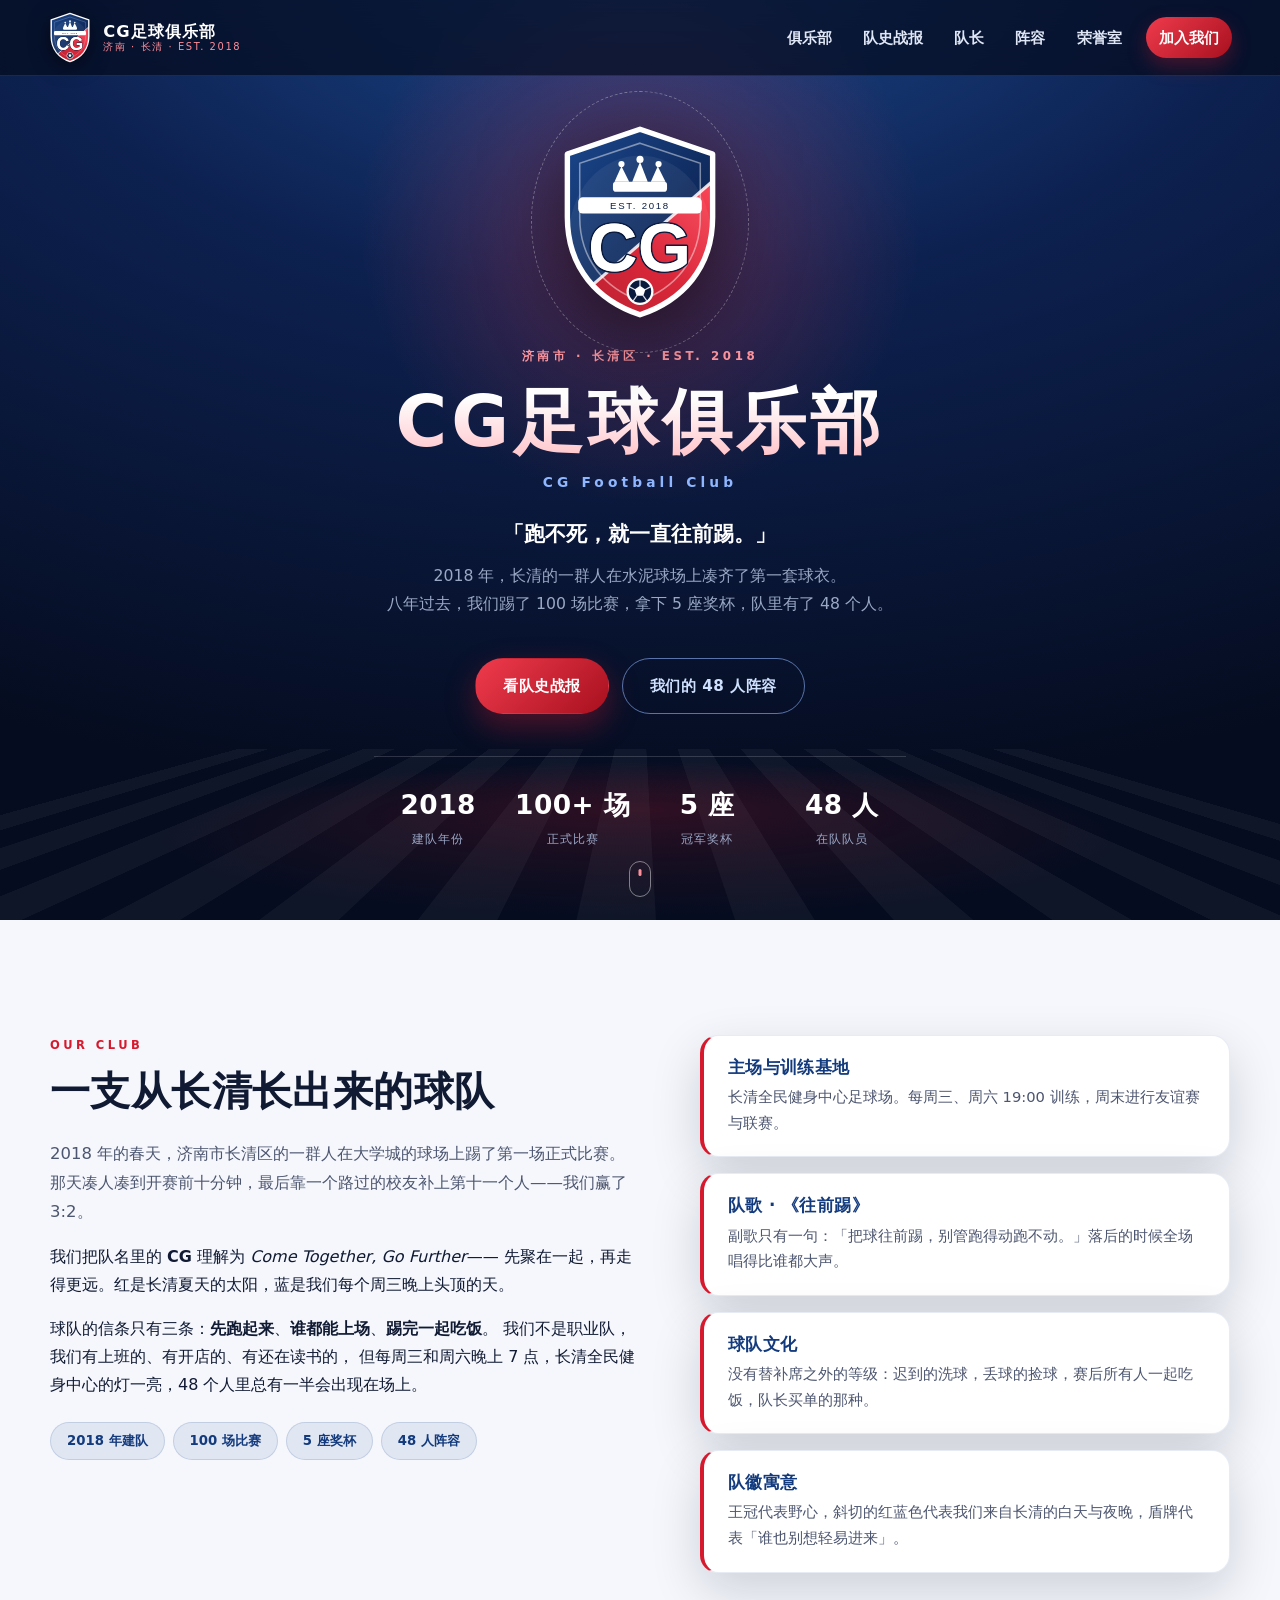
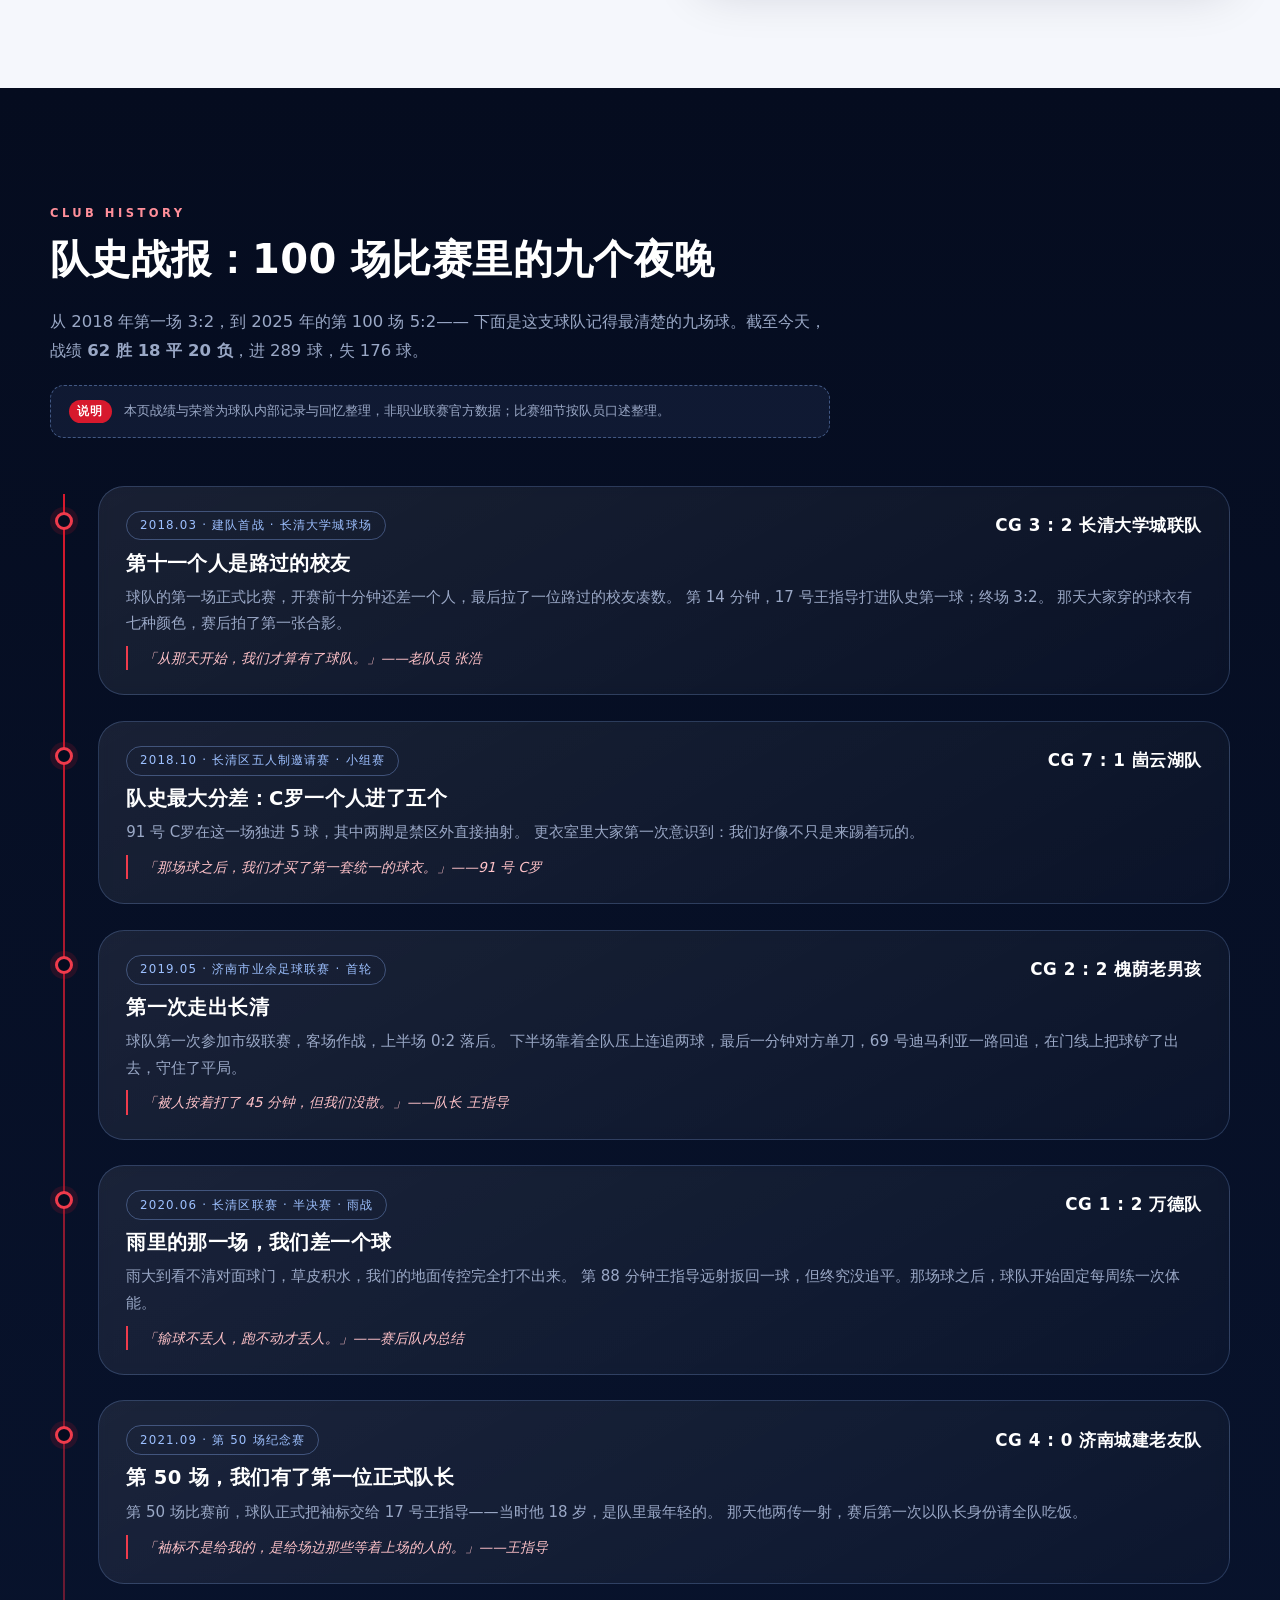
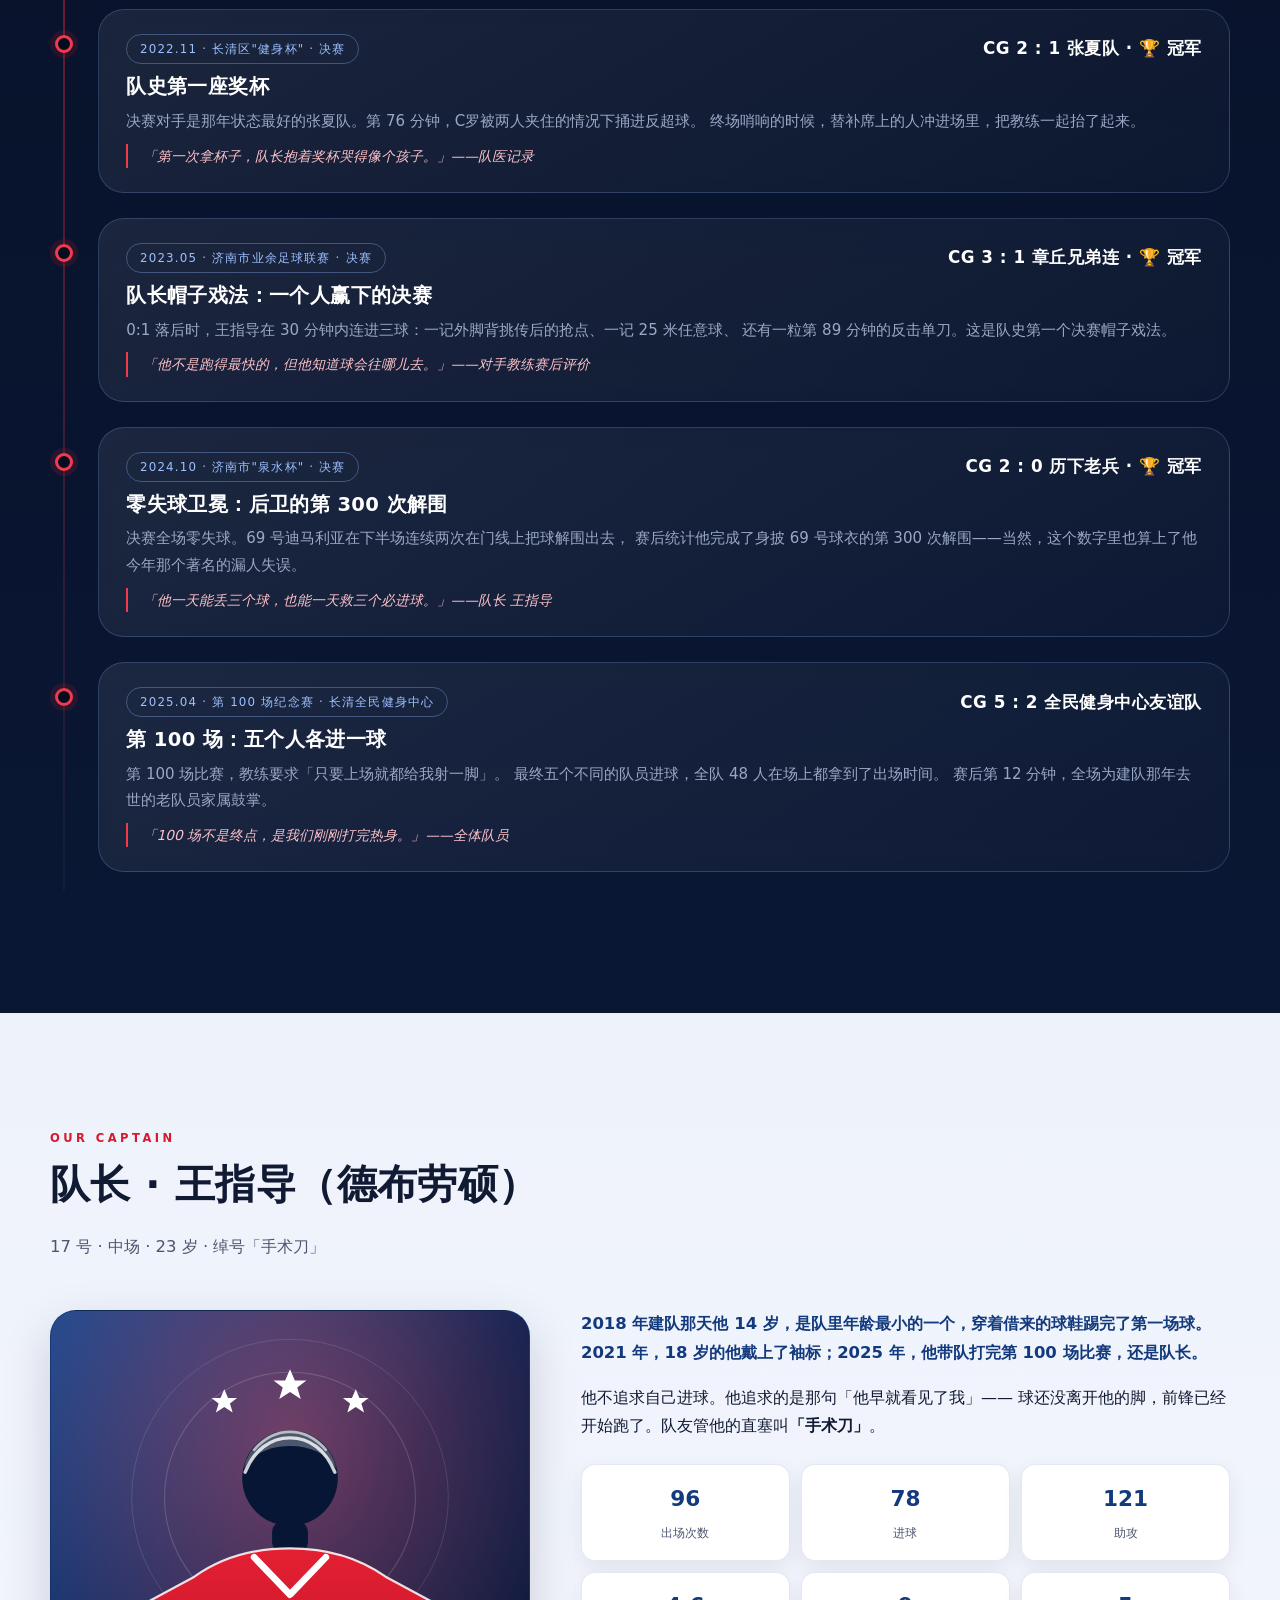
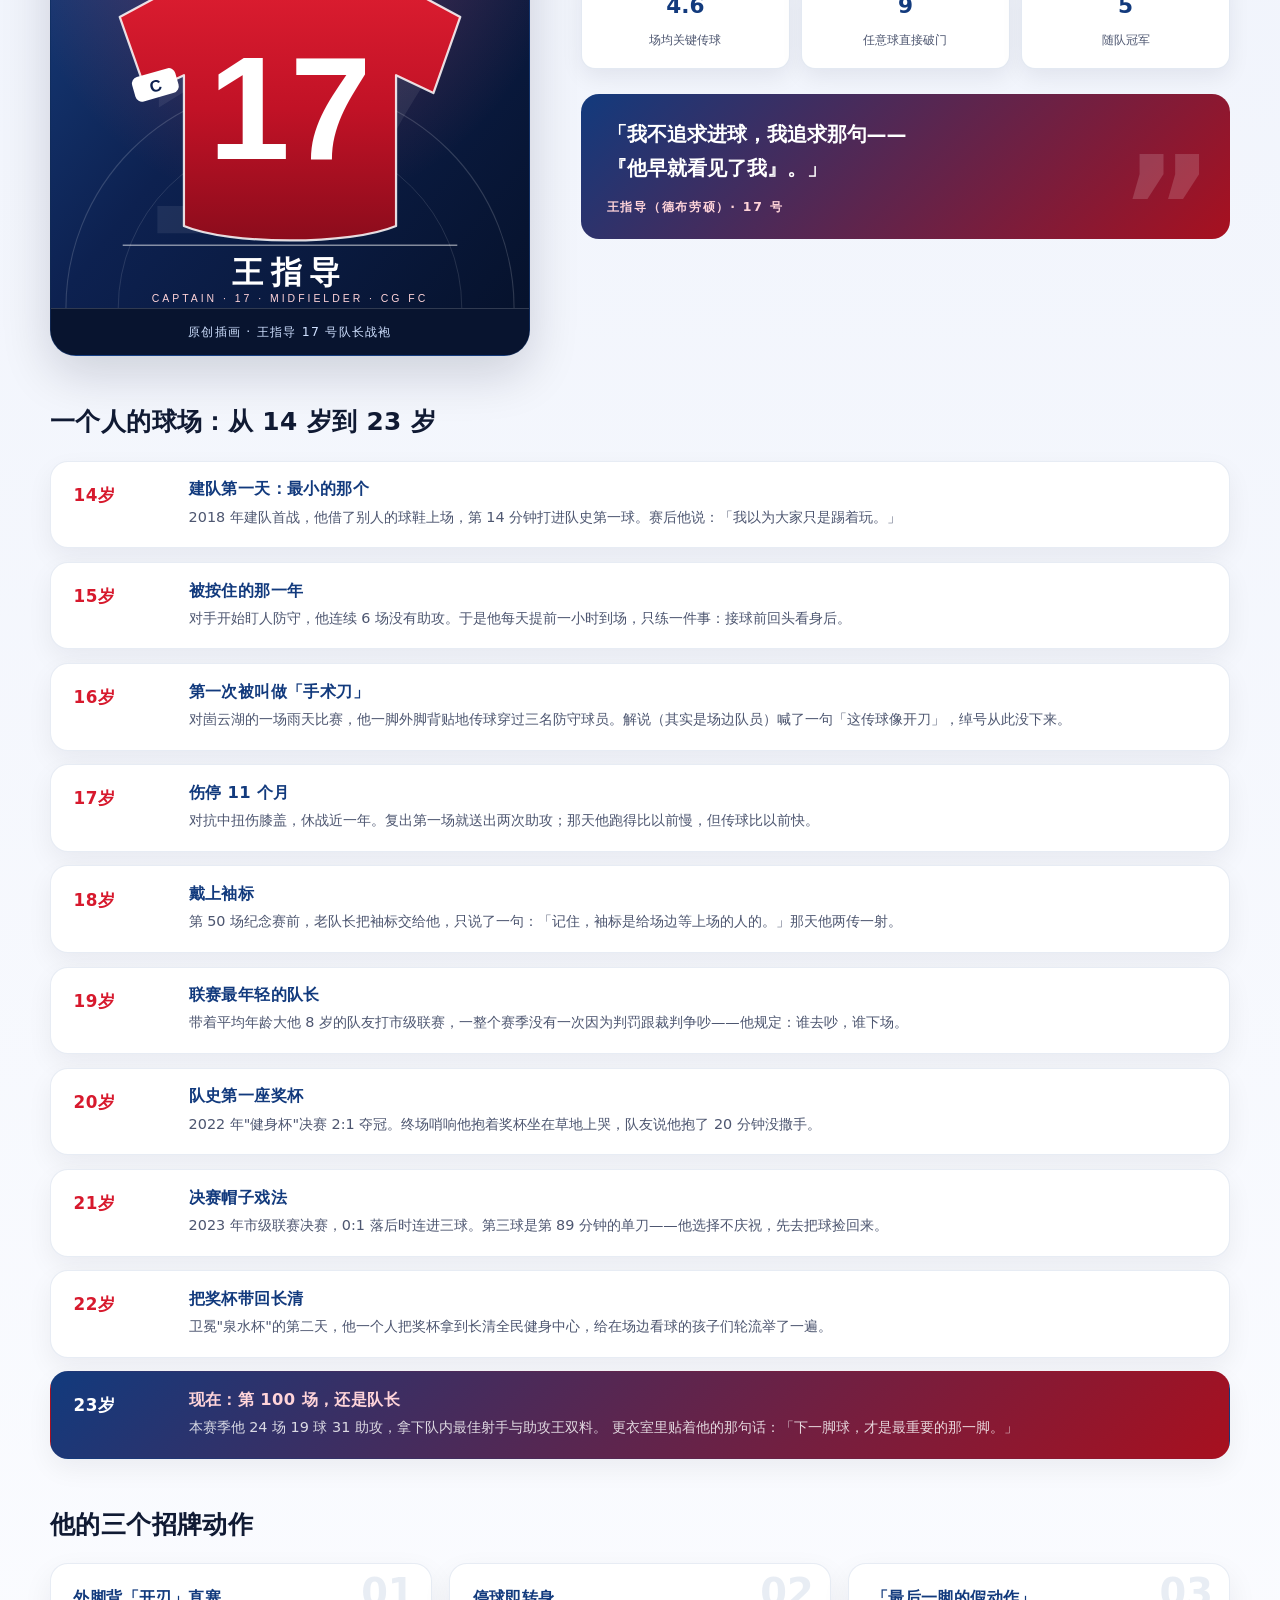
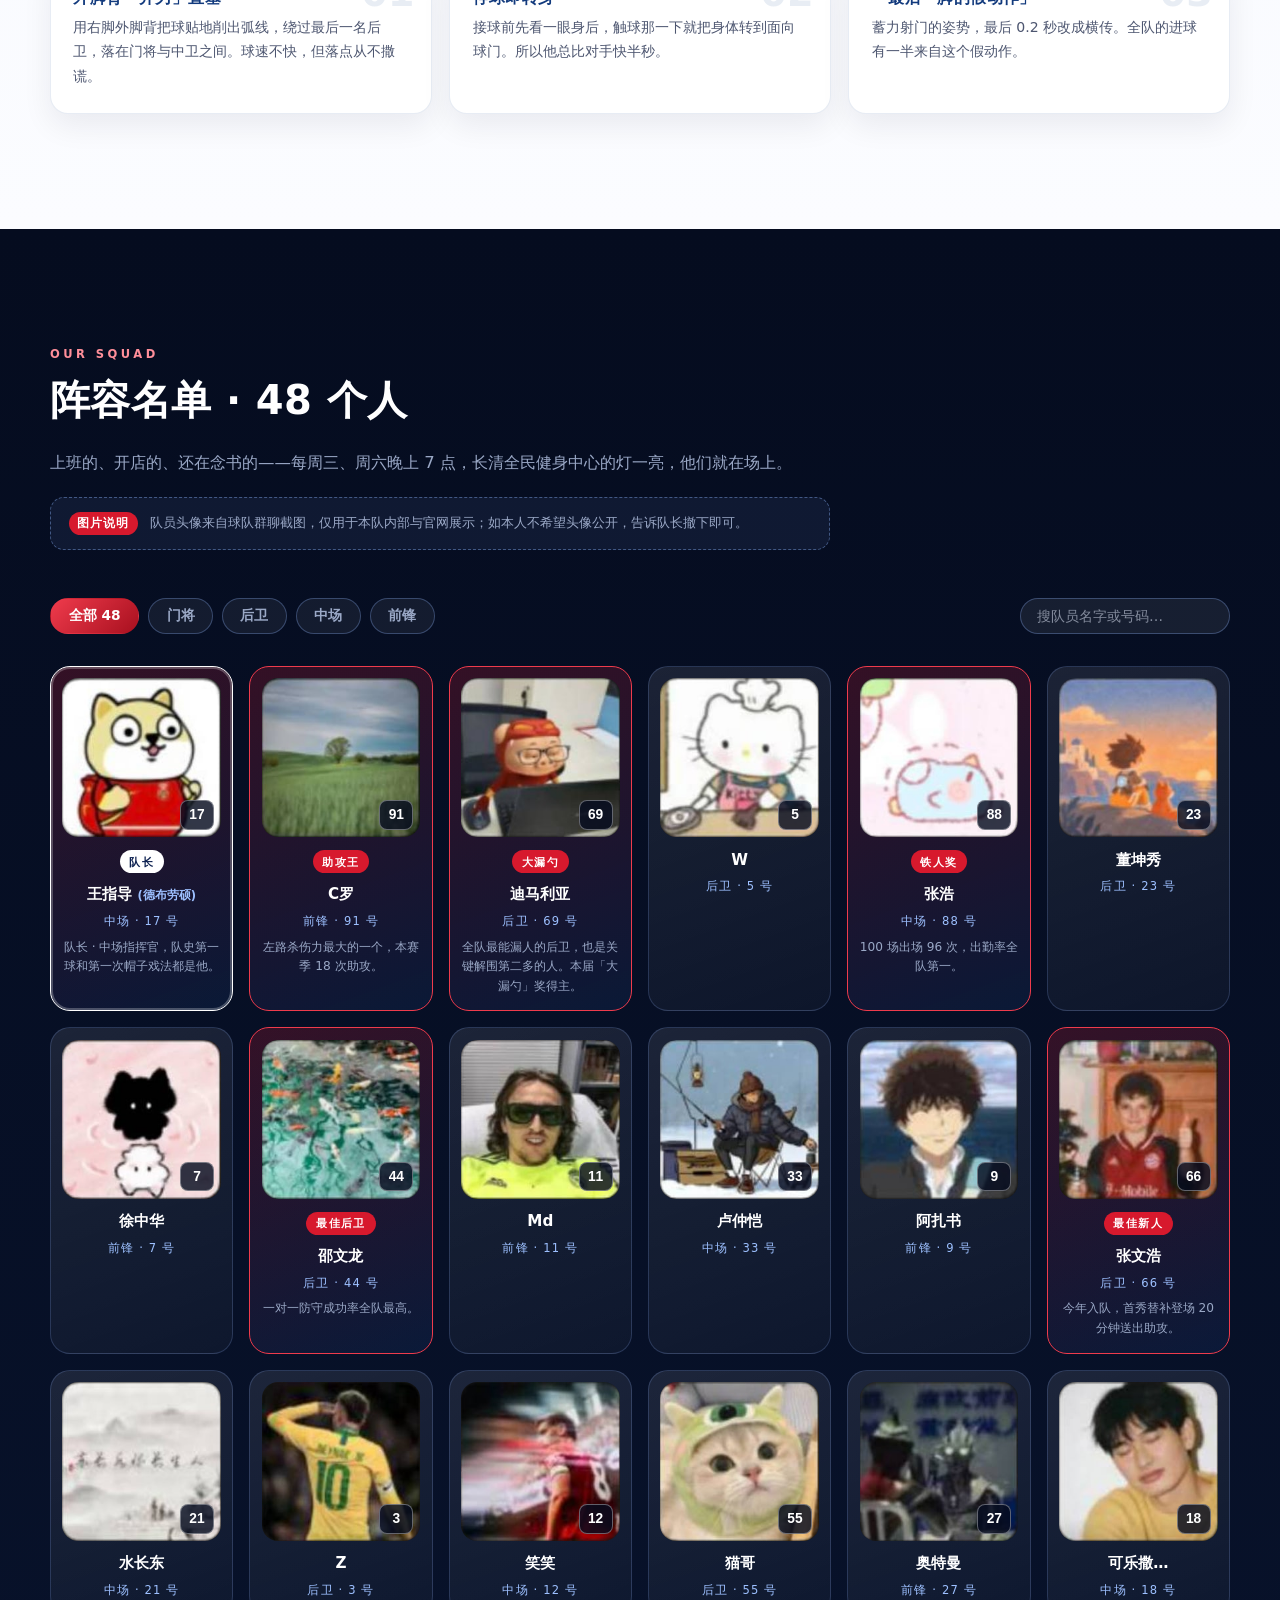
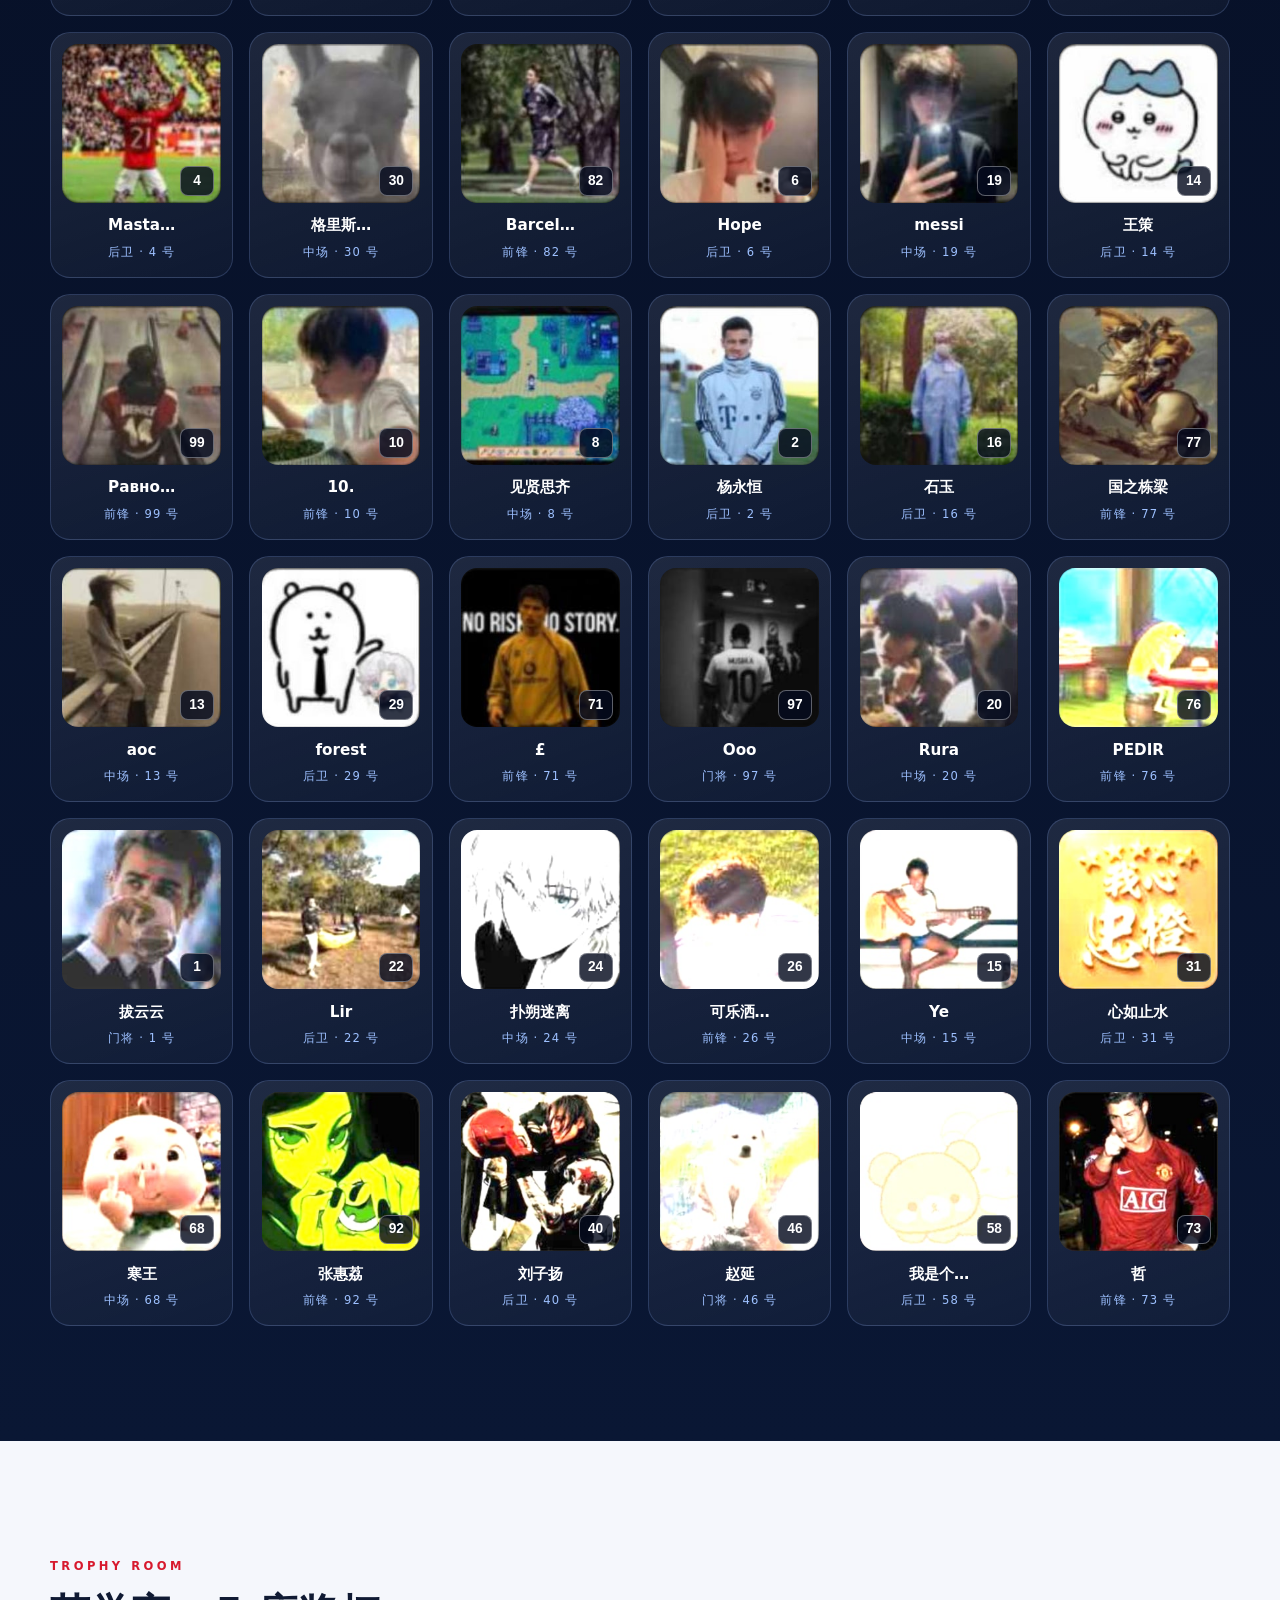
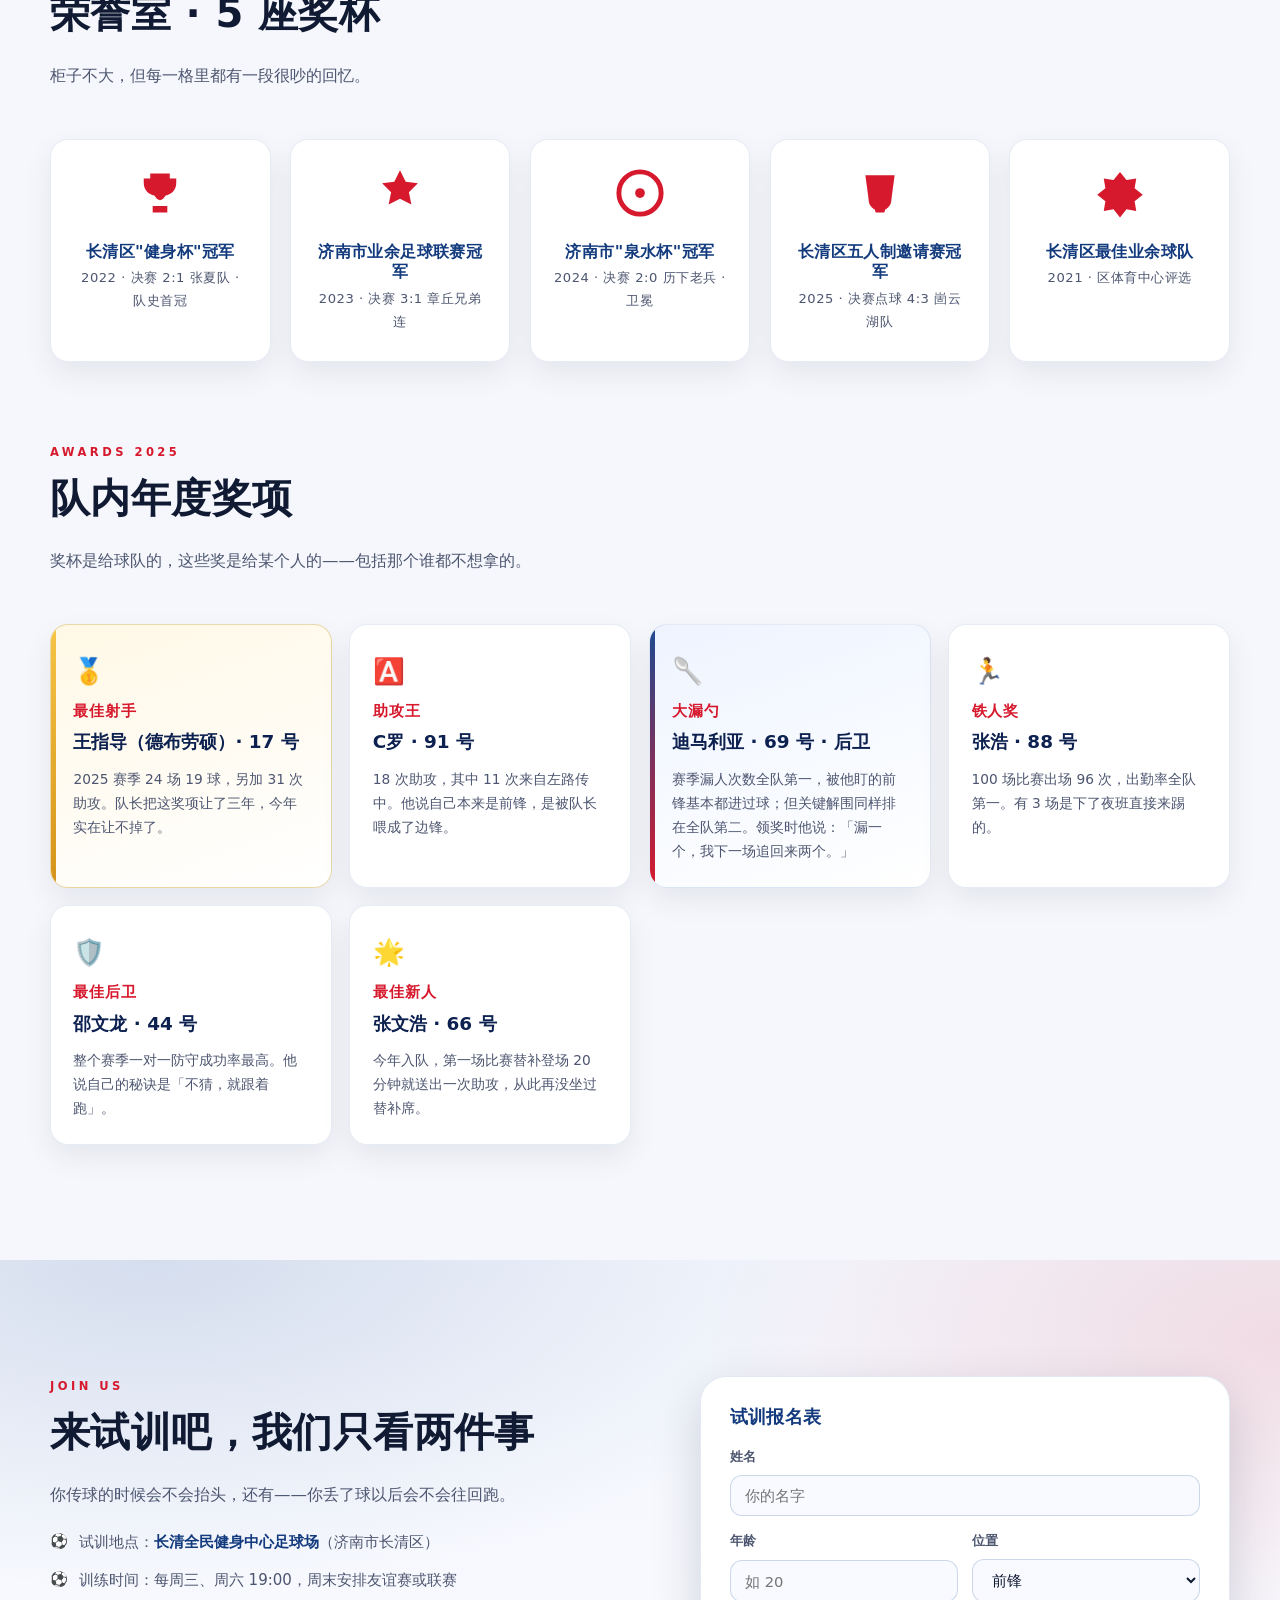
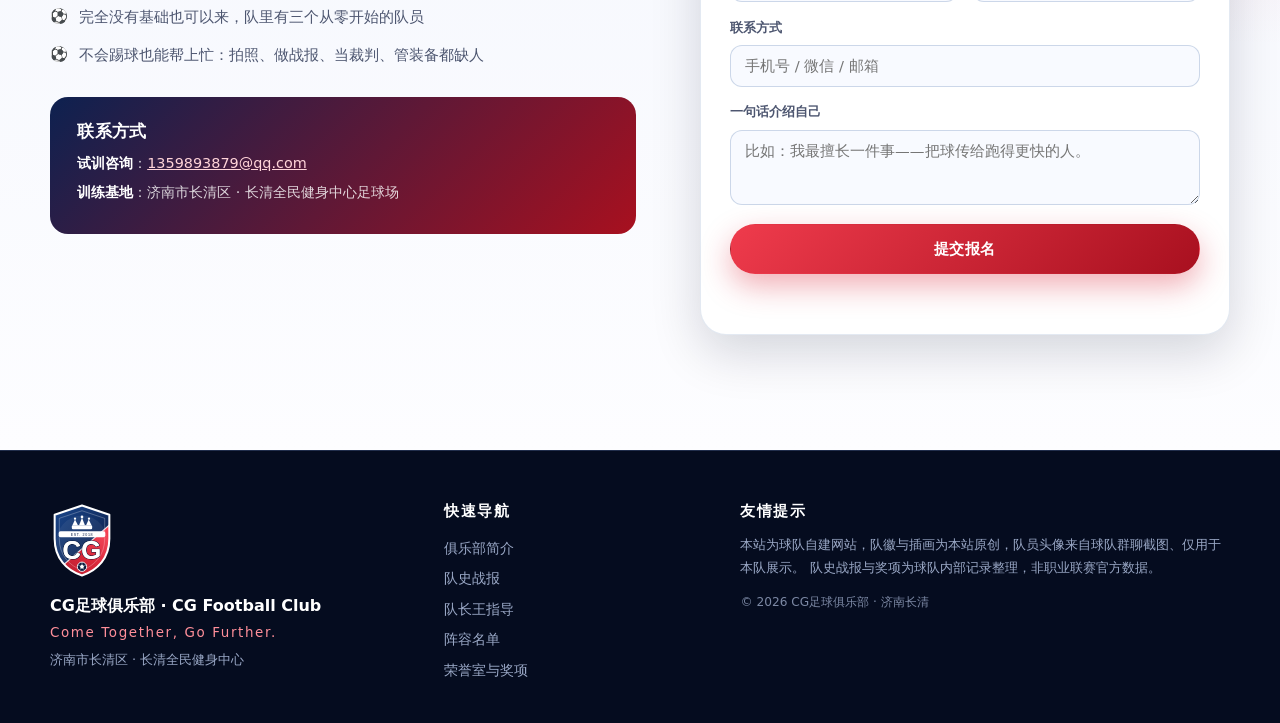
==== commit e228b1fa: "更新网站内容 2026-10-08 22:05" ====
--- a/index.html
+++ b/index.html
@@ -198,7 +198,7 @@
             <h3>第一次走出长清</h3>
             <p>
               球队第一次参加市级联赛，客场作战，上半场 0:2 落后。
-              下半场靠着全队压上连追两球，最后一分钟 69 号迪马利亚连扑两脚近距离射门，守住了平局。
+              下半场靠着全队压上连追两球，最后一分钟对方单刀，69 号迪马利亚一路回追，在门线上把球铲了出去，守住了平局。
             </p>
             <p class="quote">「被人按着打了 45 分钟，但我们没散。」——队长 王指导</p>
           </div>
@@ -275,10 +275,10 @@
               <span class="tag">2024.10 · 济南市"泉水杯" · 决赛</span>
               <span class="score">CG 2 : 0 历下老兵 · 🏆 冠军</span>
             </div>
-            <h3>零失球卫冕：门将的第 300 次扑救</h3>
-            <p>
-              决赛全场零失球。69 号迪马利亚在下半场连续封出两个单刀，
-              赛后官方统计他完成了身披 69 号球衣的第 300 次扑救——顺便，也包括他今年那个著名的"漏勺"失误。
+            <h3>零失球卫冕：后卫的第 300 次解围</h3>
+            <p>
+              决赛全场零失球。69 号迪马利亚在下半场连续两次在门线上把球解围出去，
+              赛后统计他完成了身披 69 号球衣的第 300 次解围——当然，这个数字里也算上了他今年那个著名的漏人失误。
             </p>
             <p class="quote">「他一天能丢三个球，也能一天救三个必进球。」——队长 王指导</p>
           </div>
@@ -551,8 +551,8 @@
         <article class="award award--fun reveal">
           <span class="award__icon">🥄</span>
           <h3>大漏勺</h3>
-          <p class="award__name">迪马利亚 · 69 号 · 门将</p>
-          <p class="award__desc">赛季丢球全队最多，但扑救也是全队最多。领奖的时候他说：「不丢球，你们哪来的逆转。」</p>
+          <p class="award__name">迪马利亚 · 69 号 · 后卫</p>
+          <p class="award__desc">赛季漏人次数全队第一，被他盯的前锋基本都进过球；但关键解围同样排在全队第二。领奖时他说：「漏一个，我下一场追回来两个。」</p>
         </article>
         <article class="award reveal">
           <span class="award__icon">🏃</span>
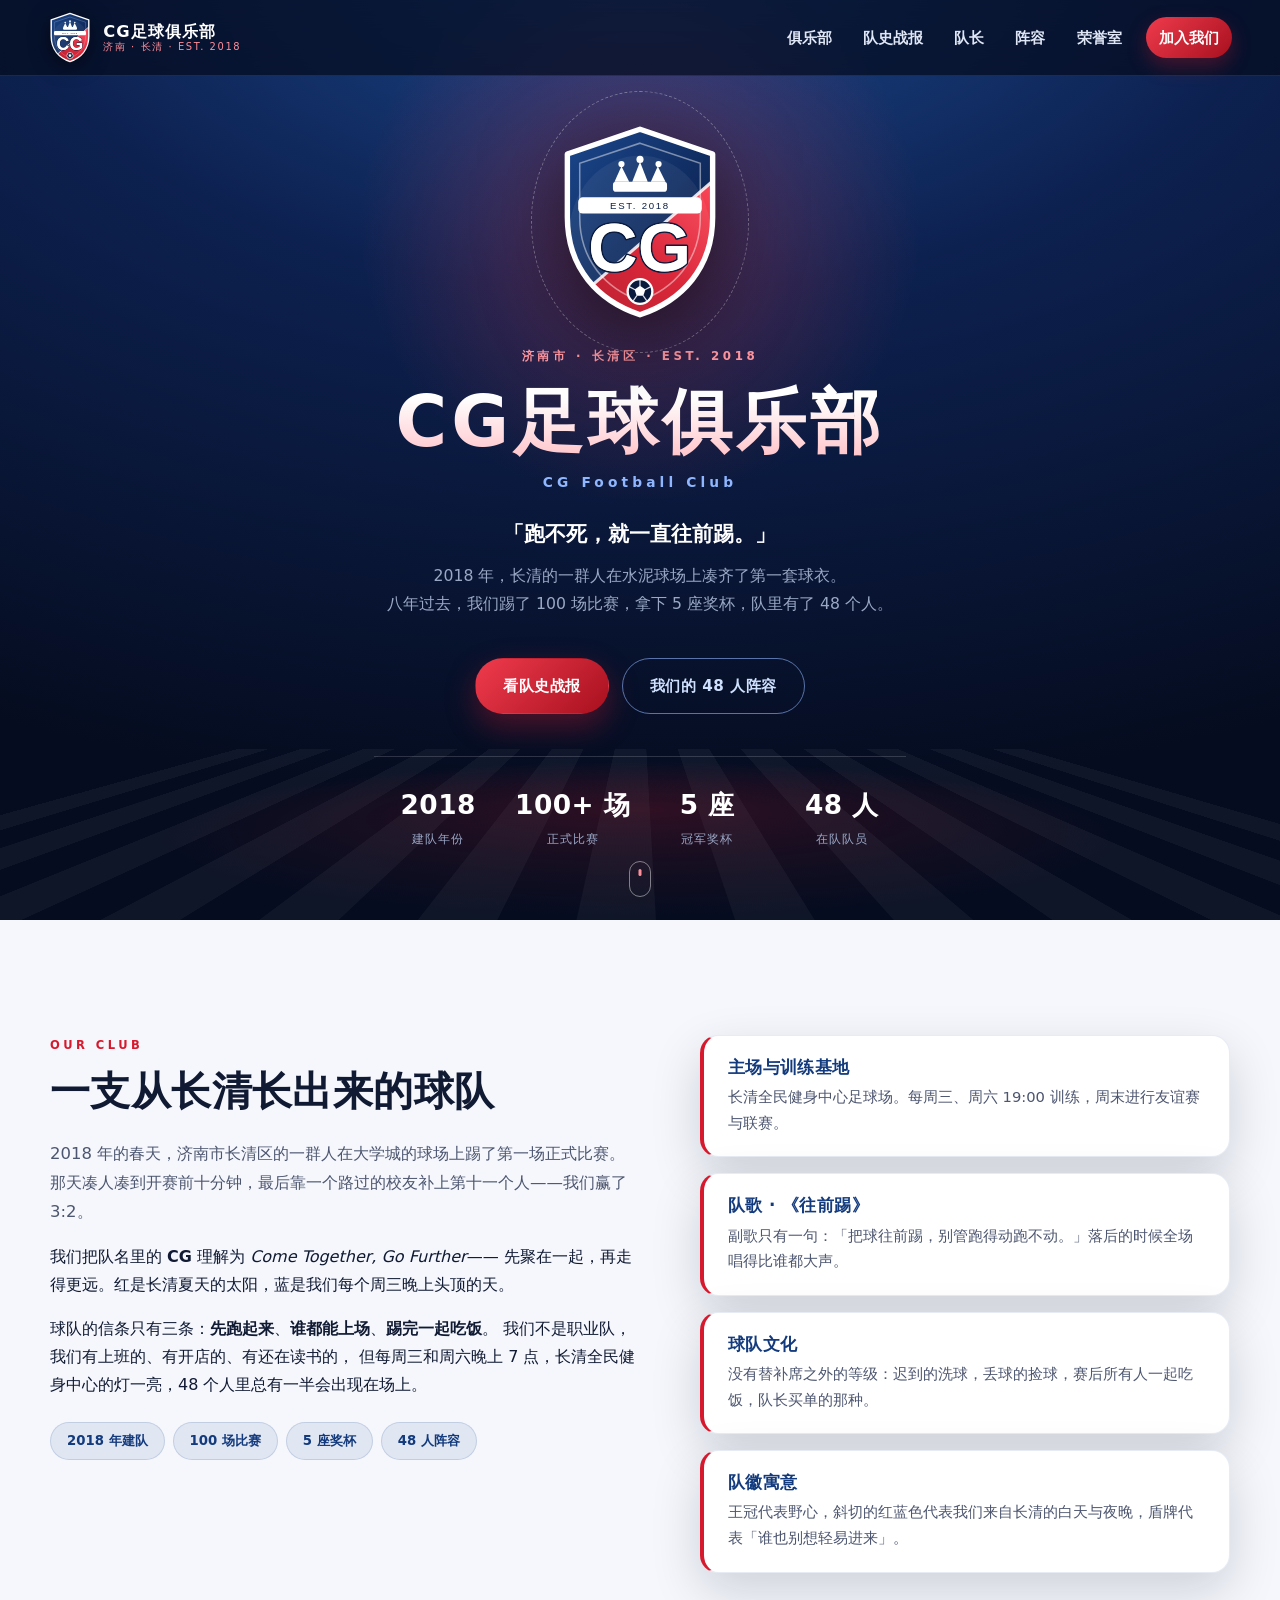
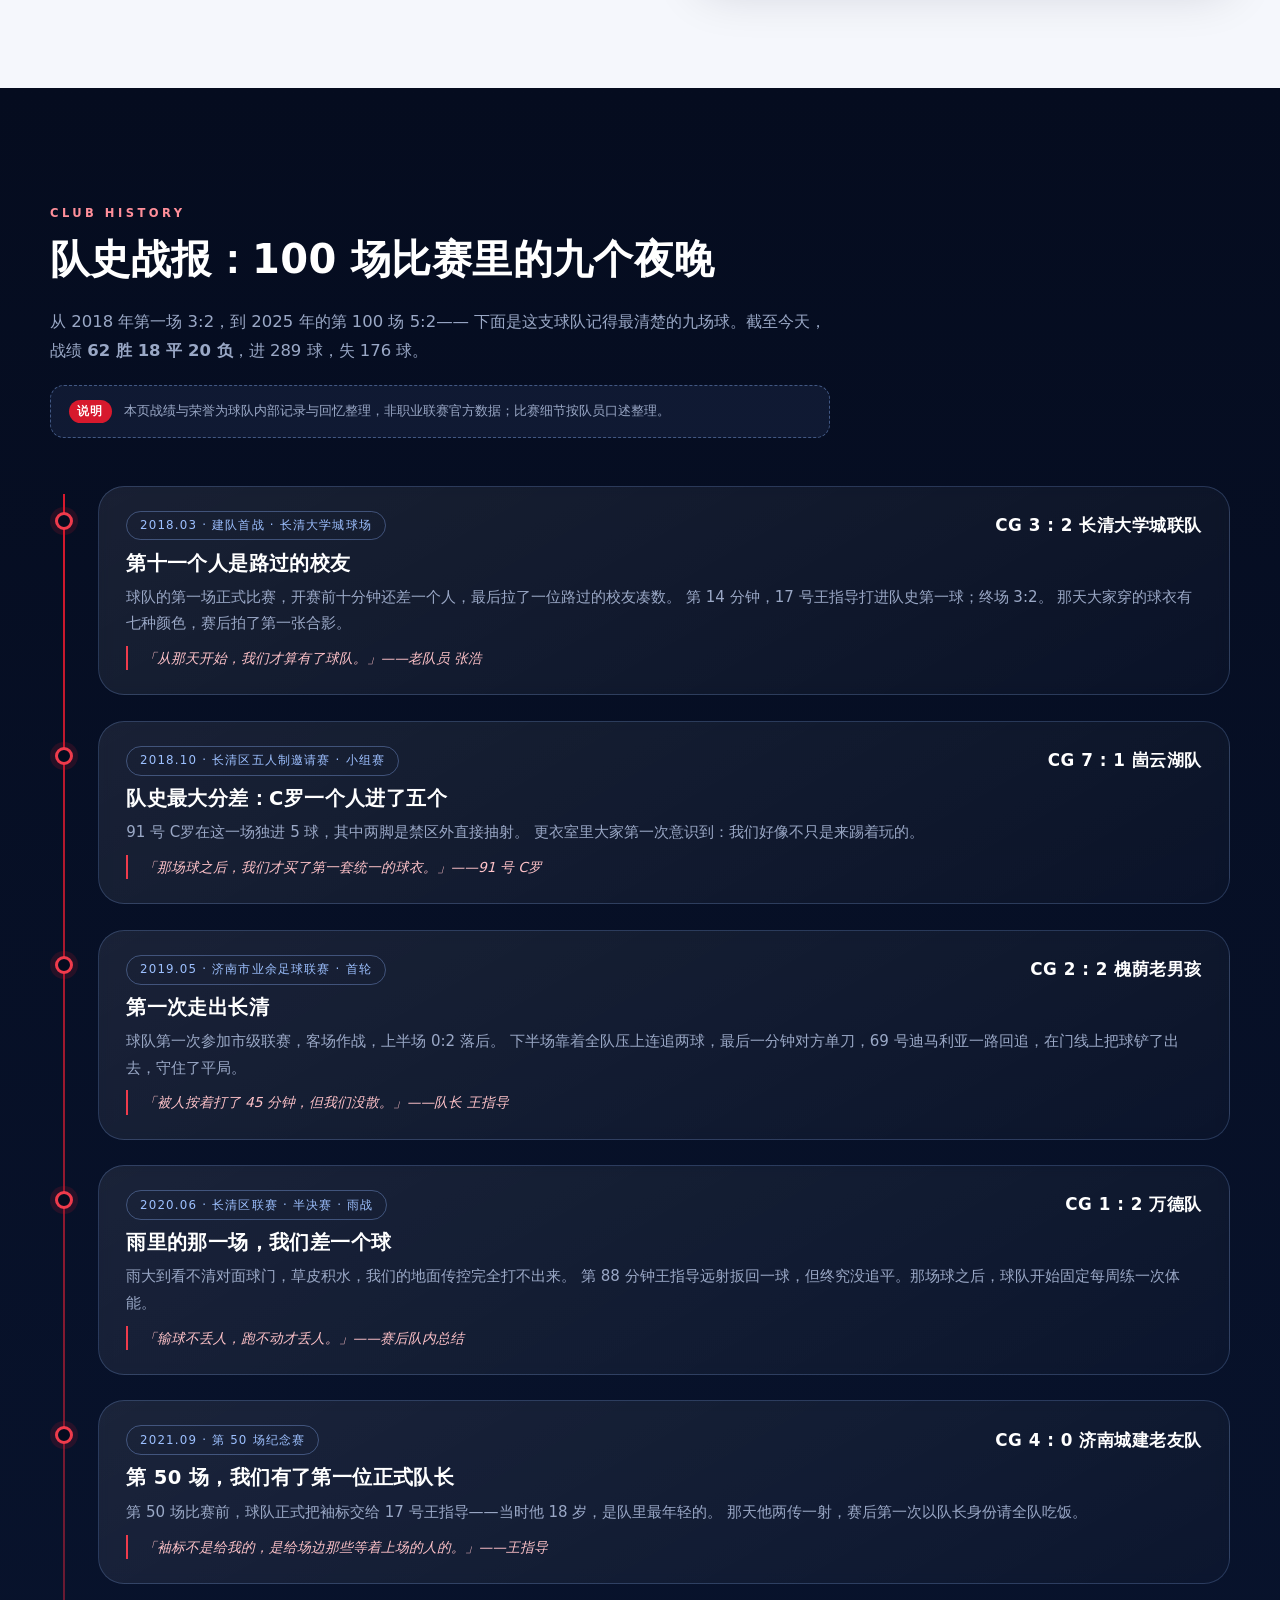
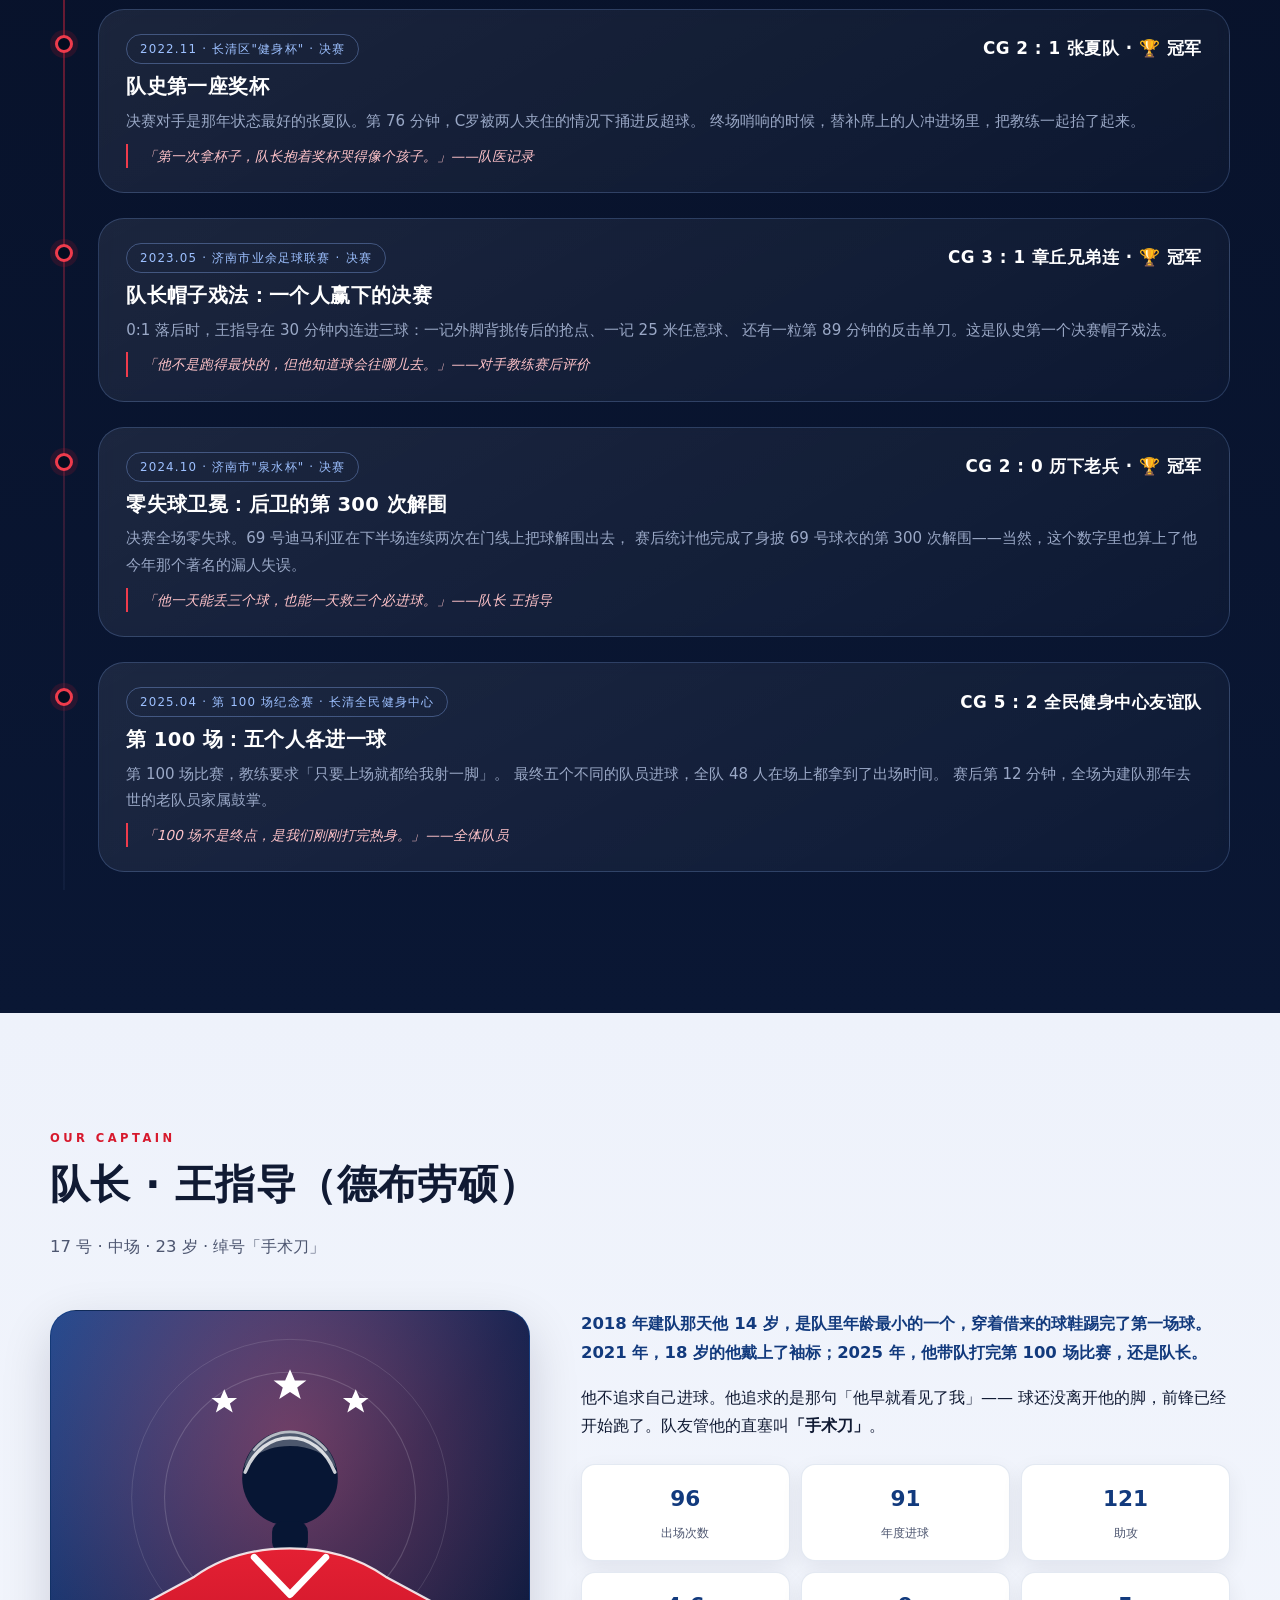
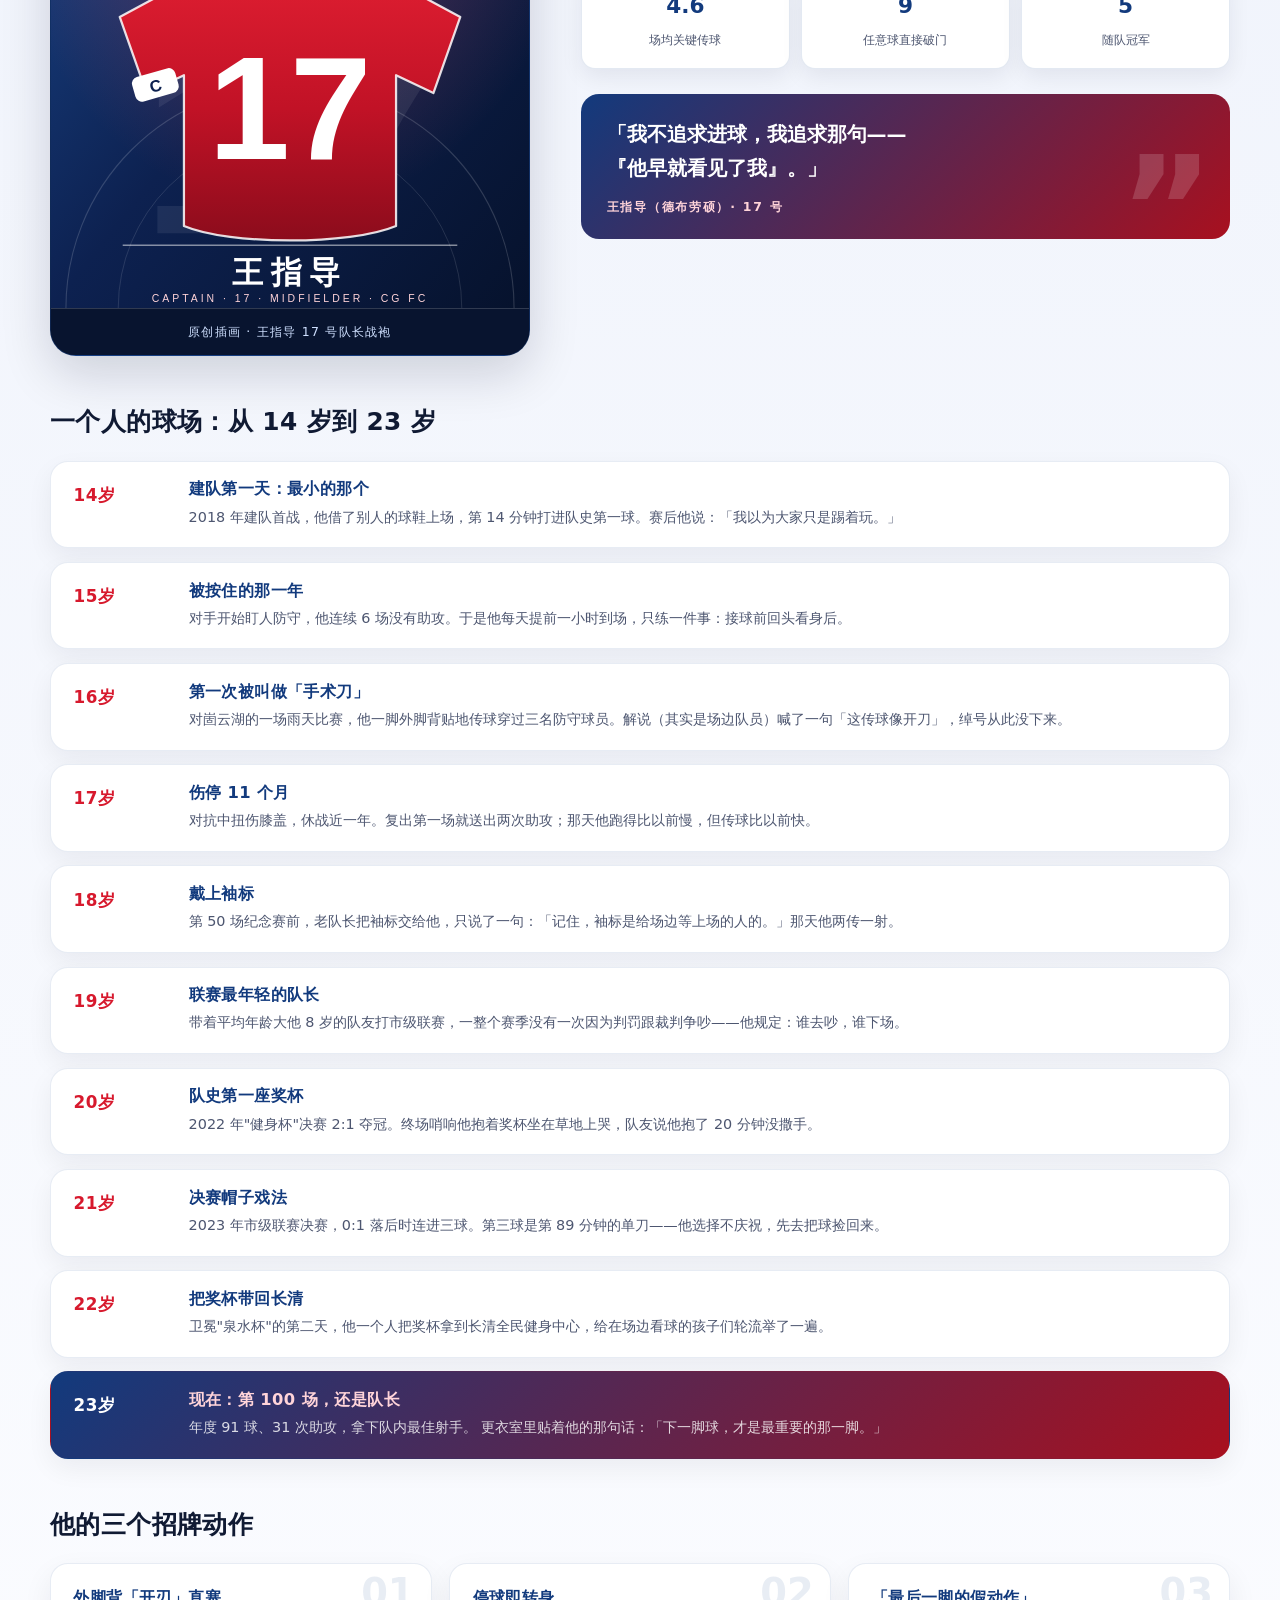
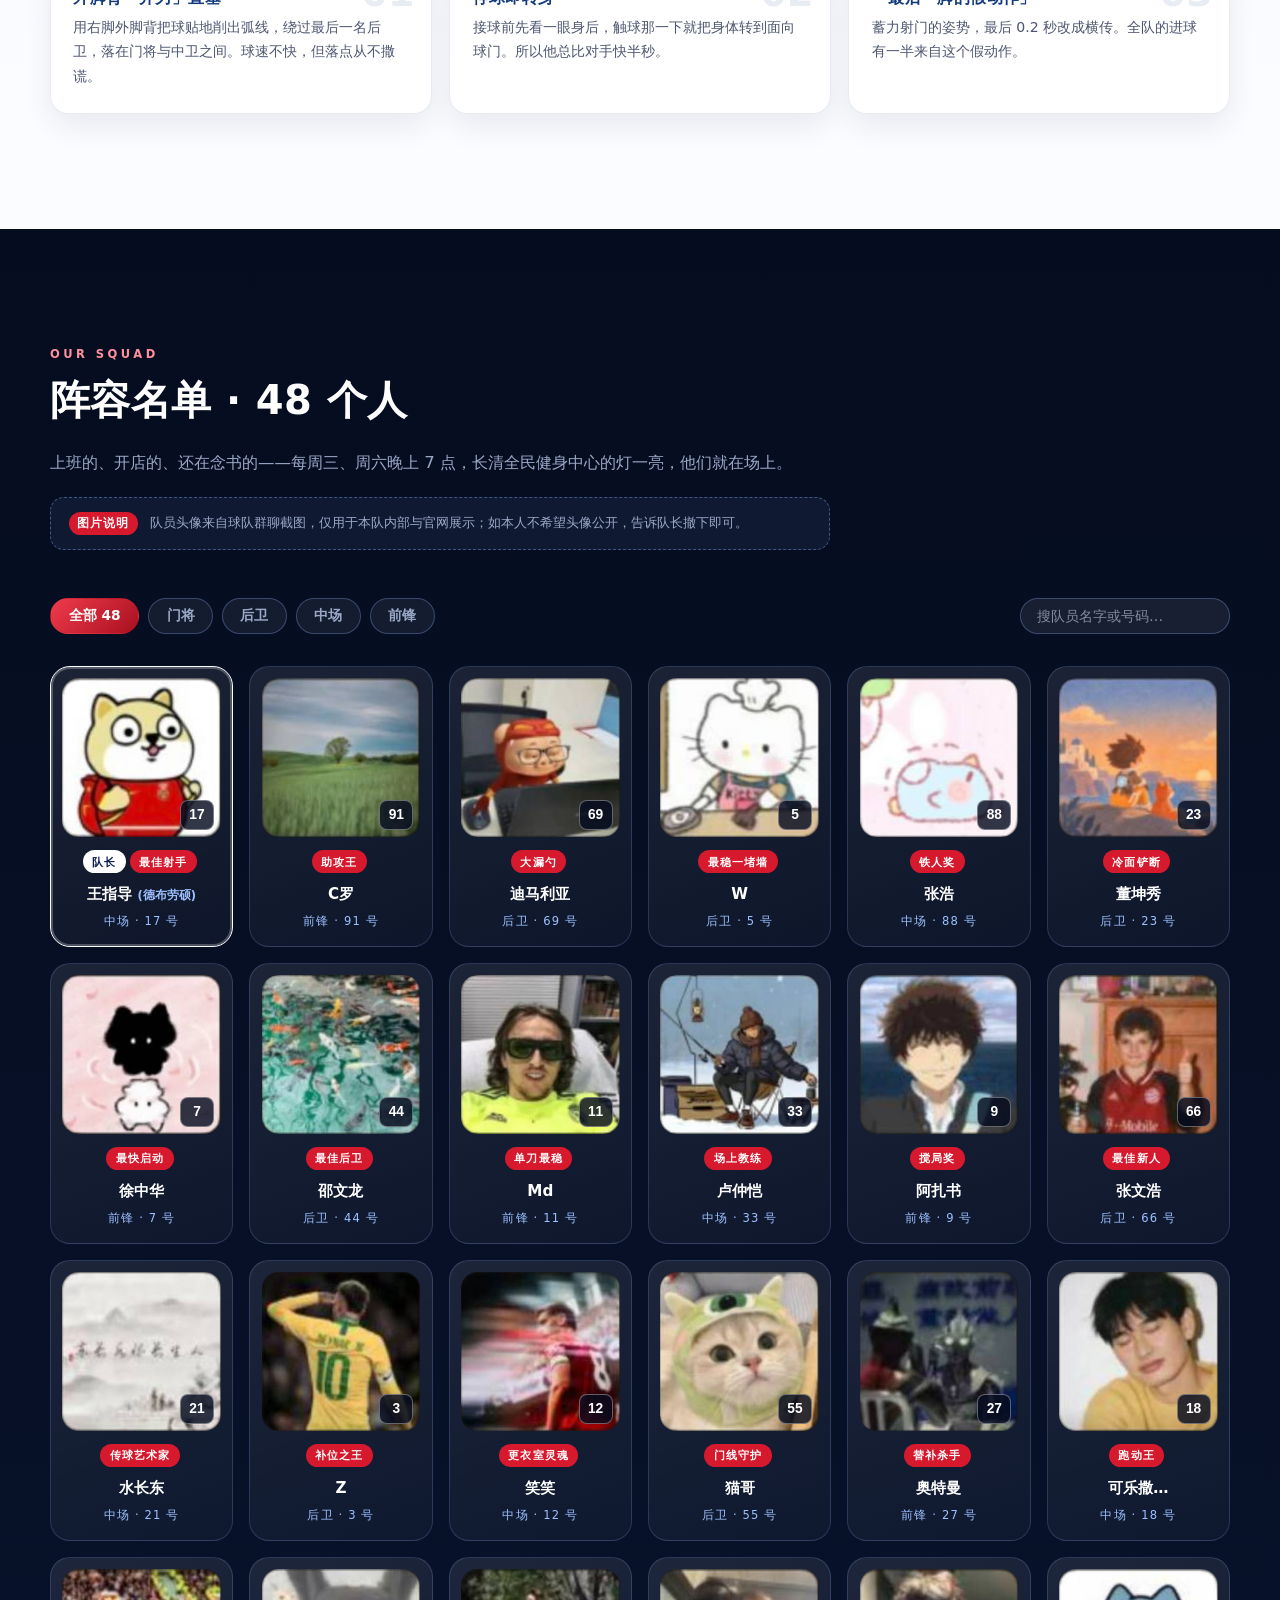
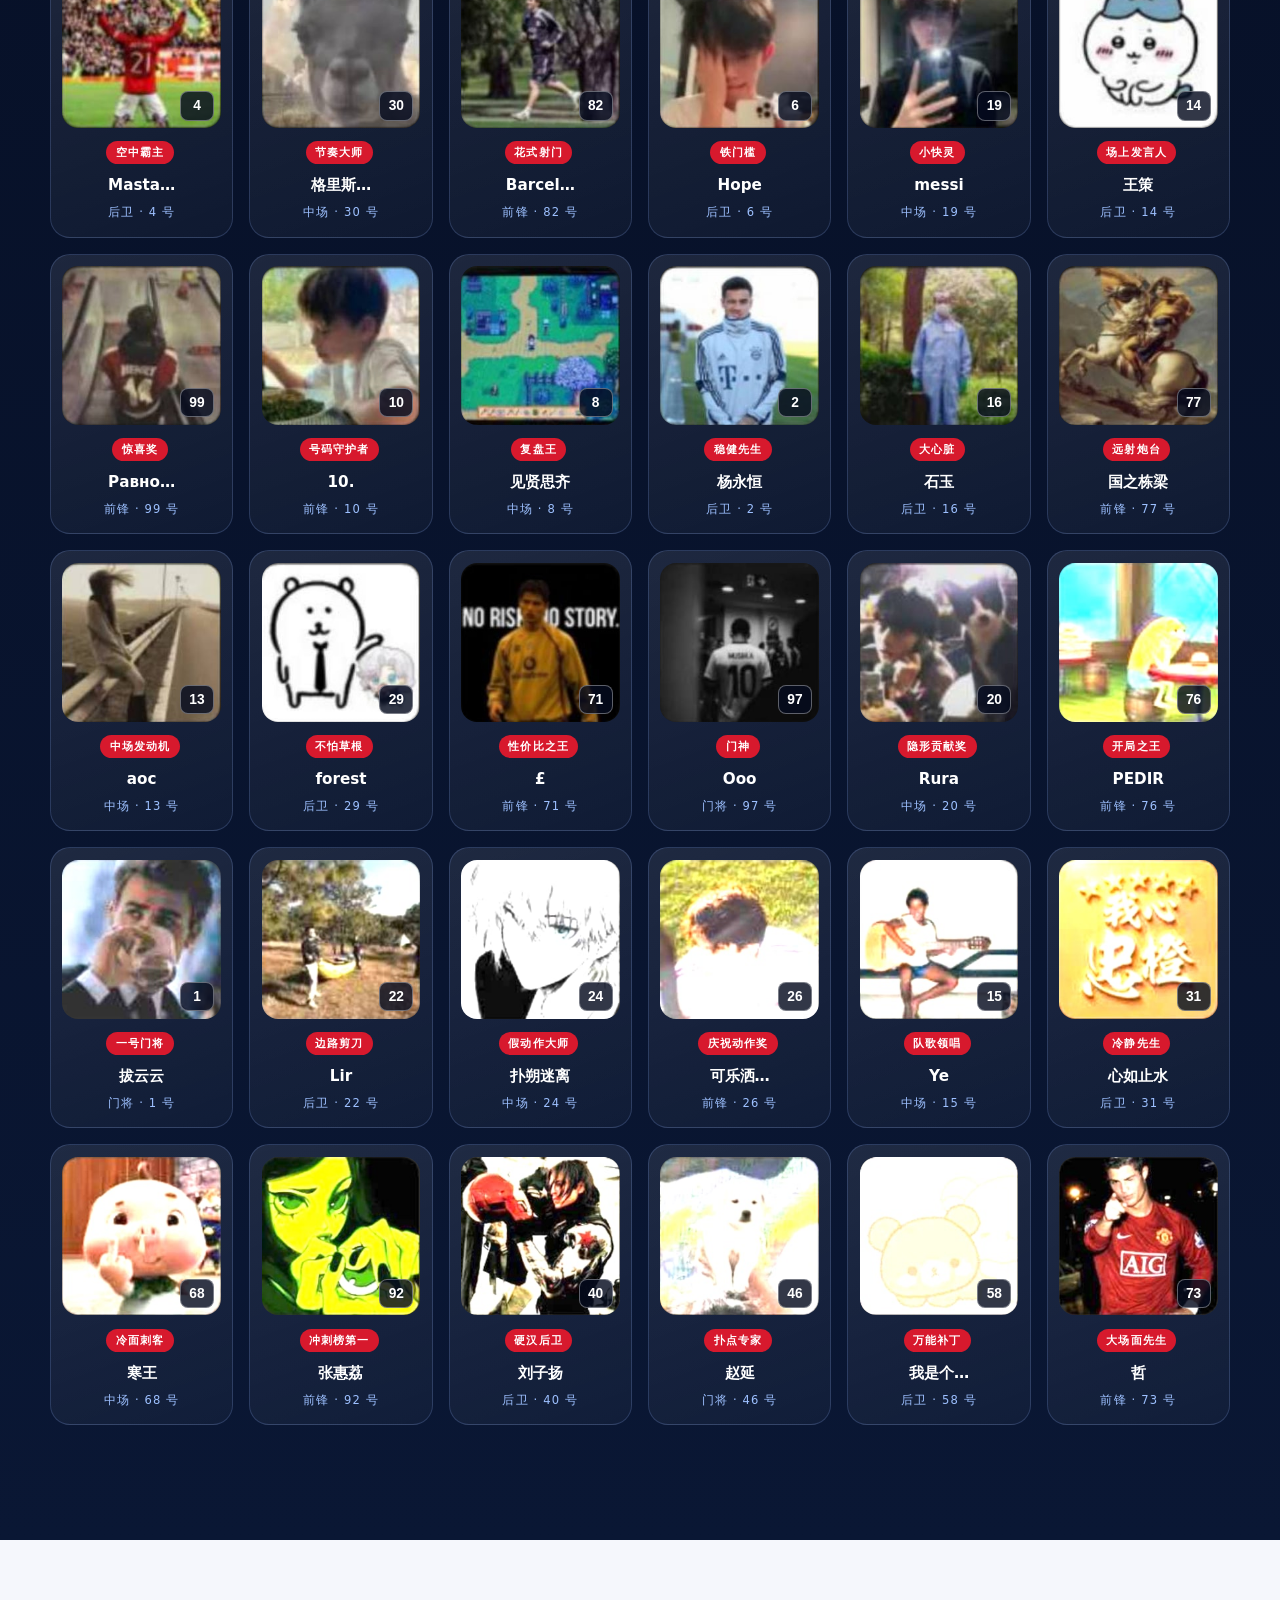
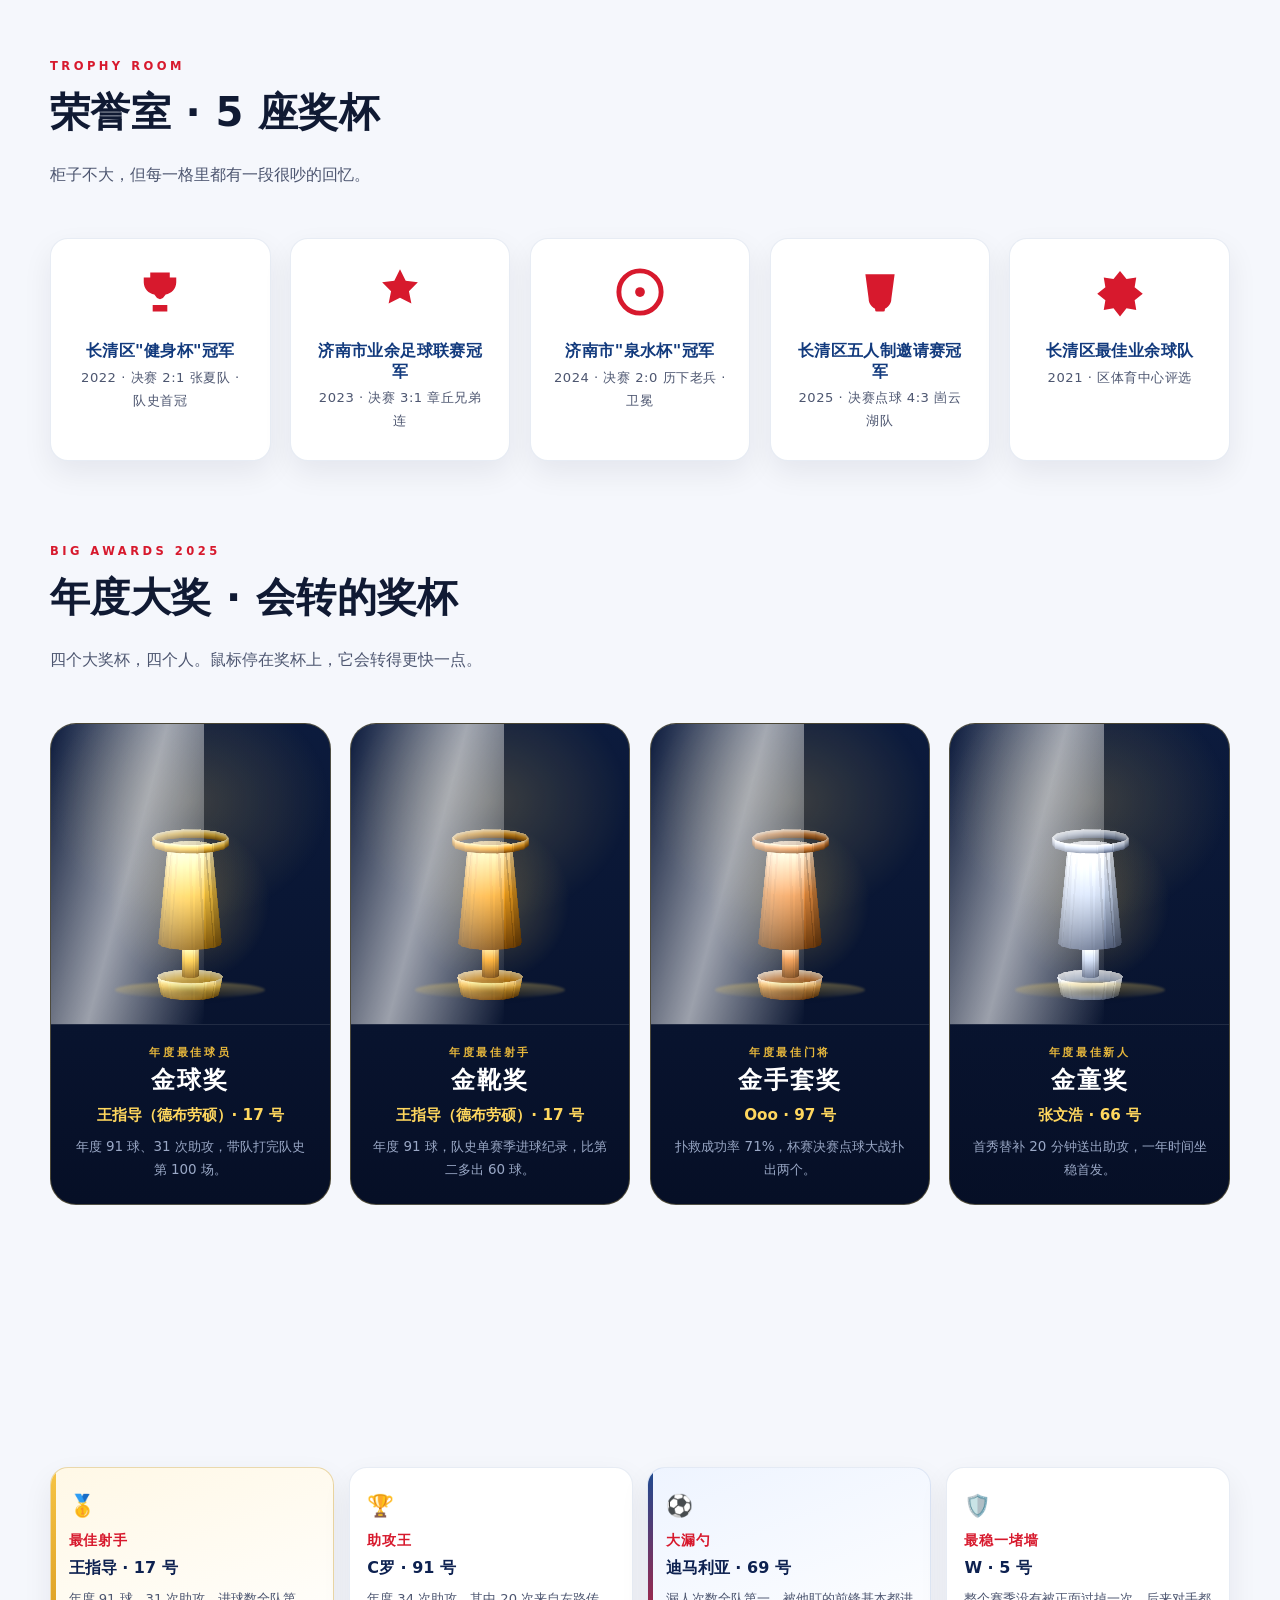
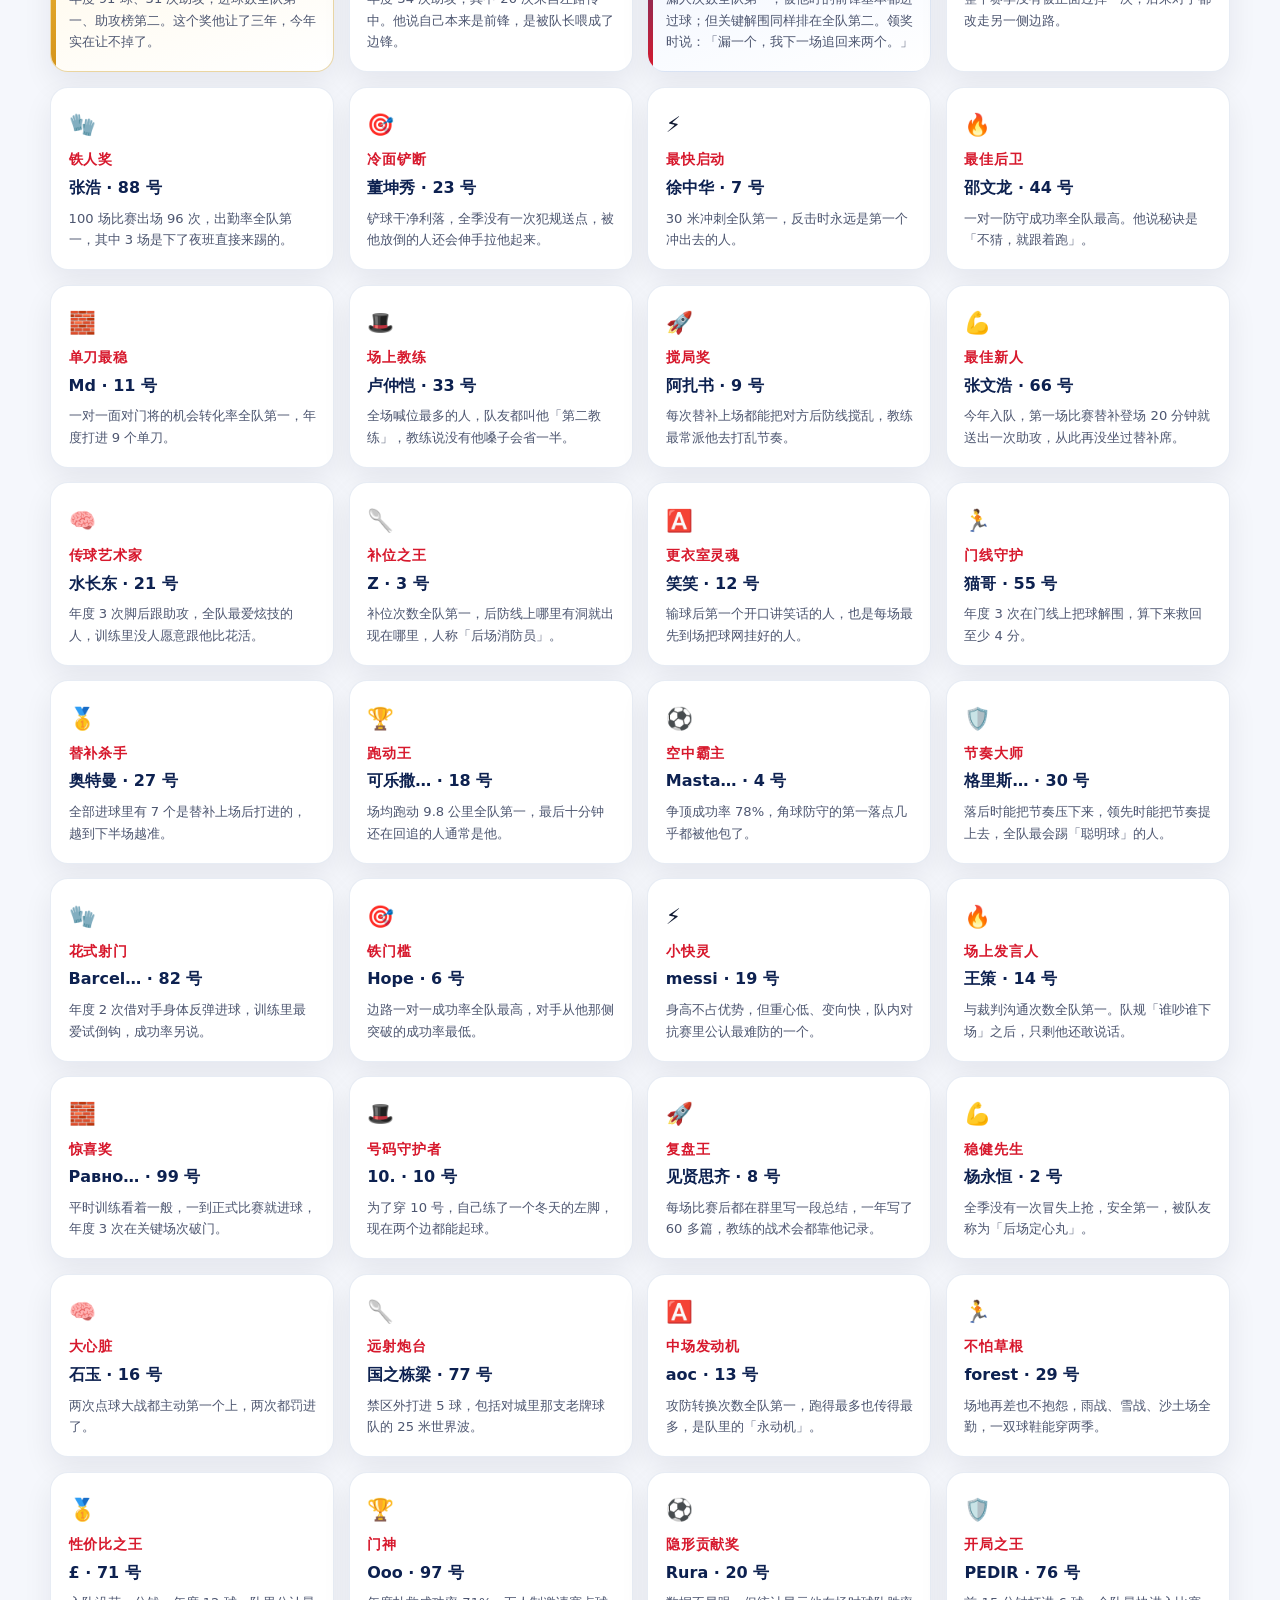
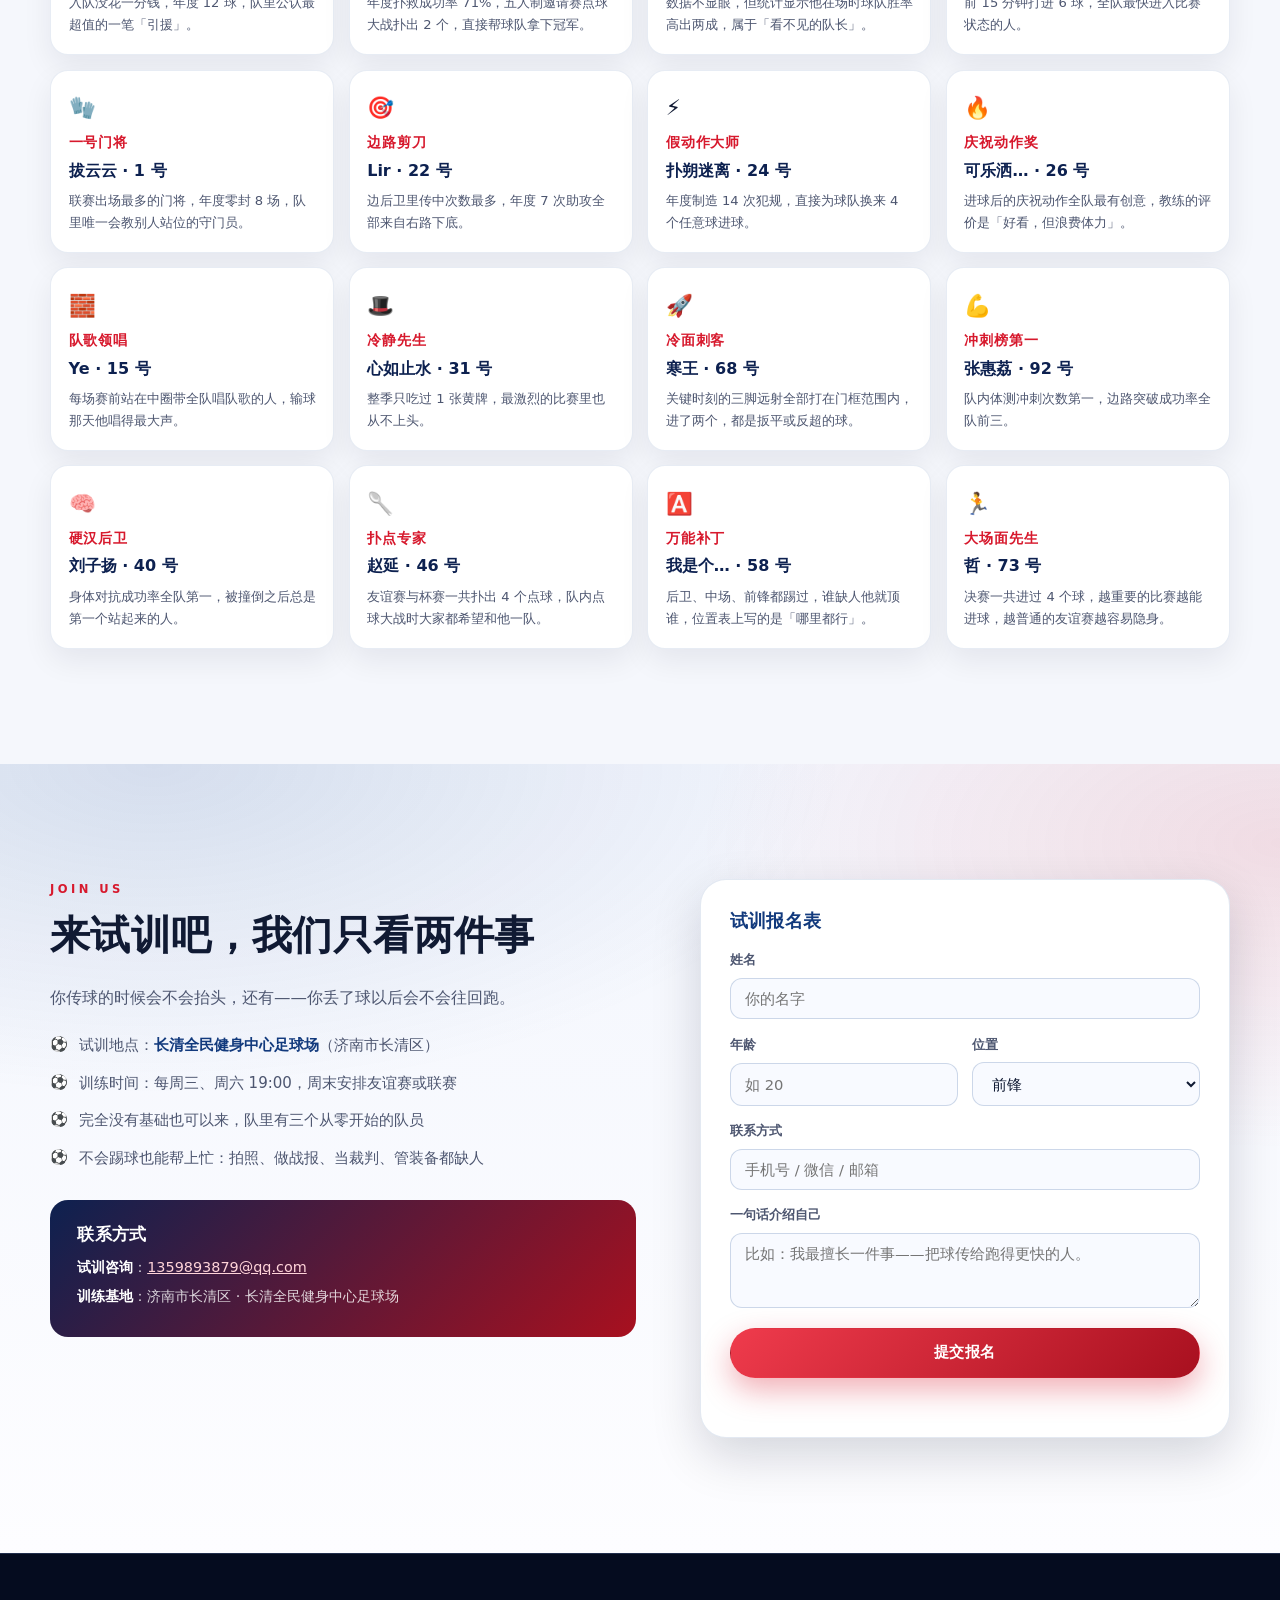
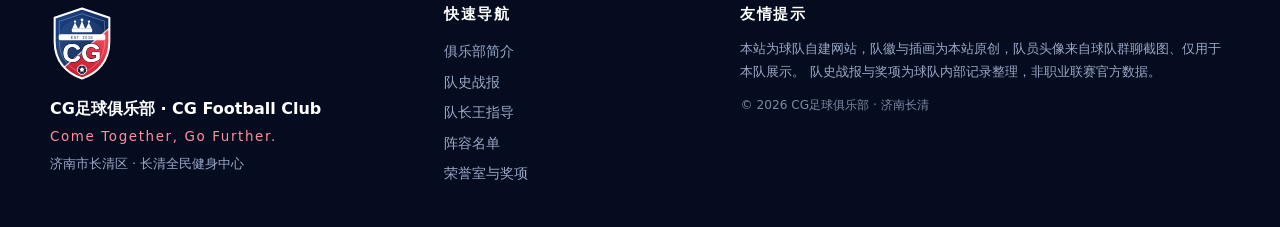
==== commit c6e0bae5: "更新网站内容 2026-10-08 22:19" ====
--- a/index.html
+++ b/index.html
@@ -333,7 +333,7 @@
 
           <ul class="data-grid reveal">
             <li><b>96</b><span>出场次数</span></li>
-            <li><b>78</b><span>进球</span></li>
+            <li><b>91</b><span>年度进球</span></li>
             <li><b>121</b><span>助攻</span></li>
             <li><b>4.6</b><span>场均关键传球</span></li>
             <li><b>9</b><span>任意球直接破门</span></li>
@@ -416,7 +416,7 @@
           <span class="life__year">23岁</span>
           <div class="life__text">
             <h4>现在：第 100 场，还是队长</h4>
-            <p>本赛季他 24 场 19 球 31 助攻，拿下队内最佳射手与助攻王双料。
+            <p>年度 91 球、31 次助攻，拿下队内最佳射手。
               更衣室里贴着他的那句话：「下一脚球，才是最重要的那一脚。」</p>
           </div>
         </li>
@@ -528,50 +528,31 @@
         </article>
       </div>
 
+      <!-- 年度大奖 · 3D 奖杯 -->
+      <header class="section-head section-head--sub reveal">
+        <p class="eyebrow">BIG AWARDS 2025</p>
+        <h2>年度大奖 · 会转的奖杯</h2>
+        <p class="lead">
+          四个大奖杯，四个人。鼠标停在奖杯上，它会转得更快一点。
+        </p>
+      </header>
+
+      <div class="big-awards" id="bigAwards">
+        <!-- 由 JavaScript 生成 3D 奖杯 -->
+      </div>
+
       <!-- 年度奖项 -->
       <header class="section-head section-head--sub reveal">
         <p class="eyebrow">AWARDS 2025</p>
-        <h2>队内年度奖项</h2>
-        <p class="lead">奖杯是给球队的，这些奖是给某个人的——包括那个谁都不想拿的。</p>
+        <h2>队内年度奖项 · 一人一个</h2>
+        <p class="lead">
+          奖杯是给球队的，这些奖是给每个人的：<b data-award-count>48</b> 个队员，<b data-award-count>48</b> 个奖，
+          包括那个谁都不太想拿的。
+        </p>
       </header>
 
-      <div class="awards">
-        <article class="award award--gold reveal">
-          <span class="award__icon">🥇</span>
-          <h3>最佳射手</h3>
-          <p class="award__name">王指导（德布劳硕）· 17 号</p>
-          <p class="award__desc">2025 赛季 24 场 19 球，另加 31 次助攻。队长把这奖项让了三年，今年实在让不掉了。</p>
-        </article>
-        <article class="award reveal">
-          <span class="award__icon">🅰️</span>
-          <h3>助攻王</h3>
-          <p class="award__name">C罗 · 91 号</p>
-          <p class="award__desc">18 次助攻，其中 11 次来自左路传中。他说自己本来是前锋，是被队长喂成了边锋。</p>
-        </article>
-        <article class="award award--fun reveal">
-          <span class="award__icon">🥄</span>
-          <h3>大漏勺</h3>
-          <p class="award__name">迪马利亚 · 69 号 · 后卫</p>
-          <p class="award__desc">赛季漏人次数全队第一，被他盯的前锋基本都进过球；但关键解围同样排在全队第二。领奖时他说：「漏一个，我下一场追回来两个。」</p>
-        </article>
-        <article class="award reveal">
-          <span class="award__icon">🏃</span>
-          <h3>铁人奖</h3>
-          <p class="award__name">张浩 · 88 号</p>
-          <p class="award__desc">100 场比赛出场 96 次，出勤率全队第一。有 3 场是下了夜班直接来踢的。</p>
-        </article>
-        <article class="award reveal">
-          <span class="award__icon">🛡️</span>
-          <h3>最佳后卫</h3>
-          <p class="award__name">邵文龙 · 44 号</p>
-          <p class="award__desc">整个赛季一对一防守成功率最高。他说自己的秘诀是「不猜，就跟着跑」。</p>
-        </article>
-        <article class="award reveal">
-          <span class="award__icon">🌟</span>
-          <h3>最佳新人</h3>
-          <p class="award__name">张文浩 · 66 号</p>
-          <p class="award__desc">今年入队，第一场比赛替补登场 20 分钟就送出一次助攻，从此再没坐过替补席。</p>
-        </article>
+      <div class="awards awards--full" id="awardsGrid">
+        <!-- 由 JavaScript 依据队员名单自动生成：48 人，一人一个奖 -->
       </div>
     </div>
   </section>
--- a/assets/css/styles.css
+++ b/assets/css/styles.css
@@ -276,7 +276,7 @@
 .player--star{border-color:var(--red-400);background:linear-gradient(160deg,rgba(215,25,45,.22),rgba(28,74,145,.16))}
 .player--captain{border-color:#fff;box-shadow:0 0 0 2px rgba(255,255,255,.25) inset}
 .player__badge{
-  display:inline-block;margin-bottom:.5rem;font-size:.66rem;letter-spacing:.14em;font-weight:800;
+  display:inline-block;margin:0 .22rem .5rem 0;font-size:.66rem;letter-spacing:.1em;font-weight:800;
   padding:.15rem .6rem;border-radius:999px;background:var(--red-500);color:#fff;
 }
 .player__badge--cap{background:#fff;color:var(--navy-700)}
@@ -292,8 +292,86 @@
 .trophy h3{font-size:1.02rem;color:var(--navy-600);margin-bottom:.3rem}
 .trophy p{margin:0;font-size:.82rem;color:var(--text-soft);letter-spacing:.04em}
 
+/* ---------- 年度大奖 · 3D 奖杯 ---------- */
+.big-awards{display:grid;grid-template-columns:repeat(auto-fit,minmax(245px,1fr));gap:1.2rem;margin-bottom:1rem}
+.big-award{
+  background:linear-gradient(180deg,#0c1b3d,#060f26);
+  border:1px solid rgba(255,215,94,.28);border-radius:var(--radius-lg);
+  overflow:hidden;display:flex;flex-direction:column;
+  transition:transform .3s ease,box-shadow .3s ease,border-color .3s ease;
+}
+.big-award:hover{transform:translateY(-6px);border-color:rgba(255,215,94,.6);box-shadow:0 26px 60px rgba(0,0,0,.45)}
+.big-award__stage{
+  position:relative;height:300px;
+  background:radial-gradient(70% 55% at 50% 26%,rgba(255,215,94,.2),transparent 72%);
+  perspective:1100px;overflow:hidden;
+}
+.big-award__stage::after{ /* 台座 */
+  content:"";position:absolute;left:50%;bottom:26px;translate:-50% 0;
+  width:150px;height:16px;border-radius:50%;
+  background:linear-gradient(180deg,rgba(255,215,94,.35),rgba(255,215,94,.05));
+  filter:blur(1px);
+}
+.big-award__body{padding:1.1rem 1.3rem 1.4rem;text-align:center;border-top:1px solid rgba(255,255,255,.1)}
+.big-award__sub{margin:0 0 .2rem;font-size:.68rem;letter-spacing:.24em;color:#e8b83c;font-weight:800}
+.big-award__body h3{margin:0 0 .45rem;font-size:1.5rem;color:#fff;letter-spacing:.08em}
+.big-award__who{margin:0 0 .45rem;font-size:.95rem;font-weight:800;color:#ffd75e}
+.big-award__desc{margin:0;font-size:.84rem;color:var(--text-dark-soft);line-height:1.7}
+
+/* 3D 奖杯：12 面片拼出来的立体杯身 */
+.trophy3d-wrap{position:absolute;inset:0;display:grid;place-items:end center}
+.t3d-glow{
+  position:absolute;left:50%;bottom:6px;translate:-50% 0;width:230px;height:230px;border-radius:50%;
+  background:radial-gradient(closest-side,rgba(255,214,94,.26),transparent 70%);
+  animation:glowPulse 4.5s ease-in-out infinite;
+}
+@keyframes glowPulse{0%,100%{opacity:.65}50%{opacity:1}}
+.t3d-floor{
+  position:absolute;left:50%;bottom:20px;translate:-50% 0;width:140px;height:24px;border-radius:50%;
+  background:radial-gradient(closest-side,rgba(0,0,0,.6),transparent 72%);filter:blur(2px);
+}
+.trophy3d{
+  position:absolute;left:50%;bottom:30px;width:0;height:0;
+  transform-style:preserve-3d;
+  transform:rotateX(-12deg) rotateY(-28deg);
+  animation:t3dSpin 16s linear infinite;
+}
+@keyframes t3dSpin{
+  from{transform:rotateX(-12deg) rotateY(0deg)}
+  to{transform:rotateX(-12deg) rotateY(360deg)}
+}
+.big-award:hover .trophy3d{animation-duration:5s}
+.trophy3d .part{
+  position:absolute;left:0;top:0;width:0;height:0;
+  transform-style:preserve-3d;transform:translateY(var(--py));
+}
+.trophy3d i{
+  position:absolute;left:calc(var(--w) / -2);top:0;
+  width:var(--w);height:var(--h);
+  background:linear-gradient(180deg,var(--c1) 0%,var(--c2) 46%,var(--c3) 100%);
+  filter:brightness(var(--b));
+  transform:
+    rotateY(calc(var(--i) * (360deg / var(--n))))
+    translateZ(var(--rmid))
+    rotateX(var(--tilt))
+    translateY(calc(var(--h) / -2));
+  backface-visibility:visible;
+}
+.t3d-flare{
+  position:absolute;top:0;bottom:0;left:0;width:55%;pointer-events:none;
+  background:linear-gradient(105deg,transparent,rgba(255,255,255,.6),transparent);
+  mix-blend-mode:screen;animation:flareSweep 5.6s linear infinite;
+}
+@keyframes flareSweep{0%{transform:translateX(-160%)}60%,100%{transform:translateX(360%)}}
+
 /* ---------- 年度奖项 ---------- */
 .awards{display:grid;grid-template-columns:repeat(auto-fit,minmax(255px,1fr));gap:1.1rem}
+.awards--full{grid-template-columns:repeat(auto-fill,minmax(232px,1fr));gap:.9rem}
+.awards--full .award{padding:1.15rem 1.1rem}
+.awards--full .award__icon{font-size:1.35rem;margin-bottom:.4rem}
+.awards--full .award h3{font-size:.9rem}
+.awards--full .award__name{font-size:1rem;margin-bottom:.35rem}
+.awards--full .award__desc{font-size:.82rem;line-height:1.65}
 .award{
   background:#fff;border-radius:var(--radius);padding:1.5rem 1.4rem;
   border:1px solid rgba(28,74,145,.1);box-shadow:0 12px 30px rgba(6,15,38,.07);
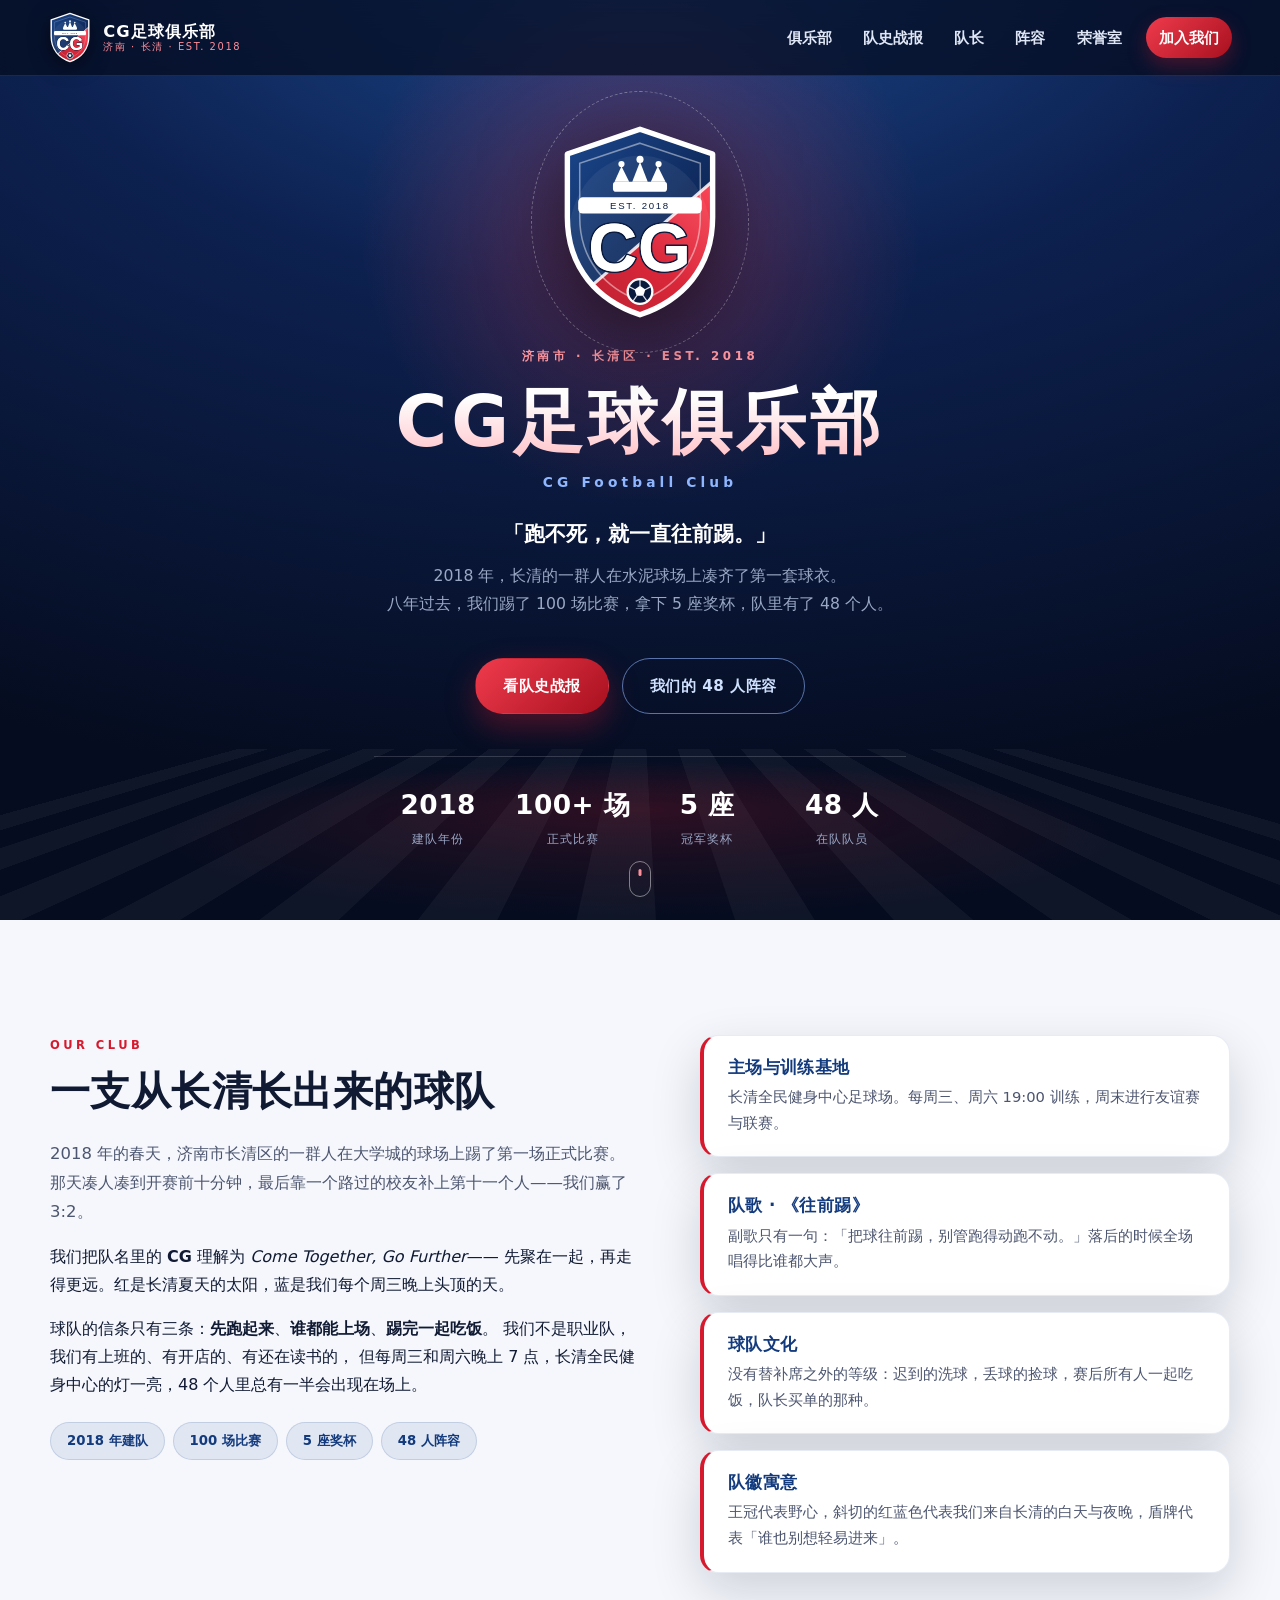
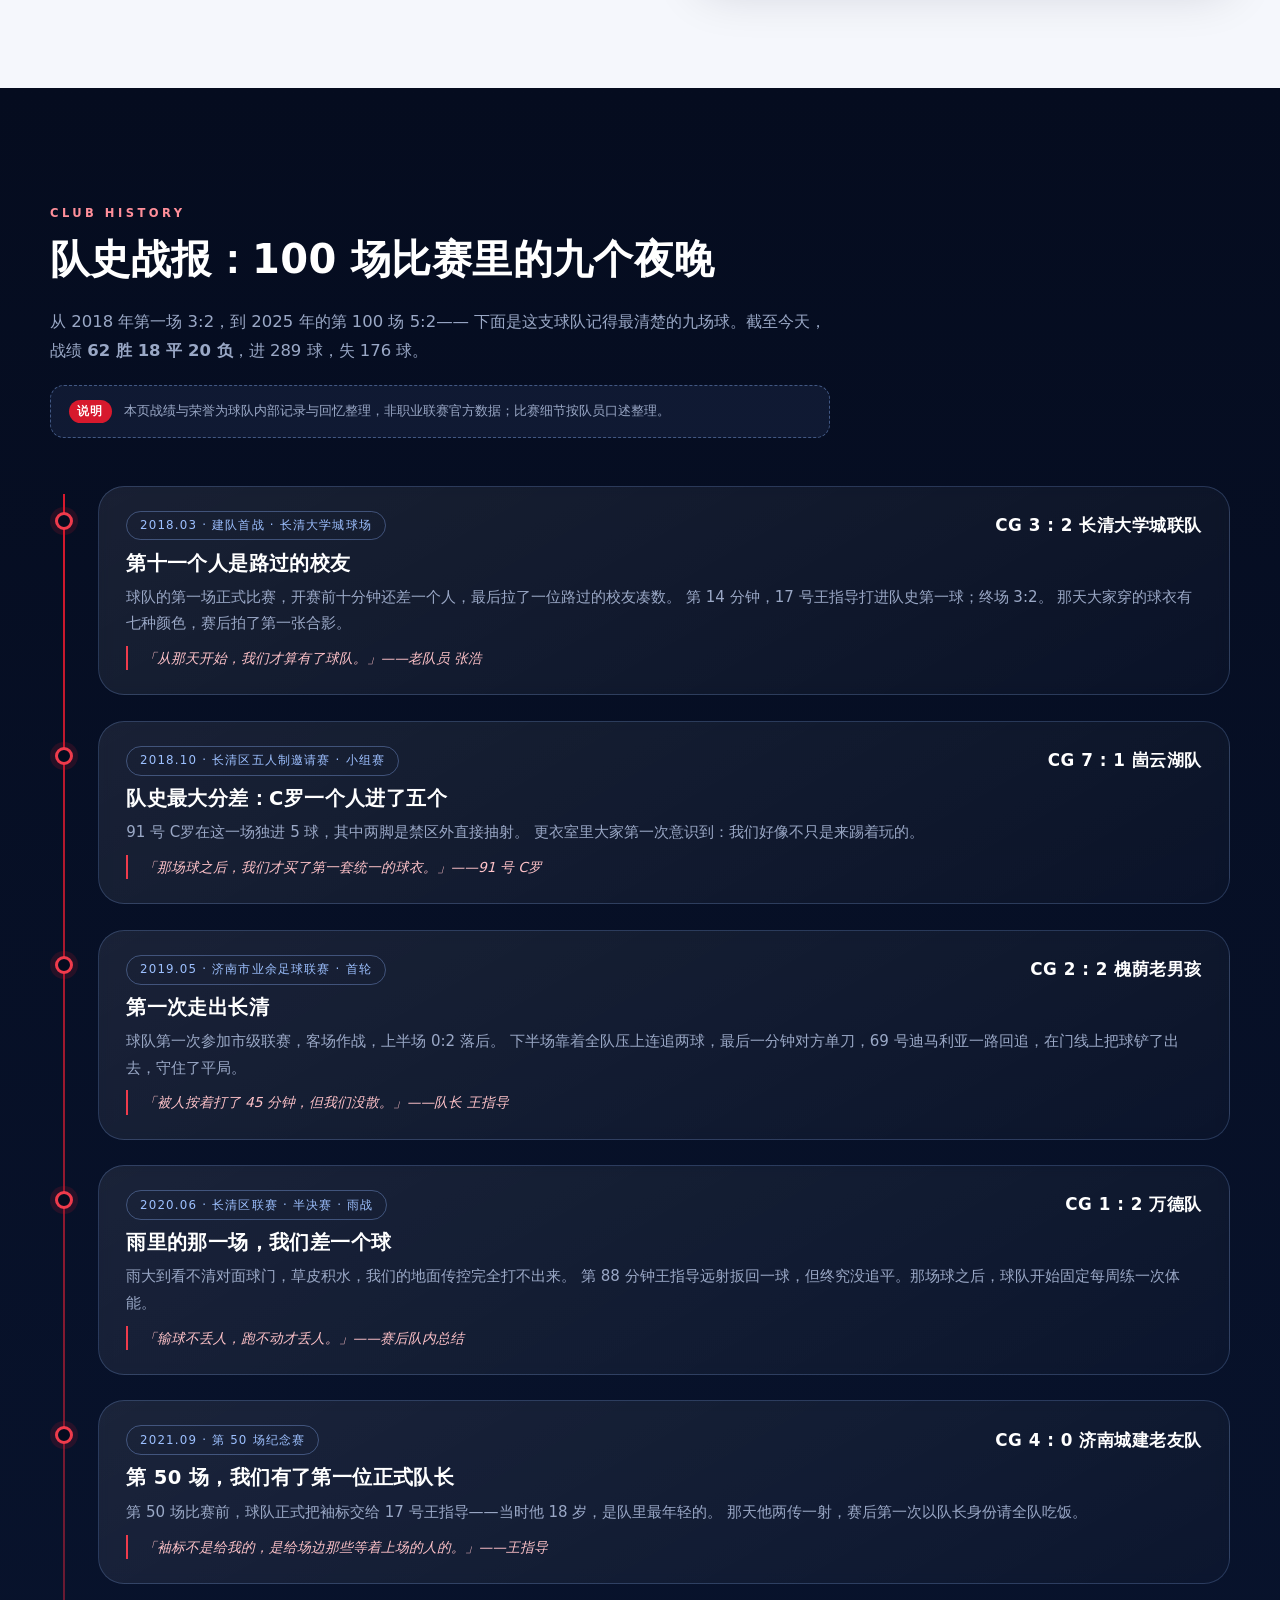
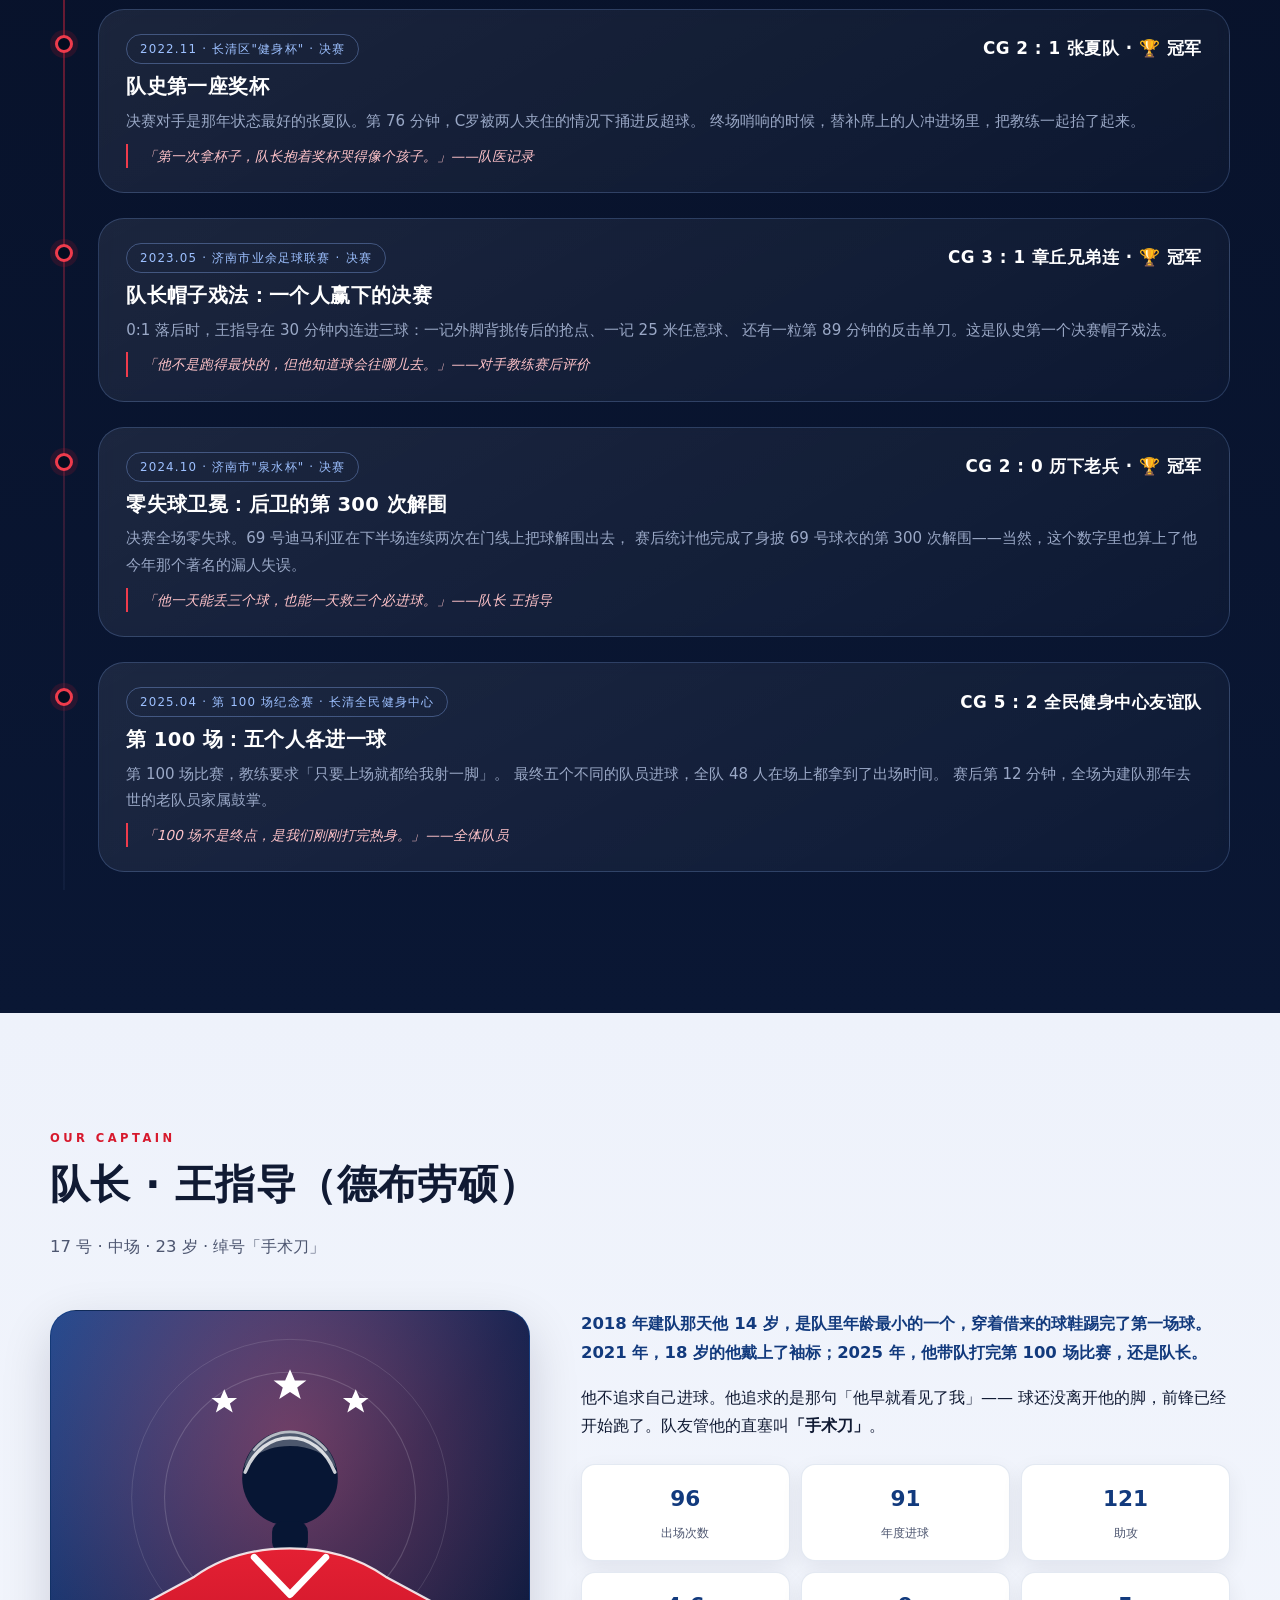
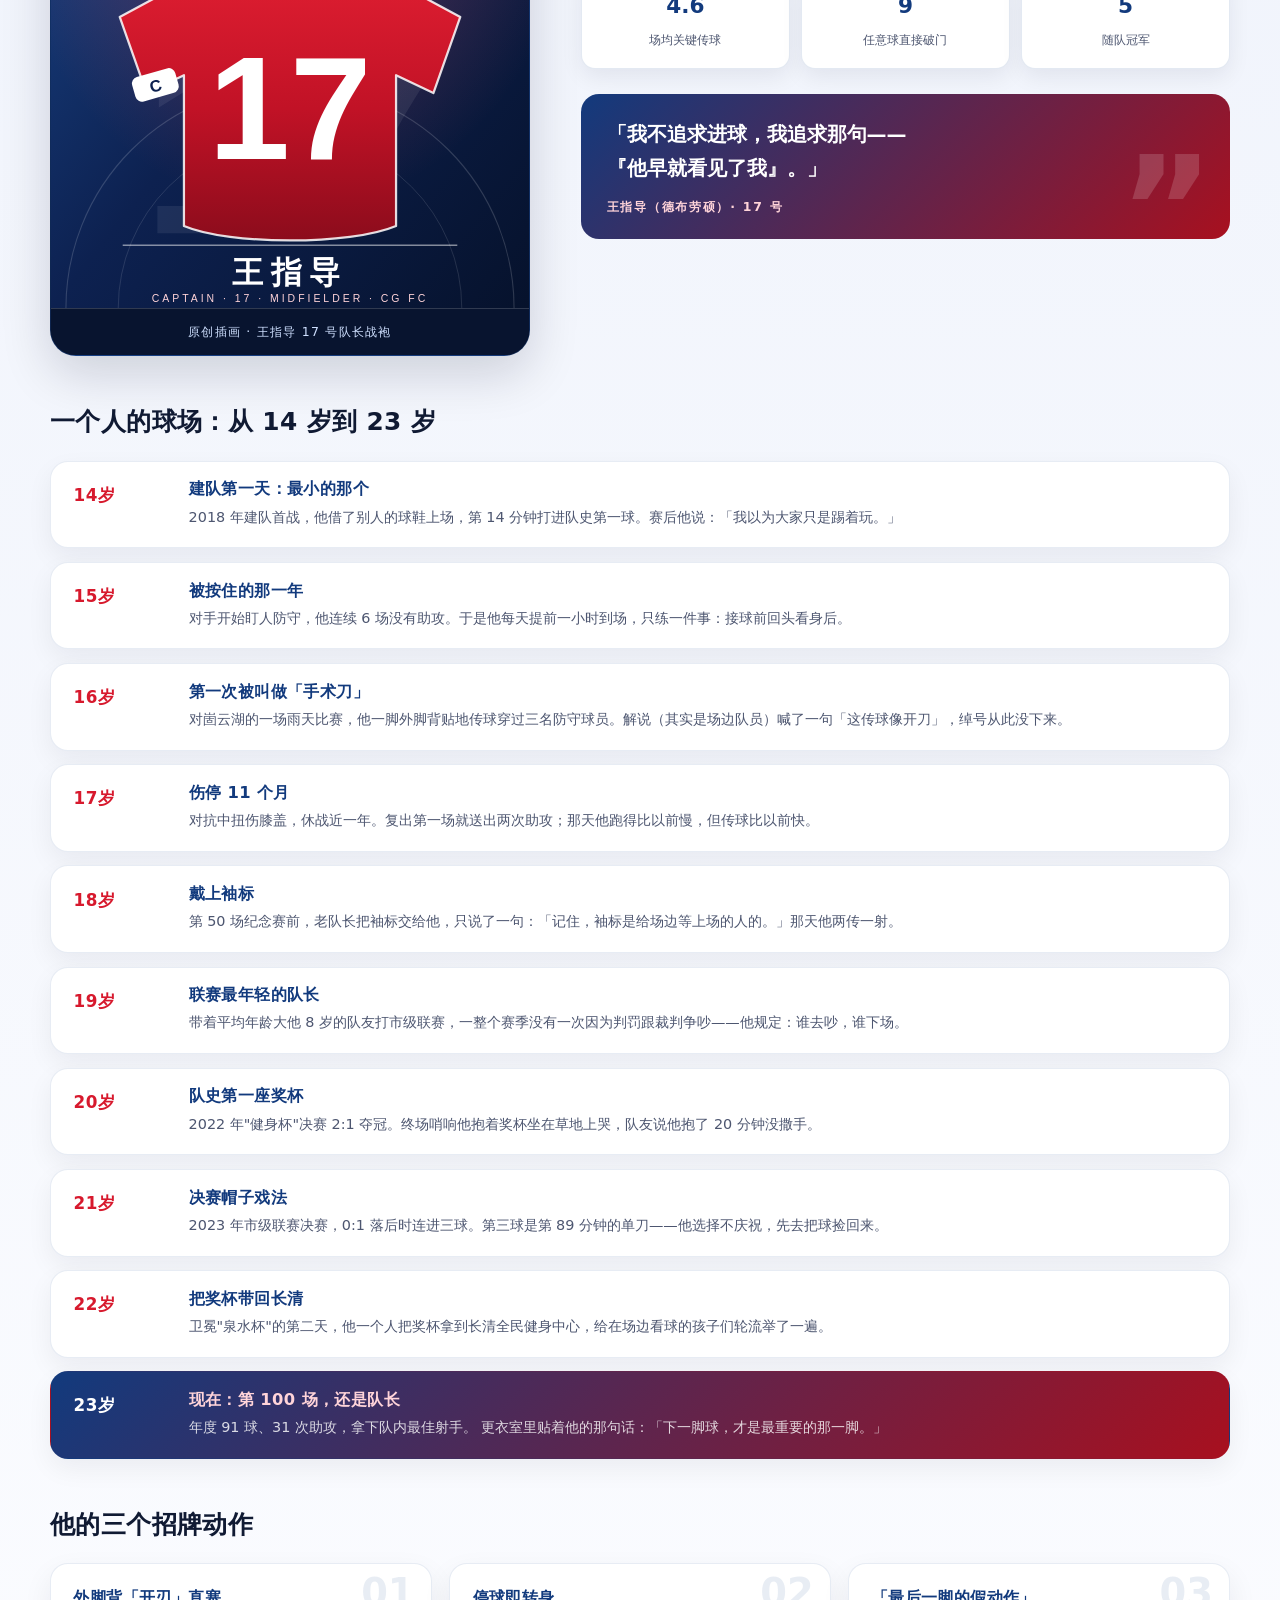
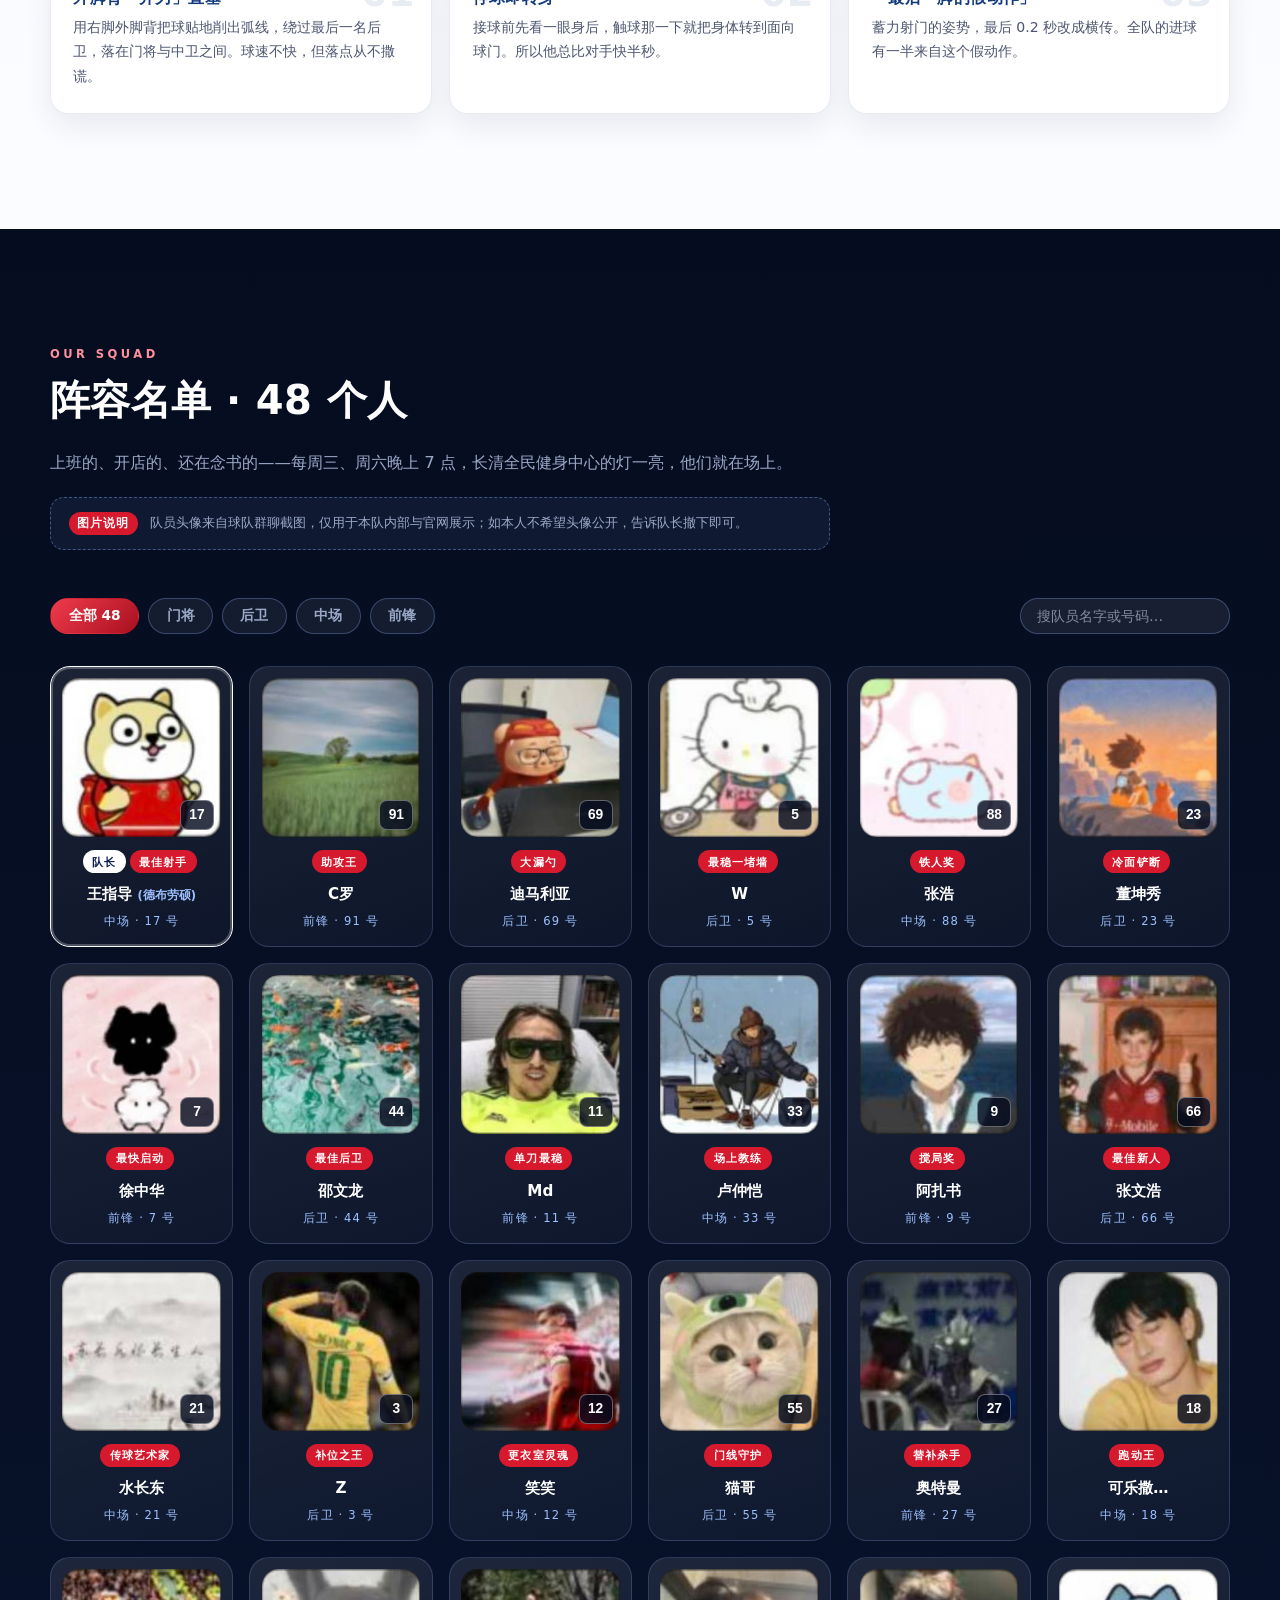
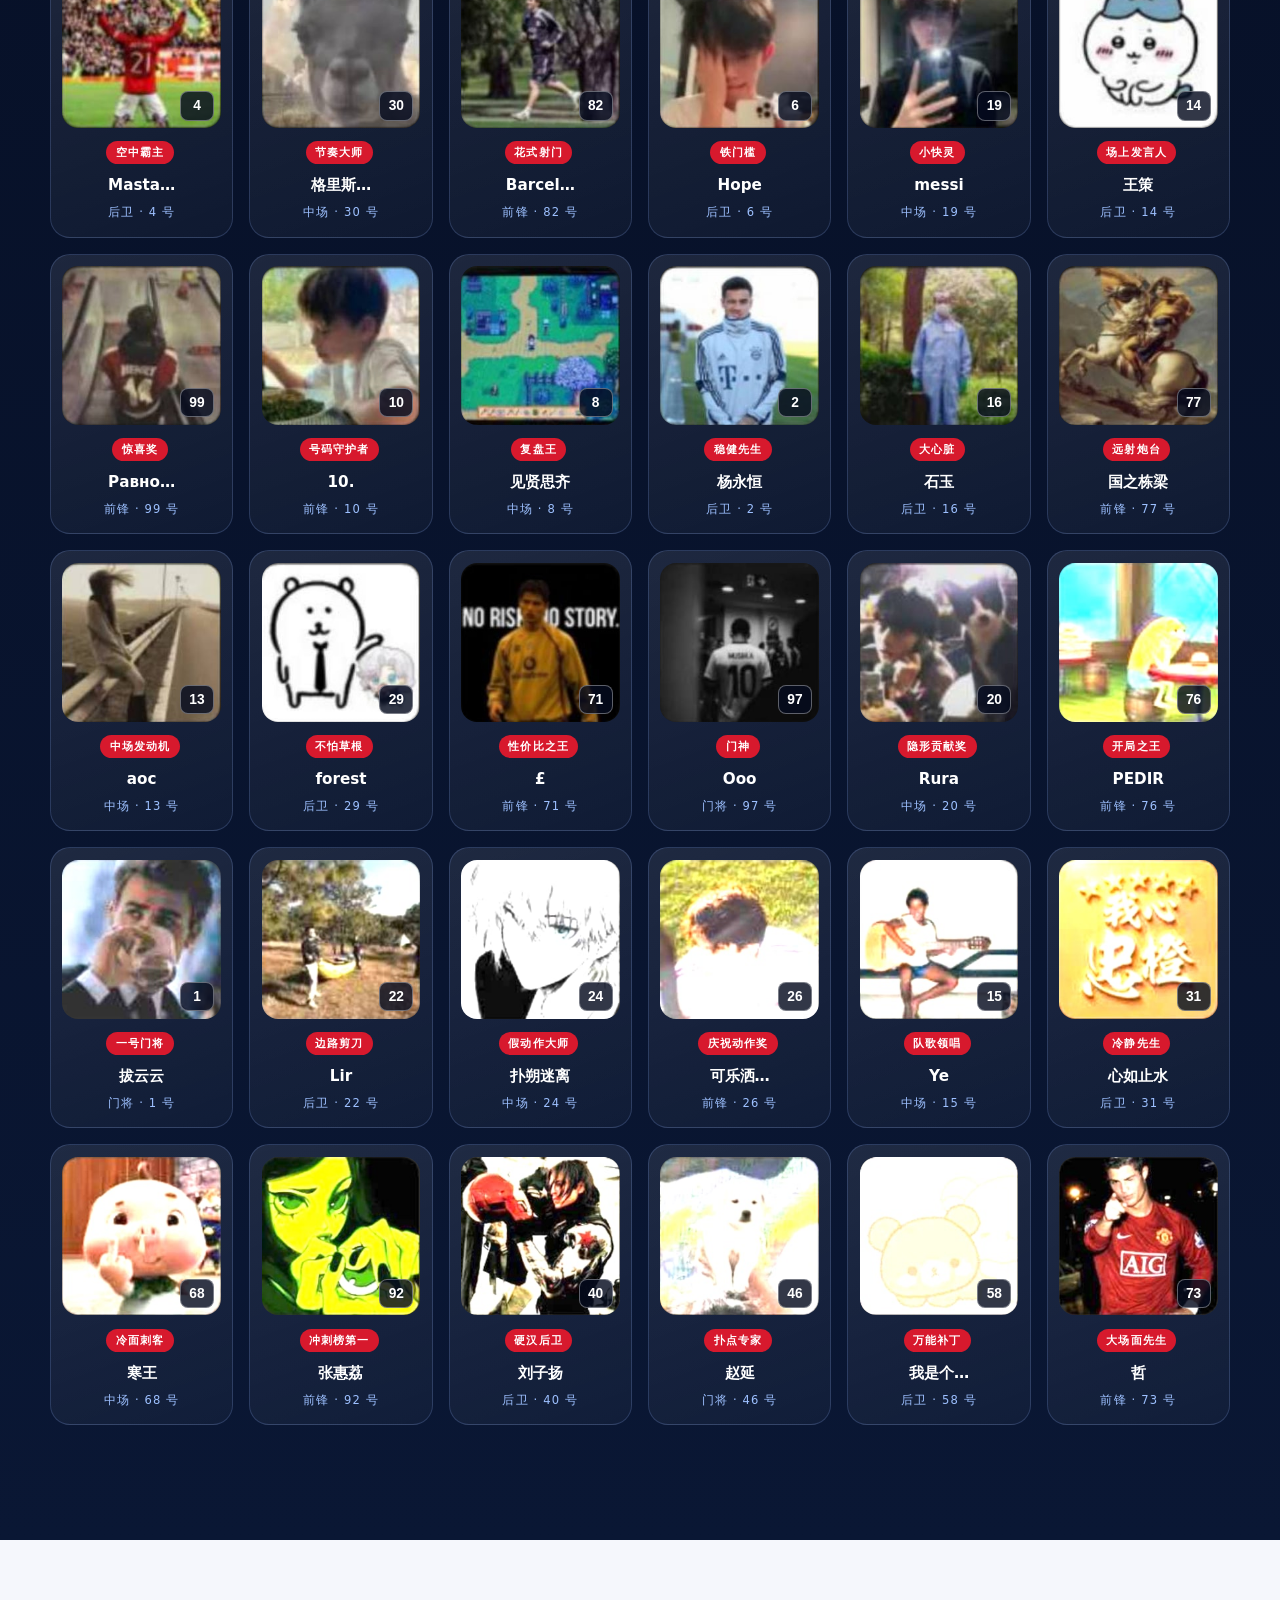
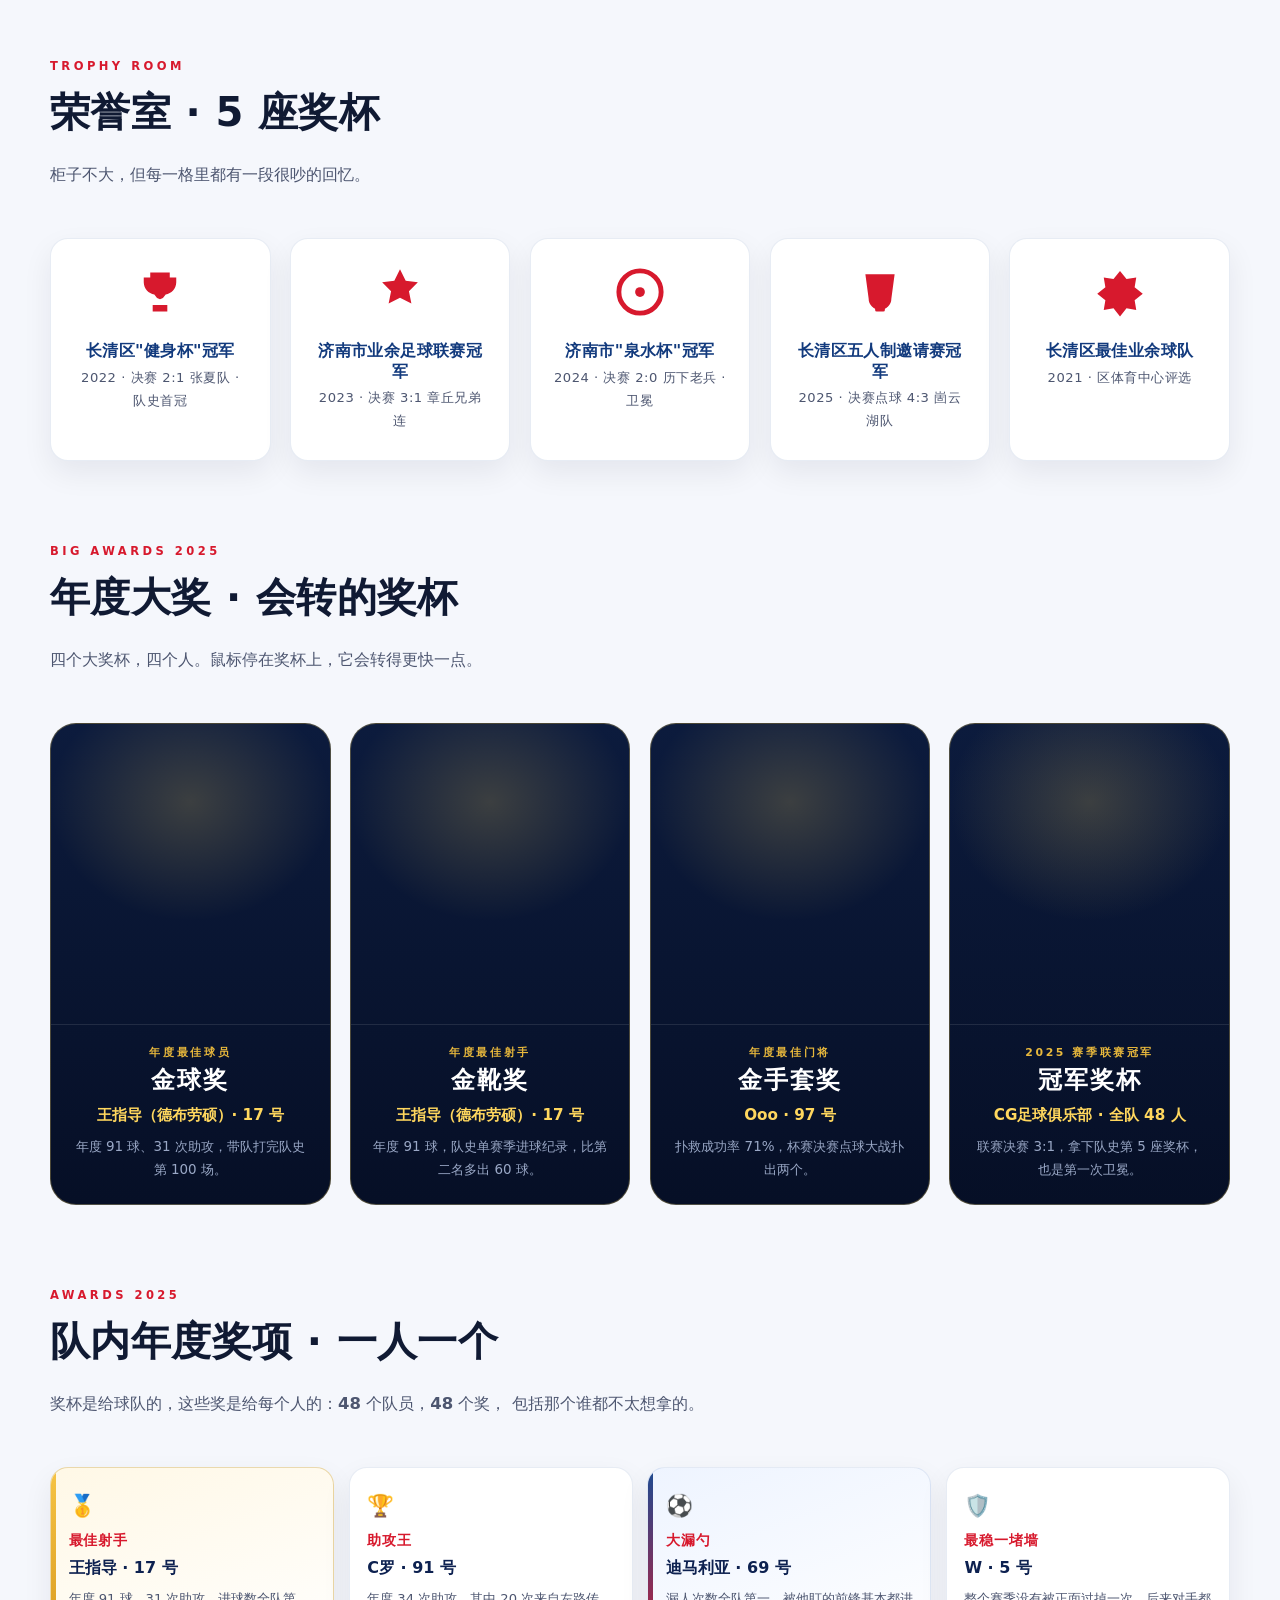
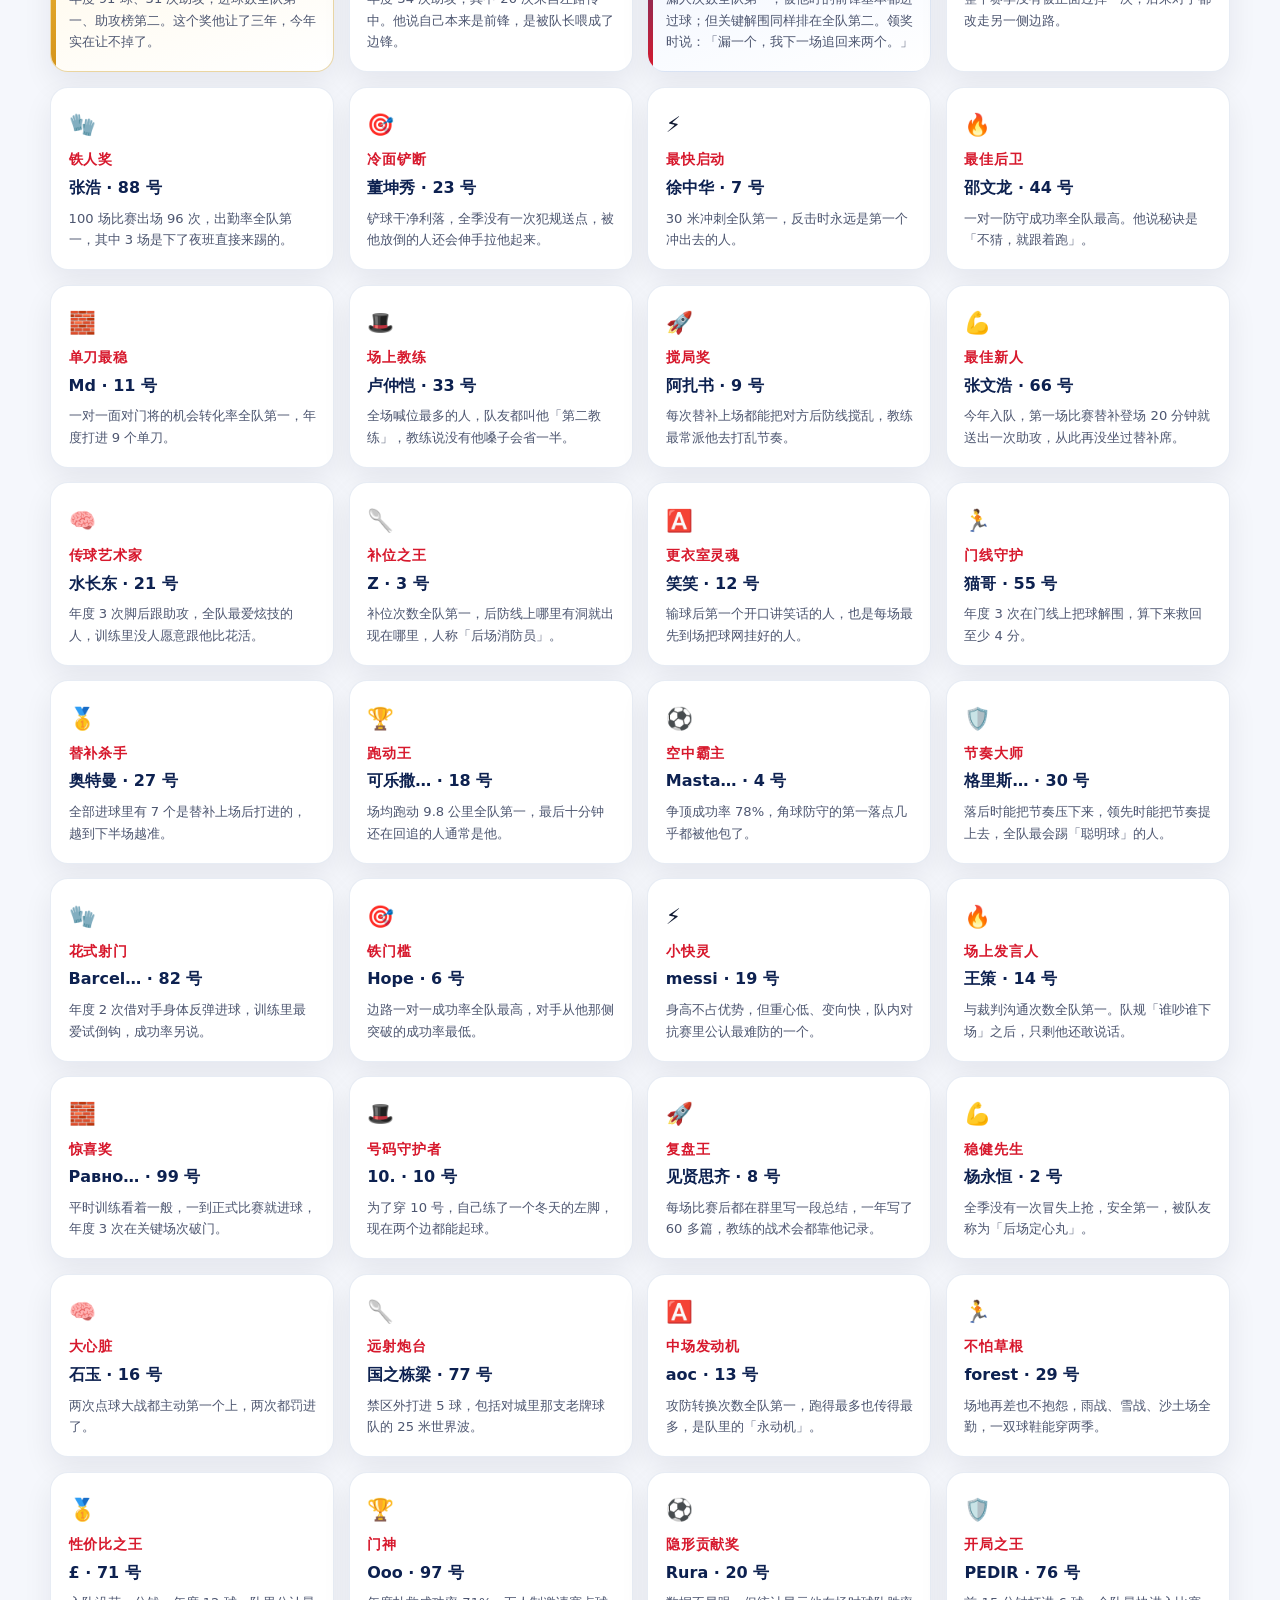
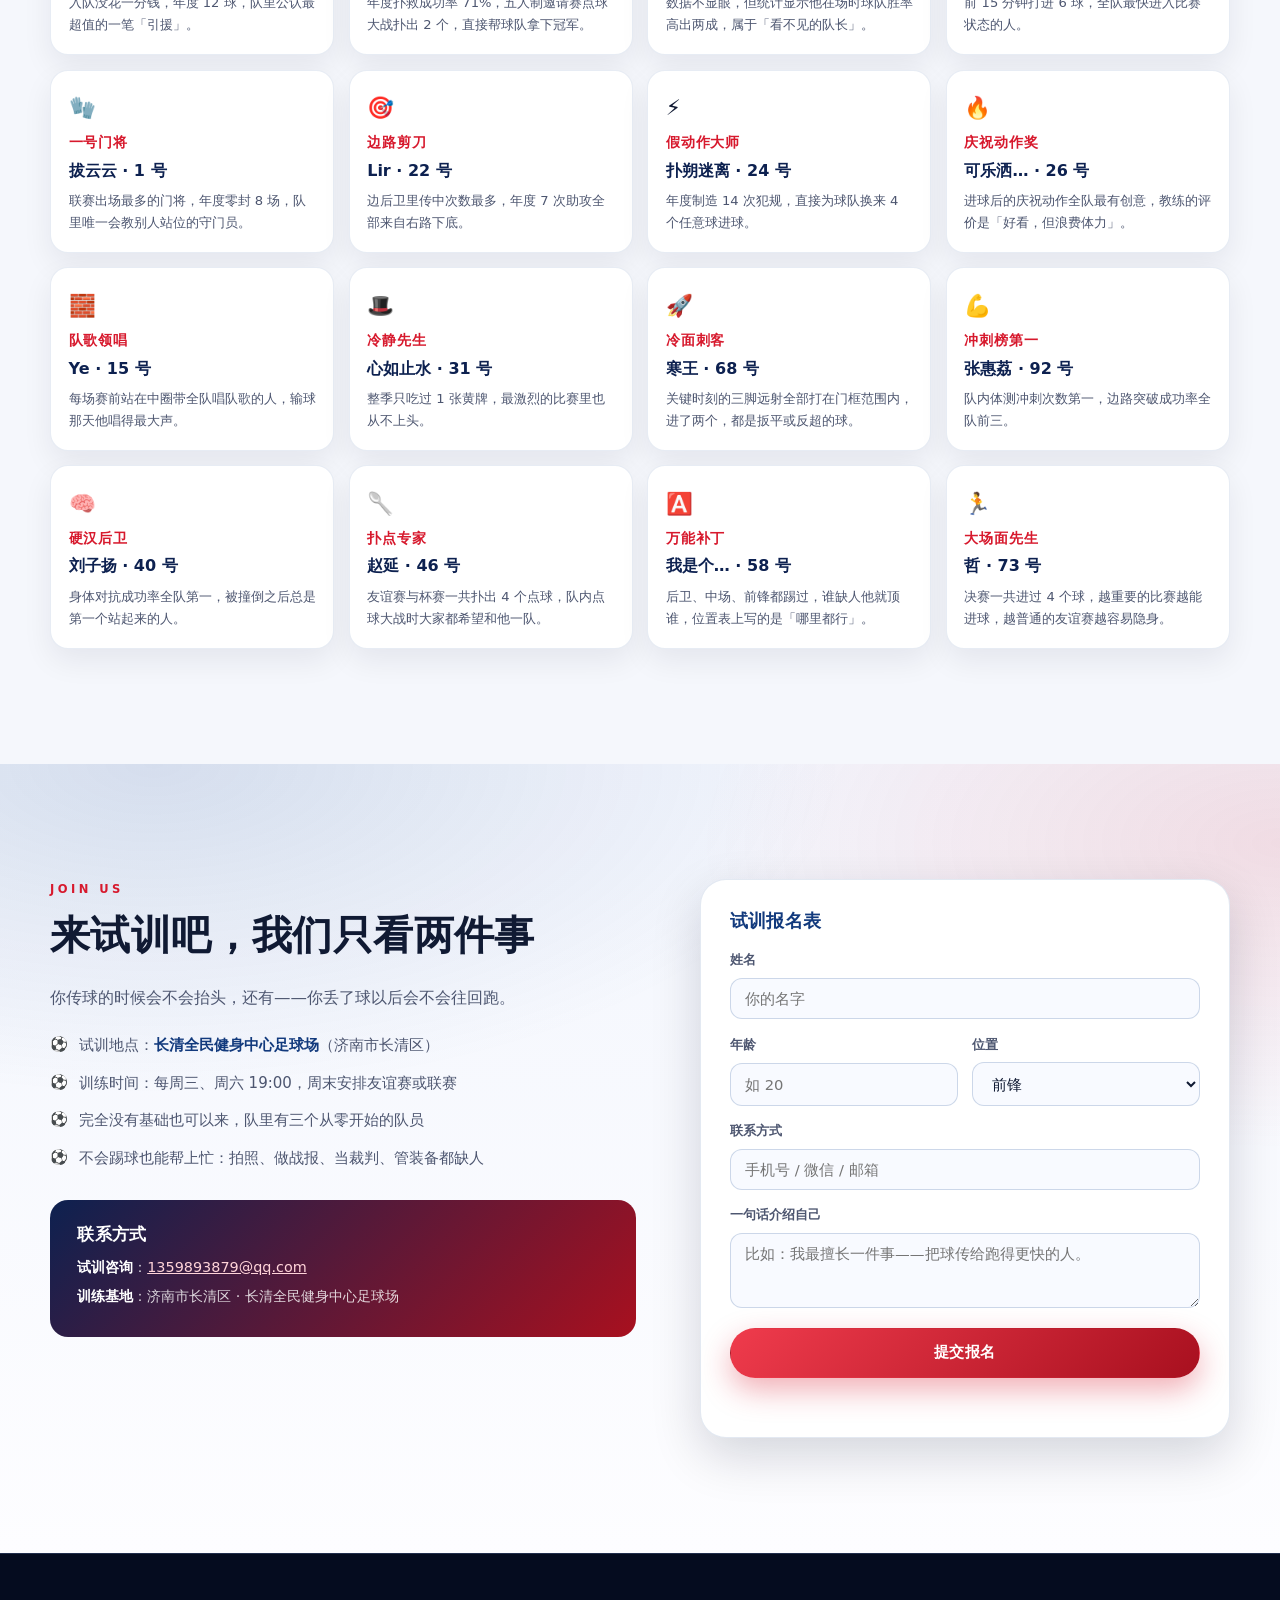
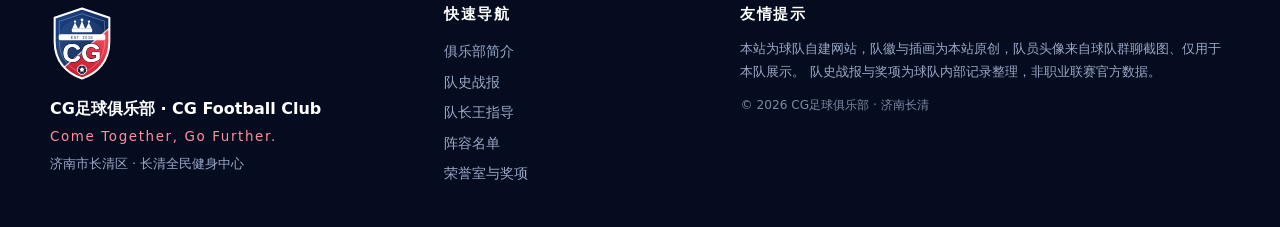
==== commit 0d82044f: "更新网站内容 2026-10-08 22:42" ====
--- a/index.html
+++ b/index.html
@@ -626,6 +626,15 @@
 
 <button class="to-top" id="toTop" aria-label="回到顶部">↑</button>
 
+<!-- Three.js 真实 3D 渲染（真实几何体 + 金属材质 + 环境反射） -->
+<script type="importmap">
+{
+  "imports": {
+    "three": "./assets/vendor/three/three.module.min.js"
+  }
+}
+</script>
 <script src="assets/js/main.js"></script>
+<script type="module" src="assets/js/trophies3d.js"></script>
 </body>
 </html>
--- a/assets/css/styles.css
+++ b/assets/css/styles.css
@@ -331,21 +331,30 @@
   background:radial-gradient(closest-side,rgba(0,0,0,.6),transparent 72%);filter:blur(2px);
 }
 .trophy3d{
-  position:absolute;left:50%;bottom:30px;width:0;height:0;
-  transform-style:preserve-3d;
-  transform:rotateX(-12deg) rotateY(-28deg);
-  animation:t3dSpin 16s linear infinite;
-}
+  position:absolute;left:50%;bottom:calc(44px + var(--oy,100px));
+  width:0;height:0;transform-style:preserve-3d;
+  transform:rotateX(-10deg) rotateY(-30deg);
+}
+.trophy3d-static{
+  position:absolute;left:50%;bottom:44px;width:0;height:0;transform-style:preserve-3d;
+}
+.t3d--spin{animation:t3dSpin var(--spin,16s) linear infinite}
 @keyframes t3dSpin{
-  from{transform:rotateX(-12deg) rotateY(0deg)}
-  to{transform:rotateX(-12deg) rotateY(360deg)}
-}
-.big-award:hover .trophy3d{animation-duration:5s}
+  from{transform:rotateX(-10deg) rotateY(0deg)}
+  to{transform:rotateX(-10deg) rotateY(360deg)}
+}
+.t3d--sway{animation:t3dSway var(--spin,8s) ease-in-out infinite}
+@keyframes t3dSway{
+  0%,100%{transform:rotateX(-8deg) rotateY(-26deg)}
+  50%{transform:rotateX(-8deg) rotateY(26deg)}
+}
+.big-award:hover .t3d--spin{animation-duration:4s}
+.big-award:hover .t3d--sway{animation-duration:3s}
 .trophy3d .part{
   position:absolute;left:0;top:0;width:0;height:0;
   transform-style:preserve-3d;transform:translateY(var(--py));
 }
-.trophy3d i{
+.trophy3d .p3{
   position:absolute;left:calc(var(--w) / -2);top:0;
   width:var(--w);height:var(--h);
   background:linear-gradient(180deg,var(--c1) 0%,var(--c2) 46%,var(--c3) 100%);
@@ -357,6 +366,47 @@
     translateY(calc(var(--h) / -2));
   backface-visibility:visible;
 }
+/* 金球奖：实心球体（固定高光）+ 旋转经线 */
+.ball-core{
+  position:absolute;left:calc(var(--R) * -1);top:calc(var(--R) * -1);
+  width:calc(var(--R) * 2);height:calc(var(--R) * 2);border-radius:50%;
+  background:radial-gradient(circle at 34% 26%,#fffbe0 0%,var(--c1) 22%,var(--c2) 52%,var(--c3) 88%,#4a3005 100%);
+  box-shadow:0 0 34px rgba(255,214,94,.45),inset -8px -12px 26px rgba(0,0,0,.35);
+}
+.trophy3d .p3--lune{
+  border-radius:50%;backface-visibility:hidden;
+  background:linear-gradient(90deg,rgba(255,255,255,.75),rgba(255,255,255,.05) 45%,rgba(0,0,0,.35) 100%);
+  opacity:.45;mix-blend-mode:overlay;
+  filter:none;
+}
+/* 杯耳：竖直平面里的一圈小球 */
+.trophy3d .handle{
+  position:absolute;left:0;top:0;width:0;height:0;
+  transform-style:preserve-3d;transform:translate3d(var(--hx),var(--hy),0);
+}
+.trophy3d .handle i{
+  position:absolute;left:calc(var(--w) / -2);top:calc(var(--h) / -2);
+  width:var(--w);height:var(--h);border-radius:50%;
+  background:linear-gradient(180deg,var(--c1) 0%,var(--c2) 50%,var(--c3) 100%);
+  filter:brightness(var(--b));
+  transform:rotateZ(calc(var(--i) * (360deg / var(--n)))) translateY(calc(var(--hr) * -1));
+}
+/* 球鞋 / 手套：多层 SVG 叠出厚度 */
+.trophy3d .svg3d{
+  position:absolute;left:0;top:0;width:var(--w,240px);
+  translate:-50% -50%;transform-style:preserve-3d;
+}
+.trophy3d .svg-layer-wrap{position:absolute;inset:0;transform-style:preserve-3d}
+.trophy3d .svg-layer{width:100%;height:auto;display:block}
+
+/* WebGL 真实 3D 画布：加载成功后隐藏上面的 CSS 版奖杯与假底座 */
+.t3d-canvas{
+  position:absolute;inset:0;width:100%;height:100%;
+  display:block;cursor:grab;touch-action:none;
+}
+.big-award__stage.is-drag .t3d-canvas{cursor:grabbing}
+.big-award__stage.is-webgl .trophy3d-wrap,
+.big-award__stage.is-webgl::after{display:none}
 .t3d-flare{
   position:absolute;top:0;bottom:0;left:0;width:55%;pointer-events:none;
   background:linear-gradient(105deg,transparent,rgba(255,255,255,.6),transparent);
